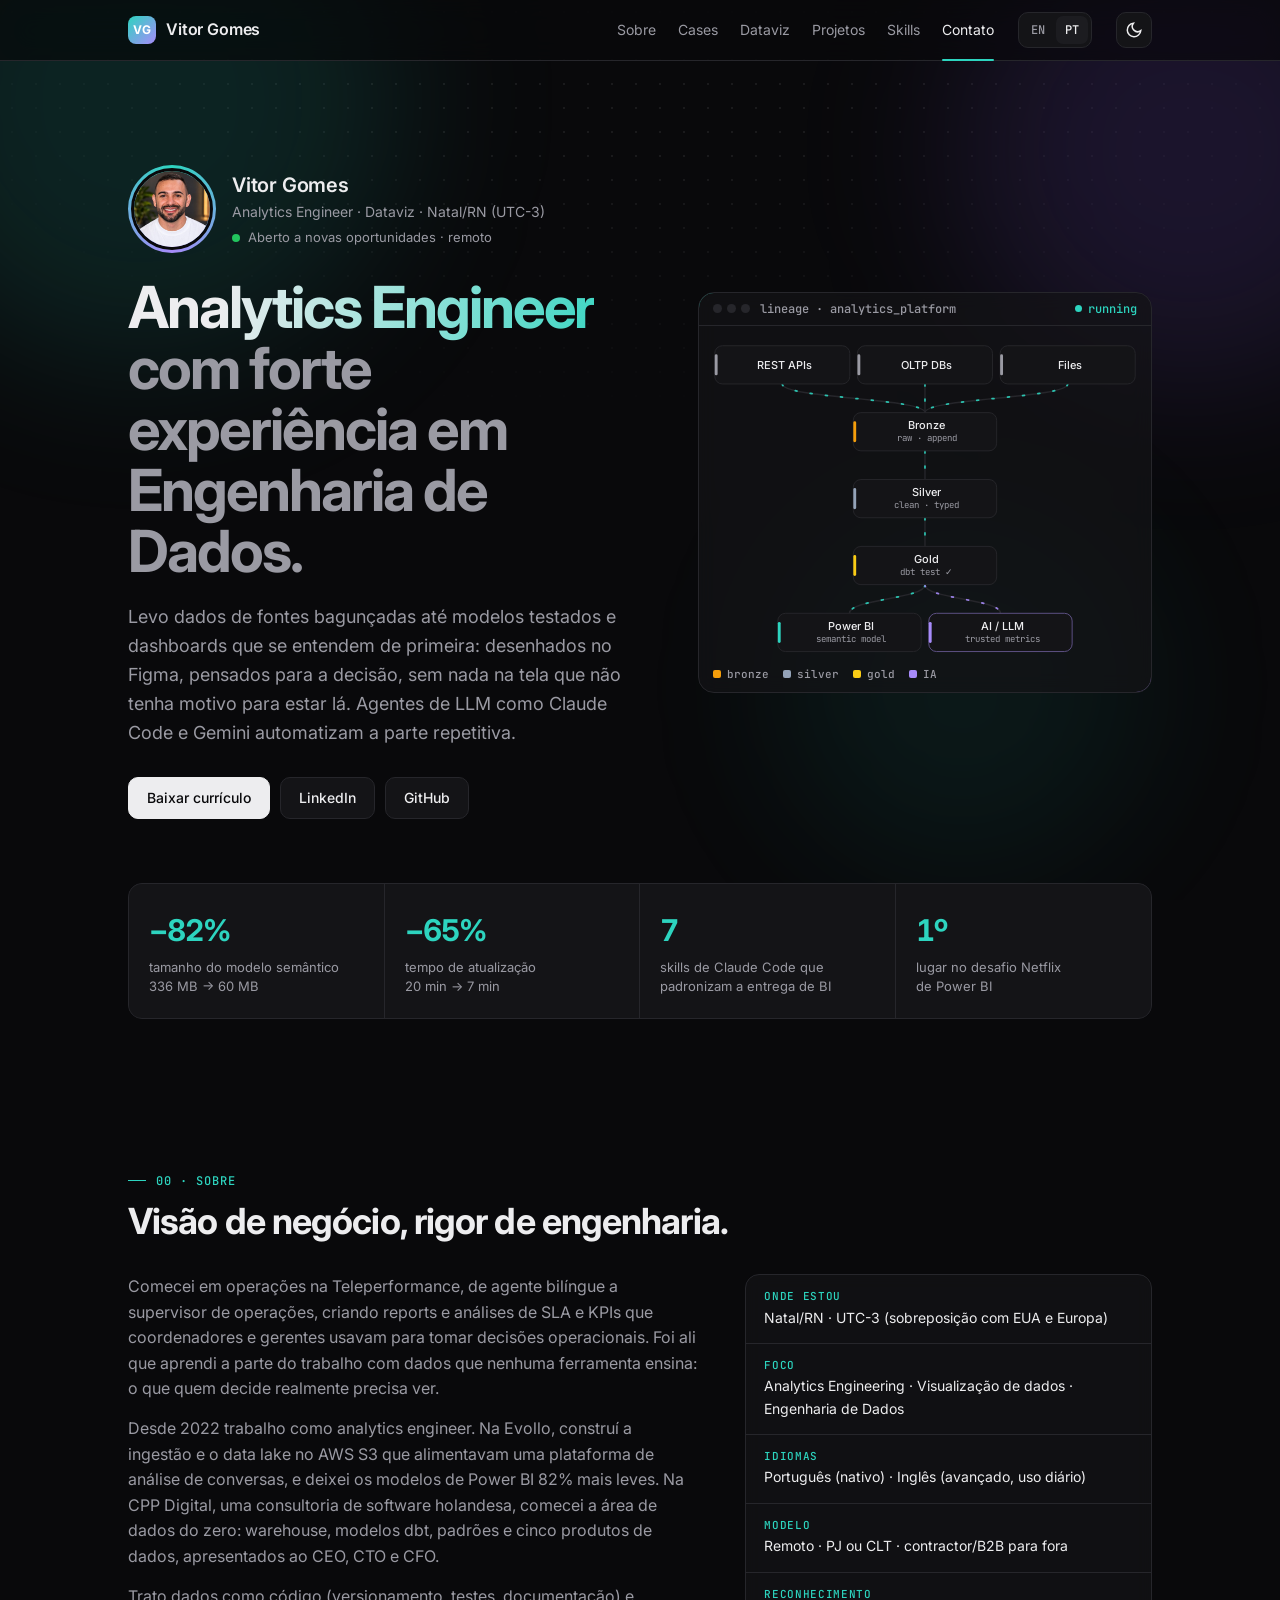
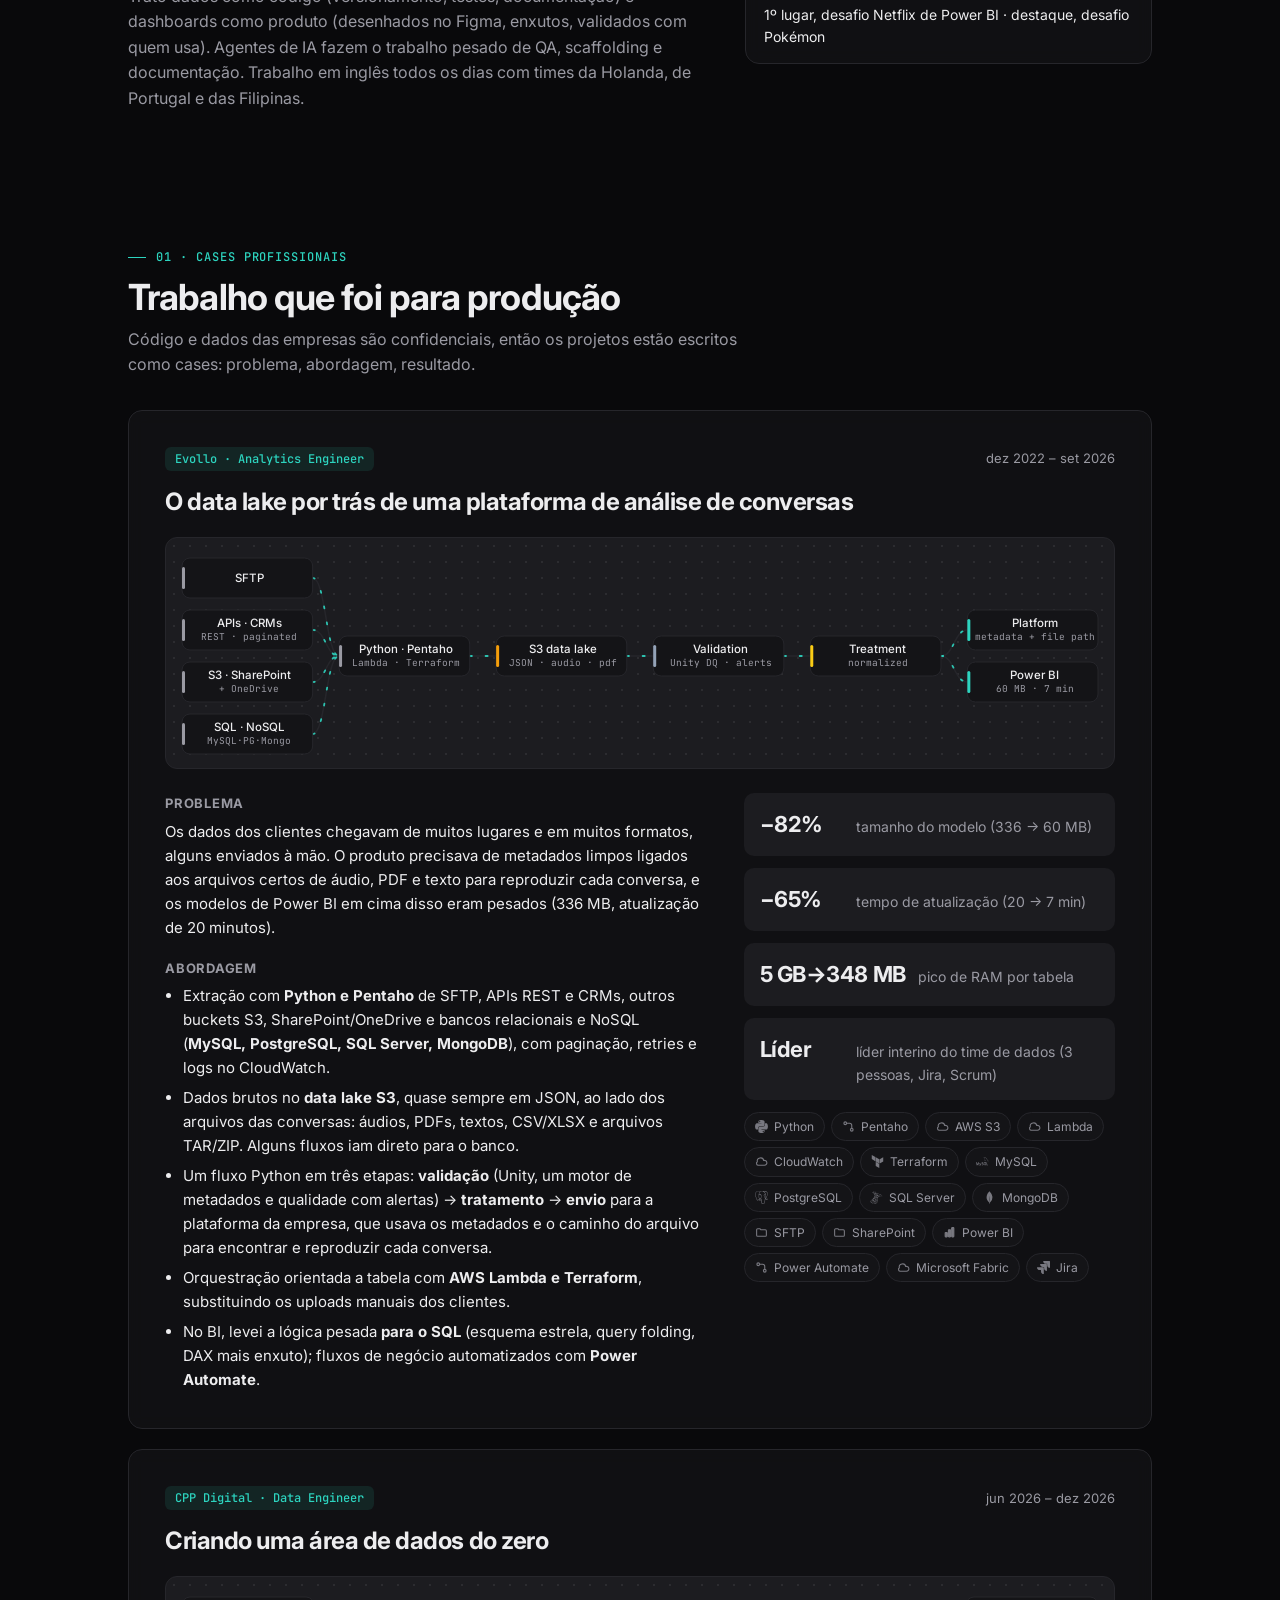
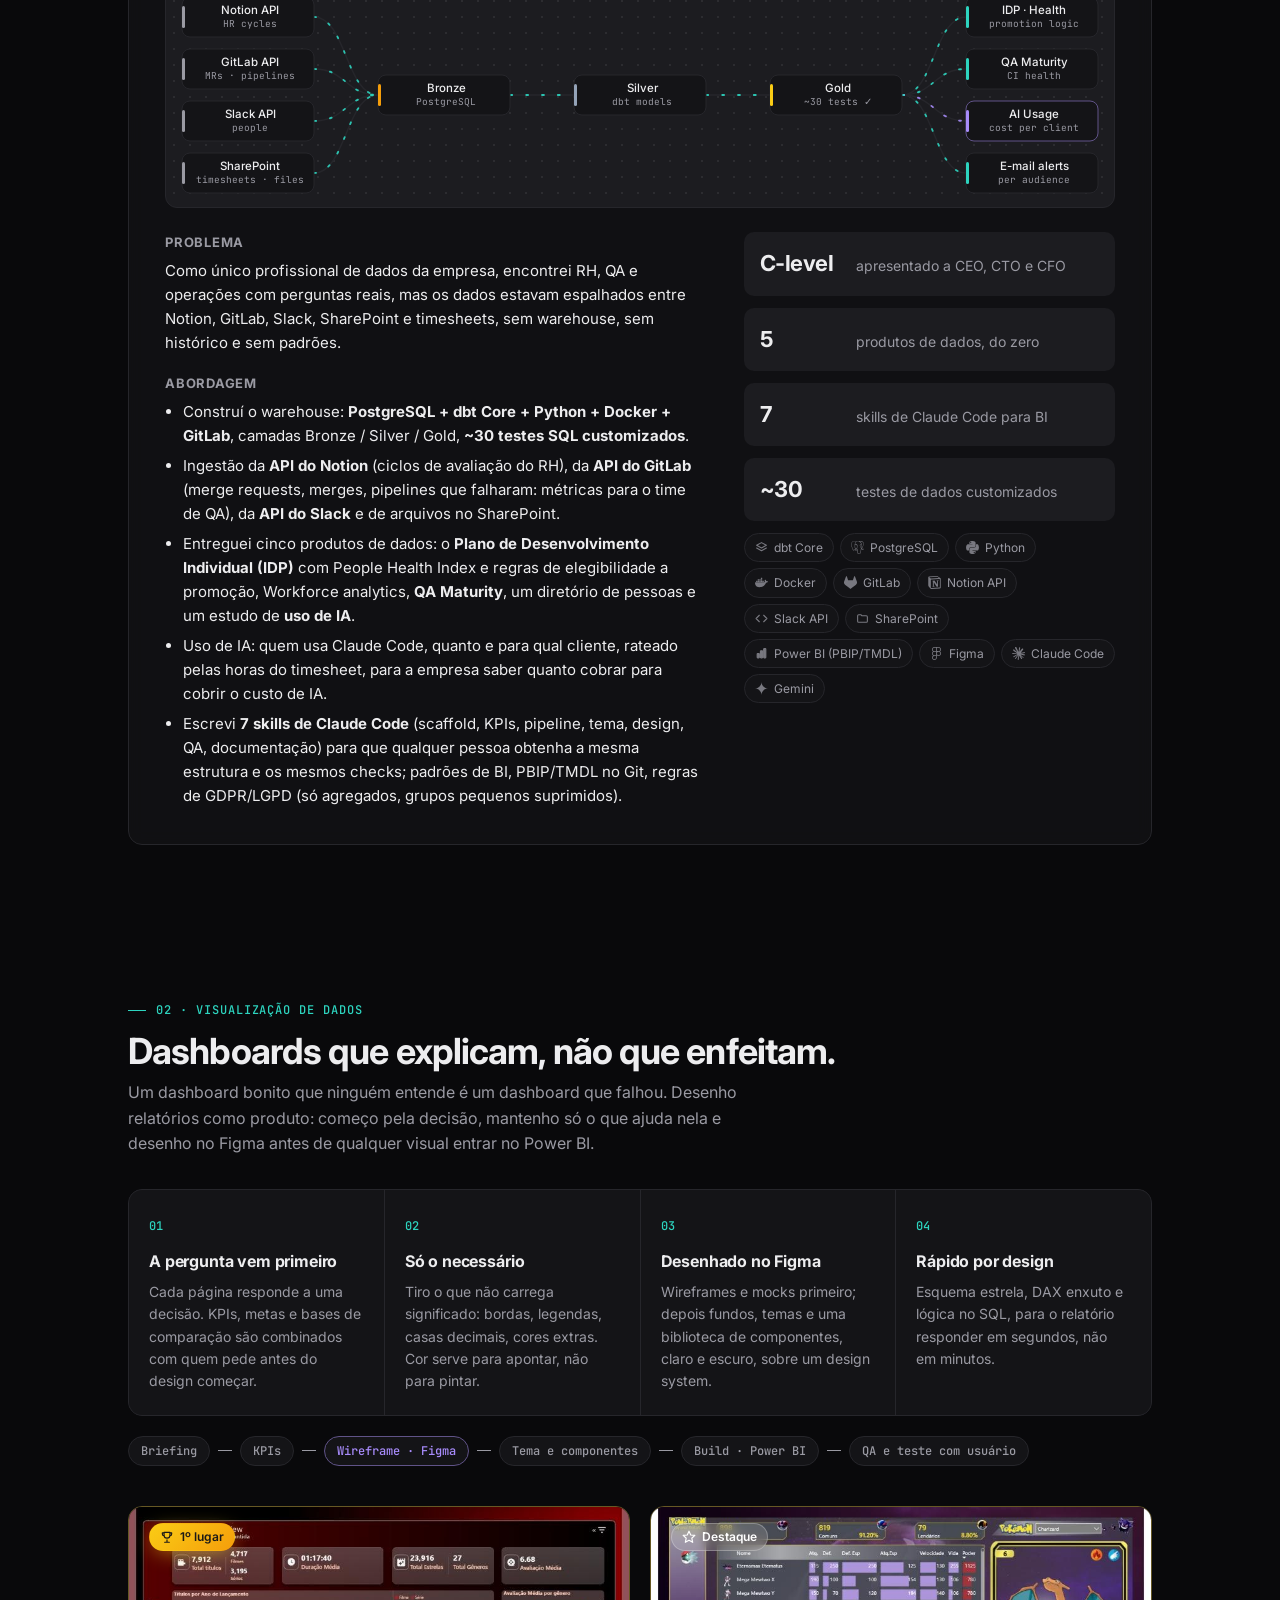
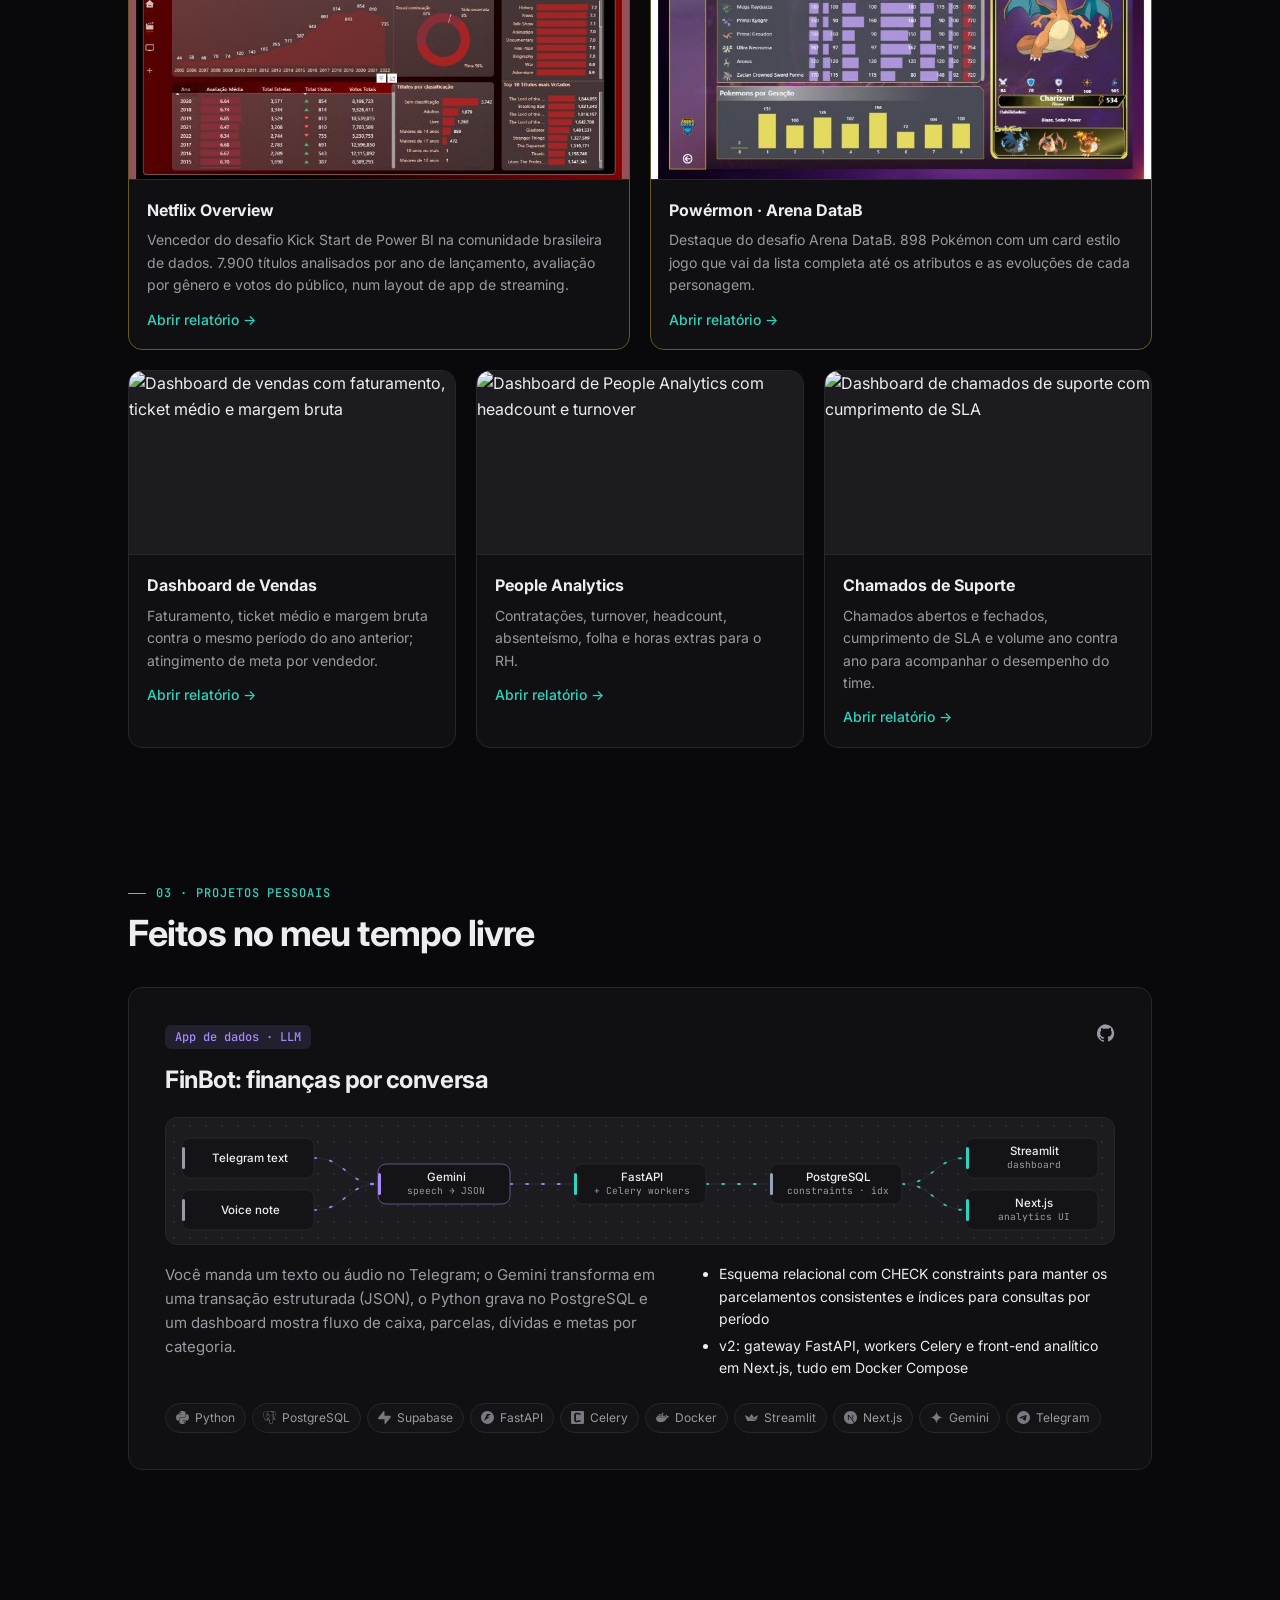
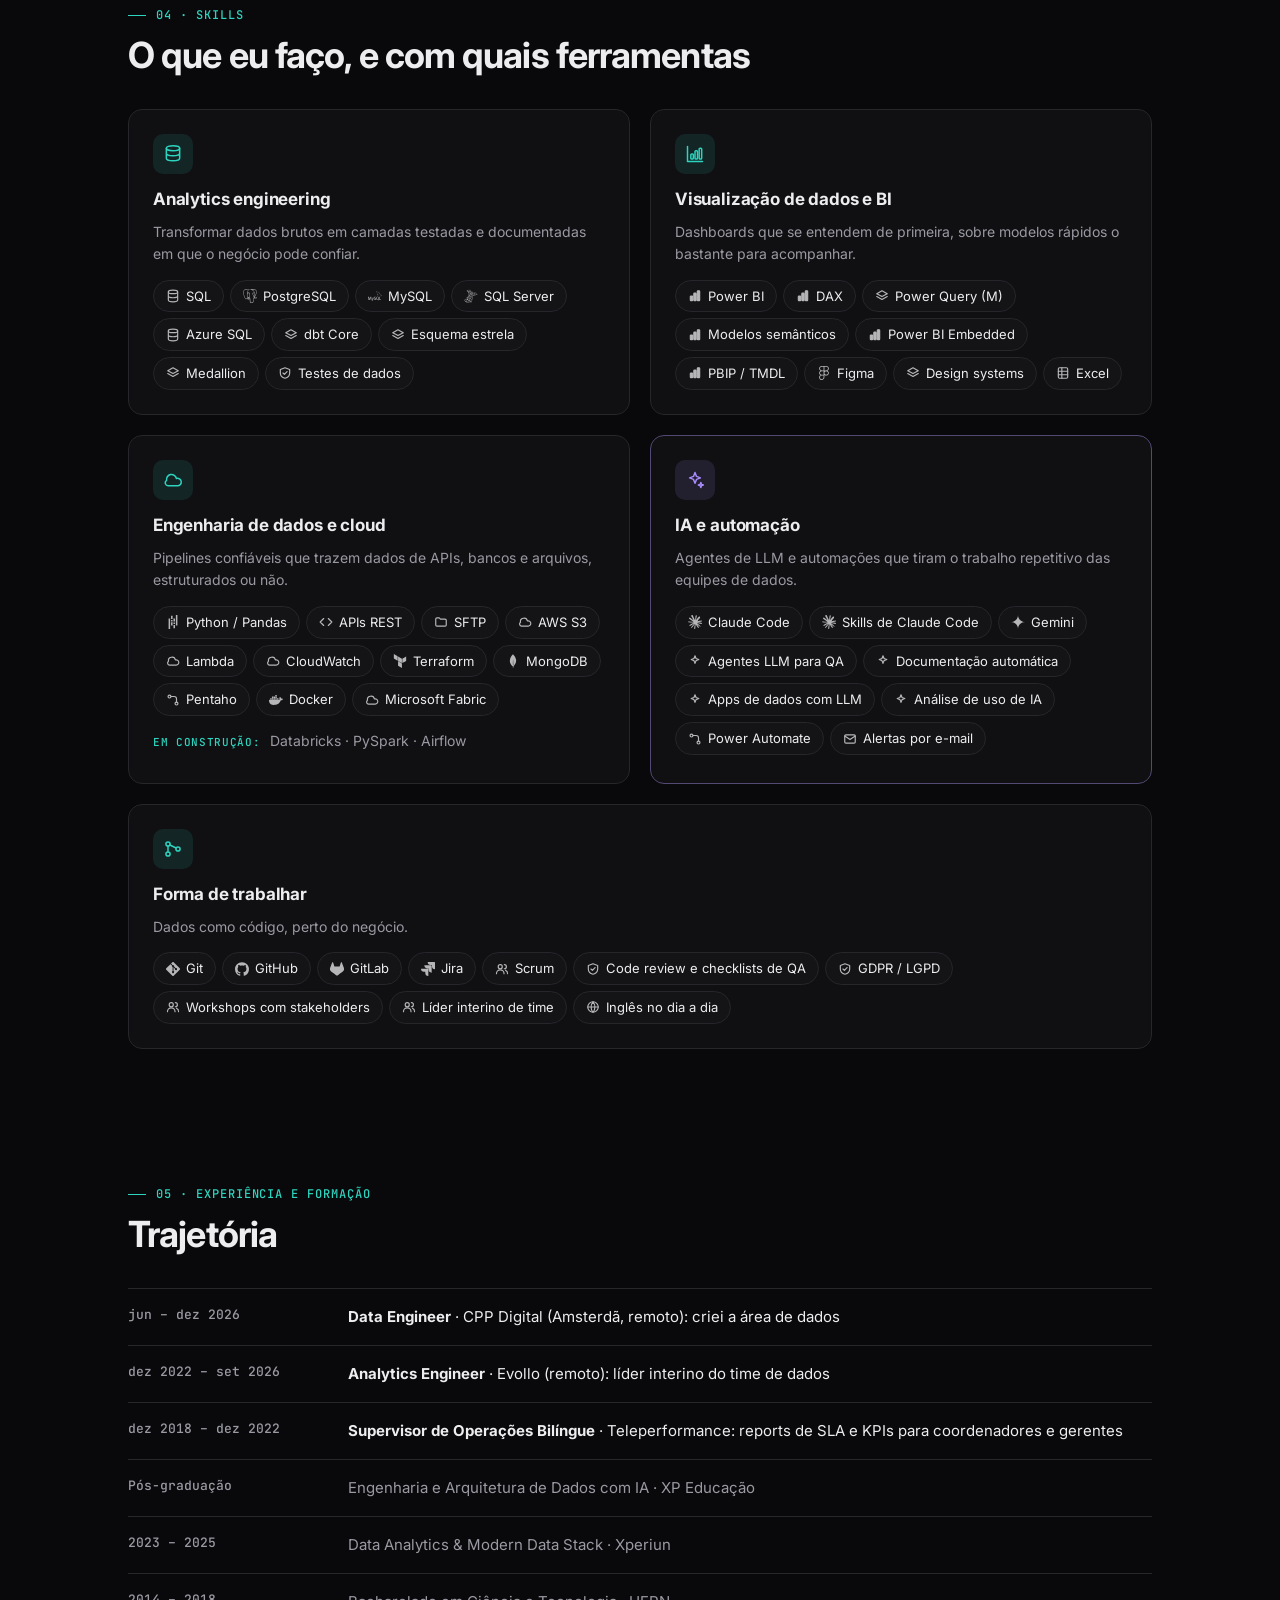
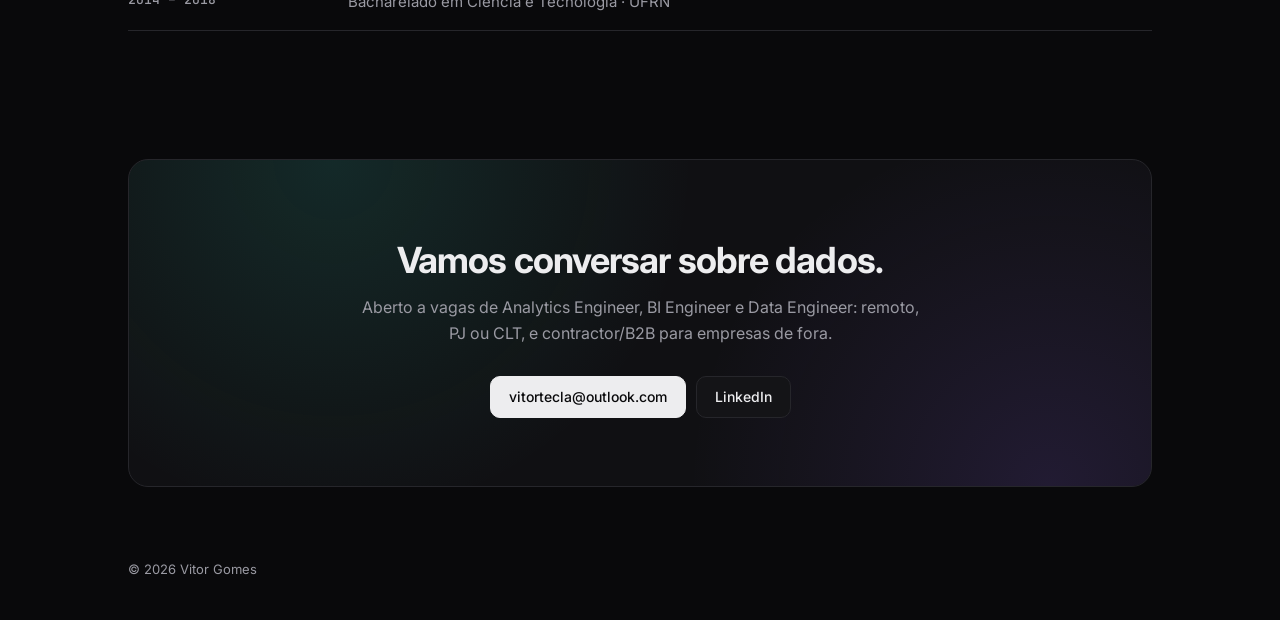
==== pt/index.html @ 8e839772 "Portfolio site: EN + PT-BR Co-Authored-By: Claude Opus 5.5 <noreply@anthropic.com>" ====
<!doctype html>
<html lang="pt-BR" data-theme="dark">
<head>
  <meta charset="utf-8">
  <meta name="viewport" content="width=device-width, initial-scale=1">
  <title>Vitor Gomes · Analytics Engineer</title>
  <meta name="description" content="Vitor Gomes — Analytics Engineer com forte experiência em Engenharia de Dados e especialista em visualização de dados. SQL, dbt, Python, Power BI, Figma e fluxos de dados com IA.">
  <meta property="og:title" content="Vitor Gomes · Analytics Engineer">
  <meta property="og:description" content="Analytics Engineer com forte experiência em Engenharia de Dados. Cases, visualização de dados e automação com IA.">
  <meta property="og:type" content="website">
  <meta property="og:locale" content="pt_BR">
  <meta property="og:image" content="../assets/vitor-gomes.jpg">
  <meta name="theme-color" content="#09090b">
  <link rel="alternate" hreflang="en" href="../">
  <link rel="alternate" hreflang="pt-BR" href="./">
  <link rel="icon" href="data:image/svg+xml,<svg xmlns='http://www.w3.org/2000/svg' viewBox='0 0 32 32'><rect width='32' height='32' rx='8' fill='%230f766e'/><text x='16' y='22' font-family='Arial' font-weight='700' font-size='15' fill='white' text-anchor='middle'>VG</text></svg>">
  <link rel="preconnect" href="https://fonts.googleapis.com">
  <link rel="preconnect" href="https://fonts.gstatic.com" crossorigin>
  <link href="https://fonts.googleapis.com/css2?family=Inter:wght@400;500;600;700&family=JetBrains+Mono:wght@400;500&display=swap" rel="stylesheet">
  <link rel="stylesheet" href="../styles.css">
  <script>
    document.documentElement.classList.add('js');
    try { const t = localStorage.getItem('theme'); if (t) document.documentElement.dataset.theme = t; } catch (e) {}
  </script>
</head>
<body>
  <div class="bg" aria-hidden="true">
    <div class="bg-grid"></div>
    <div class="glow g1"></div>
    <div class="glow g2"></div>
    <div class="glow g3"></div>
  </div>

  <header class="nav">
    <div class="container nav-inner">
      <a href="#top" class="brand"><span class="brand-mark">VG</span> Vitor Gomes</a>
      <nav class="nav-links" aria-label="Principal">
        <a href="#about">Sobre</a>
        <a href="#work">Cases</a>
        <a href="#dataviz">Dataviz</a>
        <a href="#projects">Projetos</a>
        <a href="#skills">Skills</a>
        <a href="#contact">Contato</a>
      </nav>
      <div class="lang" aria-label="Idioma"><a href="../" hreflang="en" lang="en">EN</a><a class="on" aria-current="page">PT</a></div>
      <button class="theme-toggle" id="themeToggle" aria-label="Alternar modo claro/escuro">
        <svg class="i-sun" viewBox="0 0 24 24" width="18" height="18" fill="none" stroke="currentColor" stroke-width="2" stroke-linecap="round"><circle cx="12" cy="12" r="4"/><path d="M12 2v2M12 20v2M4.9 4.9l1.4 1.4M17.7 17.7l1.4 1.4M2 12h2M20 12h2M4.9 19.1l1.4-1.4M17.7 6.3l1.4-1.4"/></svg>
        <svg class="i-moon" viewBox="0 0 24 24" width="18" height="18" fill="none" stroke="currentColor" stroke-width="2" stroke-linecap="round"><path d="M21 12.8A9 9 0 1 1 11.2 3a7 7 0 0 0 9.8 9.8z"/></svg>
      </button>
    </div>
  </header>

  <main id="top">
    <!-- HERO -->
    <section class="hero container">
      <div class="hero-text">
        <div class="profile reveal">
          <span class="avatar"><img src="../assets/vitor-gomes.jpg" alt="Foto de Vitor Gomes" width="88" height="88"></span>
          <div>
            <p class="profile-name">Vitor Gomes</p>
            <p class="profile-role">Analytics Engineer · Dataviz · Natal/RN (UTC-3)</p>
            <p class="profile-status"><span class="dot"></span> Aberto a novas oportunidades · remoto</p>
          </div>
        </div>
        <h1 class="reveal"><span class="grad">Analytics Engineer</span><br><span class="muted">com forte experiência em Engenharia de Dados.</span></h1>
        <p class="lead reveal">Levo dados de fontes bagunçadas até modelos testados e dashboards que se entendem de primeira: desenhados no Figma, pensados para a decisão, sem nada na tela que não tenha motivo para estar lá. Agentes de LLM como Claude Code e Gemini automatizam a parte repetitiva.</p>
        <div class="cta reveal">
          <a class="btn btn-primary" href="../assets/VitorGomes_Dados_PTBR_v2.pdf" target="_blank" rel="noopener">Baixar currículo</a>
          <a class="btn" href="https://www.linkedin.com/in/vitorgomesbusiness" target="_blank" rel="noopener">LinkedIn</a>
          <a class="btn" href="https://github.com/Gomes-data-engineer" target="_blank" rel="noopener">GitHub</a>
        </div>
      </div>

      <div class="hero-panel reveal" aria-label="Ilustração de data lineage: fontes para as camadas bronze, silver e gold, servindo BI e IA">
        <div class="panel-head">
          <span class="lights"><i></i><i></i><i></i></span>
          <span class="panel-title">lineage · analytics_platform</span>
          <span class="live"><span class="pulse"></span>running</span>
        </div>
        <div class="lineage" data-lineage="hero"></div>
        <div class="panel-foot">
          <span><b class="k-b"></b>bronze</span><span><b class="k-s"></b>silver</span><span><b class="k-g"></b>gold</span><span><b class="k-ai"></b>IA</span>
        </div>
      </div>

      <dl class="stats reveal">
        <div><dt data-count="-82" data-suffix="%">−82%</dt><dd>tamanho do modelo semântico<br>336 MB → 60 MB</dd></div>
        <div><dt data-count="-65" data-suffix="%">−65%</dt><dd>tempo de atualização<br>20 min → 7 min</dd></div>
        <div><dt data-count="7">7</dt><dd>skills de Claude Code que<br>padronizam a entrega de BI</dd></div>
        <div><dt>1º</dt><dd>lugar no desafio Netflix<br>de Power BI</dd></div>
      </dl>
    </section>

    <!-- SOBRE -->
    <section id="about" class="section container">
      <div class="section-head reveal">
        <p class="kicker">00 · Sobre</p>
        <h2>Visão de negócio, rigor de engenharia.</h2>
      </div>
      <div class="about">
        <div class="about-text reveal">
          <p>Comecei em operações na Teleperformance, de agente bilíngue a supervisor de operações, criando reports e análises de SLA e KPIs que coordenadores e gerentes usavam para tomar decisões operacionais. Foi ali que aprendi a parte do trabalho com dados que nenhuma ferramenta ensina: o que quem decide realmente precisa ver.</p>
          <p>Desde 2022 trabalho como analytics engineer. Na Evollo, construí a ingestão e o data lake no AWS S3 que alimentavam uma plataforma de análise de conversas, e deixei os modelos de Power BI 82% mais leves. Na CPP Digital, uma consultoria de software holandesa, comecei a área de dados do zero: warehouse, modelos dbt, padrões e cinco produtos de dados, apresentados ao CEO, CTO e CFO.</p>
          <p>Trato dados como código (versionamento, testes, documentação) e dashboards como produto (desenhados no Figma, enxutos, validados com quem usa). Agentes de IA fazem o trabalho pesado de QA, scaffolding e documentação. Trabalho em inglês todos os dias com times da Holanda, de Portugal e das Filipinas.</p>
        </div>
        <dl class="facts reveal">
          <div><dt>Onde estou</dt><dd>Natal/RN · UTC-3 (sobreposição com EUA e Europa)</dd></div>
          <div><dt>Foco</dt><dd>Analytics Engineering · Visualização de dados · Engenharia de Dados</dd></div>
          <div><dt>Idiomas</dt><dd>Português (nativo) · Inglês (avançado, uso diário)</dd></div>
          <div><dt>Modelo</dt><dd>Remoto · PJ ou CLT · contractor/B2B para fora</dd></div>
          <div><dt>Reconhecimento</dt><dd>1º lugar, desafio Netflix de Power BI · destaque, desafio Pokémon</dd></div>
        </dl>
      </div>
    </section>

    <!-- CASES PROFISSIONAIS -->
    <section id="work" class="section container">
      <div class="section-head reveal">
        <p class="kicker">01 · Cases profissionais</p>
        <h2>Trabalho que foi para produção</h2>
        <p class="section-sub">Código e dados das empresas são confidenciais, então os projetos estão escritos como cases: problema, abordagem, resultado.</p>
      </div>

      <article class="case spot reveal">
        <div class="case-meta">
          <span class="tag">Evollo · Analytics Engineer</span>
          <span class="date">dez 2022 – set 2026</span>
        </div>
        <h3>O data lake por trás de uma plataforma de análise de conversas</h3>
        <div class="lineage-box"><div class="lineage" data-lineage="evollo"></div></div>
        <div class="case-grid">
          <div>
            <h4>Problema</h4>
            <p>Os dados dos clientes chegavam de muitos lugares e em muitos formatos, alguns enviados à mão. O produto precisava de metadados limpos ligados aos arquivos certos de áudio, PDF e texto para reproduzir cada conversa, e os modelos de Power BI em cima disso eram pesados (336 MB, atualização de 20 minutos).</p>
            <h4>Abordagem</h4>
            <ul>
              <li>Extração com <strong>Python e Pentaho</strong> de SFTP, APIs REST e CRMs, outros buckets S3, SharePoint/OneDrive e bancos relacionais e NoSQL (<strong>MySQL, PostgreSQL, SQL Server, MongoDB</strong>), com paginação, retries e logs no CloudWatch.</li>
              <li>Dados brutos no <strong>data lake S3</strong>, quase sempre em JSON, ao lado dos arquivos das conversas: áudios, PDFs, textos, CSV/XLSX e arquivos TAR/ZIP. Alguns fluxos iam direto para o banco.</li>
              <li>Um fluxo Python em três etapas: <strong>validação</strong> (Unity, um motor de metadados e qualidade com alertas) → <strong>tratamento</strong> → <strong>envio</strong> para a plataforma da empresa, que usava os metadados e o caminho do arquivo para encontrar e reproduzir cada conversa.</li>
              <li>Orquestração orientada a tabela com <strong>AWS Lambda e Terraform</strong>, substituindo os uploads manuais dos clientes.</li>
              <li>No BI, levei a lógica pesada <strong>para o SQL</strong> (esquema estrela, query folding, DAX mais enxuto); fluxos de negócio automatizados com <strong>Power Automate</strong>.</li>
            </ul>
          </div>
          <div class="case-side">
            <div class="result"><span class="result-num">−82%</span><span>tamanho do modelo (336 → 60 MB)</span></div>
            <div class="result"><span class="result-num">−65%</span><span>tempo de atualização (20 → 7 min)</span></div>
            <div class="result"><span class="result-num">5 GB→348 MB</span><span>pico de RAM por tabela</span></div>
            <div class="result"><span class="result-num">Líder</span><span>líder interino do time de dados (3 pessoas, Jira, Scrum)</span></div>
            <ul class="chips">
              <li>Python</li><li>Pentaho</li><li>AWS S3</li><li>Lambda</li><li>CloudWatch</li><li>Terraform</li><li>MySQL</li><li>PostgreSQL</li><li>SQL Server</li><li>MongoDB</li><li>SFTP</li><li>SharePoint</li><li>Power BI</li><li>Power Automate</li><li>Microsoft Fabric</li><li>Jira</li>
            </ul>
          </div>
        </div>
      </article>

      <article class="case spot reveal">
        <div class="case-meta">
          <span class="tag">CPP Digital · Data Engineer</span>
          <span class="date">jun 2026 – dez 2026</span>
        </div>
        <h3>Criando uma área de dados do zero</h3>
        <div class="lineage-box"><div class="lineage" data-lineage="cpp"></div></div>
        <div class="case-grid">
          <div>
            <h4>Problema</h4>
            <p>Como único profissional de dados da empresa, encontrei RH, QA e operações com perguntas reais, mas os dados estavam espalhados entre Notion, GitLab, Slack, SharePoint e timesheets, sem warehouse, sem histórico e sem padrões.</p>
            <h4>Abordagem</h4>
            <ul>
              <li>Construí o warehouse: <strong>PostgreSQL + dbt Core + Python + Docker + GitLab</strong>, camadas Bronze / Silver / Gold, <strong>~30 testes SQL customizados</strong>.</li>
              <li>Ingestão da <strong>API do Notion</strong> (ciclos de avaliação do RH), da <strong>API do GitLab</strong> (merge requests, merges, pipelines que falharam: métricas para o time de QA), da <strong>API do Slack</strong> e de arquivos no SharePoint.</li>
              <li>Entreguei cinco produtos de dados: o <strong>Plano de Desenvolvimento Individual (IDP)</strong> com People Health Index e regras de elegibilidade a promoção, Workforce analytics, <strong>QA Maturity</strong>, um diretório de pessoas e um estudo de <strong>uso de IA</strong>.</li>
              <li>Uso de IA: quem usa Claude Code, quanto e para qual cliente, rateado pelas horas do timesheet, para a empresa saber quanto cobrar para cobrir o custo de IA.</li>
              <li>Escrevi <strong>7 skills de Claude Code</strong> (scaffold, KPIs, pipeline, tema, design, QA, documentação) para que qualquer pessoa obtenha a mesma estrutura e os mesmos checks; padrões de BI, PBIP/TMDL no Git, regras de GDPR/LGPD (só agregados, grupos pequenos suprimidos).</li>
            </ul>
          </div>
          <div class="case-side">
            <div class="result"><span class="result-num">C-level</span><span>apresentado a CEO, CTO e CFO</span></div>
            <div class="result"><span class="result-num">5</span><span>produtos de dados, do zero</span></div>
            <div class="result"><span class="result-num">7</span><span>skills de Claude Code para BI</span></div>
            <div class="result"><span class="result-num">~30</span><span>testes de dados customizados</span></div>
            <ul class="chips">
              <li>dbt Core</li><li>PostgreSQL</li><li>Python</li><li>Docker</li><li>GitLab</li><li>Notion API</li><li>Slack API</li><li>SharePoint</li><li>Power BI (PBIP/TMDL)</li><li>Figma</li><li>Claude Code</li><li>Gemini</li>
            </ul>
          </div>
        </div>
      </article>
    </section>

    <!-- VISUALIZAÇÃO DE DADOS -->
    <section id="dataviz" class="section container">
      <div class="section-head reveal">
        <p class="kicker">02 · Visualização de dados</p>
        <h2>Dashboards que explicam, não que enfeitam.</h2>
        <p class="section-sub">Um dashboard bonito que ninguém entende é um dashboard que falhou. Desenho relatórios como produto: começo pela decisão, mantenho só o que ajuda nela e desenho no Figma antes de qualquer visual entrar no Power BI.</p>
      </div>

      <div class="principles">
        <div class="principle reveal"><span class="p-num">01</span><h3>A pergunta vem primeiro</h3><p>Cada página responde a uma decisão. KPIs, metas e bases de comparação são combinados com quem pede antes do design começar.</p></div>
        <div class="principle reveal"><span class="p-num">02</span><h3>Só o necessário</h3><p>Tiro o que não carrega significado: bordas, legendas, casas decimais, cores extras. Cor serve para apontar, não para pintar.</p></div>
        <div class="principle reveal"><span class="p-num">03</span><h3>Desenhado no Figma</h3><p>Wireframes e mocks primeiro; depois fundos, temas e uma biblioteca de componentes, claro e escuro, sobre um design system.</p></div>
        <div class="principle reveal"><span class="p-num">04</span><h3>Rápido por design</h3><p>Esquema estrela, DAX enxuto e lógica no SQL, para o relatório responder em segundos, não em minutos.</p></div>
      </div>

      <ol class="process reveal" aria-label="Processo de design">
        <li><span>Briefing</span></li><li><span>KPIs</span></li><li><span>Wireframe · Figma</span></li><li><span>Tema e componentes</span></li><li><span>Build · Power BI</span></li><li><span>QA e teste com usuário</span></li>
      </ol>

      <div class="awards">
        <button class="shot award spot reveal" data-report="https://app.powerbi.com/view?r=eyJrIjoiMDc5MmMzZTItYzlmMS00MmM2LTkwNWItMjZkYTMxMGI1YmRiIiwidCI6IjI3YmEwMzVlLWIyMjEtNDY5Ny1hNGI1LTQ3MzU4N2JkOWQzMiJ9&pageName=ReportSection" data-title="Netflix Overview">
          <span class="shot-img">
            <img src="../assets/netflix.jpg" alt="Dashboard Netflix: títulos por ano de lançamento, avaliação por gênero e títulos mais votados" loading="lazy">
            <span class="badge-award gold-badge">
              <svg viewBox="0 0 24 24" width="14" height="14" fill="none" stroke="currentColor" stroke-width="2" stroke-linecap="round" stroke-linejoin="round"><path d="M8 21h8M12 17v4M7 4h10v5a5 5 0 0 1-10 0V4zM17 5h3v2a3 3 0 0 1-3 3M7 5H4v2a3 3 0 0 0 3 3"/></svg>
              1º lugar
            </span>
          </span>
          <span class="shot-body">
            <strong>Netflix Overview</strong>
            <span>Vencedor do desafio Kick Start de Power BI na comunidade brasileira de dados. 7.900 títulos analisados por ano de lançamento, avaliação por gênero e votos do público, num layout de app de streaming.</span>
            <span class="open">Abrir relatório →</span>
          </span>
        </button>
        <button class="shot award spot reveal" data-report="https://app.powerbi.com/view?r=eyJrIjoiYzE4ZmJhYWMtZDk4Mi00MzBlLTgzZWMtYTJjYzU4ODM1OTI3IiwidCI6IjI3YmEwMzVlLWIyMjEtNDY5Ny1hNGI1LTQ3MzU4N2JkOWQzMiJ9&pageName=ReportSection30f516bbb79043109ad1" data-title="Powérmon · Arena DataB">
          <span class="shot-img">
            <img src="../assets/pokemon.jpg" alt="Dashboard Pokémon com tabela de atributos, contagem por geração e card de personagem" loading="lazy">
            <span class="badge-award">
              <svg viewBox="0 0 24 24" width="14" height="14" fill="none" stroke="currentColor" stroke-width="2" stroke-linecap="round" stroke-linejoin="round"><path d="M12 2l3 6.5 7 .8-5.2 4.8 1.5 7-6.3-3.6-6.3 3.6 1.5-7L2 9.3l7-.8z"/></svg>
              Destaque
            </span>
          </span>
          <span class="shot-body">
            <strong>Powérmon · Arena DataB</strong>
            <span>Destaque do desafio Arena DataB. 898 Pokémon com um card estilo jogo que vai da lista completa até os atributos e as evoluções de cada personagem.</span>
            <span class="open">Abrir relatório →</span>
          </span>
        </button>
      </div>

      <div class="gallery">
        <button class="shot spot reveal" data-report="https://app.powerbi.com/view?r=eyJrIjoiZjU3MDc1MjgtM2YxZS00OWRmLWFhNmQtZDkwZTRlM2NhYzQ0IiwidCI6IjI3YmEwMzVlLWIyMjEtNDY5Ny1hNGI1LTQ3MzU4N2JkOWQzMiJ9&pageName=ReportSection" data-title="Dashboard de Vendas">
          <span class="shot-img"><img src="https://db.xperiun.com/storage/v1/object/public/portfolio/bubble/f1742167600778x26133342336862685-pag1.webp" alt="Dashboard de vendas com faturamento, ticket médio e margem bruta" loading="lazy"></span>
          <span class="shot-body">
            <strong>Dashboard de Vendas</strong>
            <span>Faturamento, ticket médio e margem bruta contra o mesmo período do ano anterior; atingimento de meta por vendedor.</span>
            <span class="open">Abrir relatório →</span>
          </span>
        </button>
        <button class="shot spot reveal" data-report="https://app.powerbi.com/view?r=eyJrIjoiYjk1ZWFkODUtN2QxMS00YWVlLWIyNjItMzkxNjg2YTE5Y2I5IiwidCI6IjI3YmEwMzVlLWIyMjEtNDY5Ny1hNGI1LTQ3MzU4N2JkOWQzMiJ9&pageName=ReportSection" data-title="People Analytics">
          <span class="shot-img"><img src="https://db.xperiun.com/storage/v1/object/public/portfolio/bubble/f1742167877831x24809626382164330-pag1.webp" alt="Dashboard de People Analytics com headcount e turnover" loading="lazy"></span>
          <span class="shot-body">
            <strong>People Analytics</strong>
            <span>Contratações, turnover, headcount, absenteísmo, folha e horas extras para o RH.</span>
            <span class="open">Abrir relatório →</span>
          </span>
        </button>
        <button class="shot spot reveal" data-report="https://app.powerbi.com/view?r=eyJrIjoiN2Q0MTI0YTEtN2ZlMi00YWFjLWJjNWUtNGI4YjA3NGM1ZWRlIiwidCI6IjI3YmEwMzVlLWIyMjEtNDY5Ny1hNGI1LTQ3MzU4N2JkOWQzMiJ9" data-title="Chamados de Suporte">
          <span class="shot-img"><img src="https://db.xperiun.com/storage/v1/object/public/portfolio/bubble/f1742168258469x90864378135395030-pag1.webp" alt="Dashboard de chamados de suporte com cumprimento de SLA" loading="lazy"></span>
          <span class="shot-body">
            <strong>Chamados de Suporte</strong>
            <span>Chamados abertos e fechados, cumprimento de SLA e volume ano contra ano para acompanhar o desempenho do time.</span>
            <span class="open">Abrir relatório →</span>
          </span>
        </button>
      </div>
    </section>

    <!-- PROJETOS PESSOAIS -->
    <section id="projects" class="section container">
      <div class="section-head reveal">
        <p class="kicker">03 · Projetos pessoais</p>
        <h2>Feitos no meu tempo livre</h2>
      </div>

      <div class="cards">
        <article class="card spot reveal">
          <div class="card-top">
            <span class="tag tag-ai">App de dados · LLM</span>
            <a class="card-link" href="https://github.com/Gomes-data-engineer/Finacial-Project" target="_blank" rel="noopener" aria-label="FinBot no GitHub">
              <svg viewBox="0 0 24 24" width="18" height="18" fill="currentColor"><path d="M12 .5a12 12 0 0 0-3.8 23.4c.6.1.8-.3.8-.6v-2.1c-3.3.7-4-1.6-4-1.6-.6-1.4-1.4-1.8-1.4-1.8-1.1-.7.1-.7.1-.7 1.2.1 1.8 1.2 1.8 1.2 1.1 1.8 2.8 1.3 3.5 1 .1-.8.4-1.3.8-1.6-2.7-.3-5.5-1.3-5.5-6 0-1.3.5-2.4 1.2-3.2-.1-.3-.5-1.5.1-3.2 0 0 1-.3 3.3 1.2a11.5 11.5 0 0 1 6 0C17.3 4.6 18.3 5 18.3 5c.7 1.7.3 2.9.1 3.2.8.8 1.2 1.9 1.2 3.2 0 4.6-2.8 5.6-5.5 5.9.4.4.8 1.1.8 2.2v3.3c0 .3.2.7.8.6A12 12 0 0 0 12 .5z"/></svg>
            </a>
          </div>
          <h3>FinBot: finanças por conversa</h3>
          <div class="lineage-box"><div class="lineage" data-lineage="finbot"></div></div>
          <div class="card-grid">
            <p>Você manda um texto ou áudio no Telegram; o Gemini transforma em uma transação estruturada (JSON), o Python grava no PostgreSQL e um dashboard mostra fluxo de caixa, parcelas, dívidas e metas por categoria.</p>
            <ul class="points">
              <li>Esquema relacional com CHECK constraints para manter os parcelamentos consistentes e índices para consultas por período</li>
              <li>v2: gateway FastAPI, workers Celery e front-end analítico em Next.js, tudo em Docker Compose</li>
            </ul>
          </div>
          <ul class="chips">
            <li>Python</li><li>PostgreSQL</li><li>Supabase</li><li>FastAPI</li><li>Celery</li><li>Docker</li><li>Streamlit</li><li>Next.js</li><li>Gemini</li><li>Telegram</li>
          </ul>
        </article>
      </div>
    </section>

    <!-- SKILLS -->
    <section id="skills" class="section container">
      <div class="section-head reveal">
        <p class="kicker">04 · Skills</p>
        <h2>O que eu faço, e com quais ferramentas</h2>
      </div>
      <div class="domains">
        <div class="domain spot reveal">
          <span class="d-icon"><svg viewBox="0 0 24 24" fill="none" stroke="currentColor" stroke-width="1.8" stroke-linecap="round" stroke-linejoin="round"><ellipse cx="12" cy="5" rx="8" ry="3"/><path d="M4 5v6c0 1.7 3.6 3 8 3s8-1.3 8-3V5M4 11v6c0 1.7 3.6 3 8 3s8-1.3 8-3v-6"/></svg></span>
          <h3>Analytics engineering</h3>
          <p>Transformar dados brutos em camadas testadas e documentadas em que o negócio pode confiar.</p>
          <ul class="chips"><li>SQL</li><li>PostgreSQL</li><li>MySQL</li><li>SQL Server</li><li>Azure SQL</li><li>dbt Core</li><li>Esquema estrela</li><li>Medallion</li><li>Testes de dados</li></ul>
        </div>
        <div class="domain spot reveal">
          <span class="d-icon"><svg viewBox="0 0 24 24" fill="none" stroke="currentColor" stroke-width="1.8" stroke-linecap="round" stroke-linejoin="round"><path d="M3 3v18h18"/><rect x="7" y="12" width="3" height="6" rx="1"/><rect x="12" y="8" width="3" height="10" rx="1"/><rect x="17" y="5" width="3" height="13" rx="1"/></svg></span>
          <h3>Visualização de dados e BI</h3>
          <p>Dashboards que se entendem de primeira, sobre modelos rápidos o bastante para acompanhar.</p>
          <ul class="chips"><li>Power BI</li><li>DAX</li><li>Power Query (M)</li><li>Modelos semânticos</li><li>Power BI Embedded</li><li>PBIP / TMDL</li><li>Figma</li><li>Design systems</li><li>Excel</li></ul>
        </div>
        <div class="domain spot reveal">
          <span class="d-icon"><svg viewBox="0 0 24 24" fill="none" stroke="currentColor" stroke-width="1.8" stroke-linecap="round" stroke-linejoin="round"><path d="M17.5 19a4.5 4.5 0 1 0-1.4-8.8A6 6 0 0 0 4.3 12.6 3.5 3.5 0 0 0 6.5 19h11z"/></svg></span>
          <h3>Engenharia de dados e cloud</h3>
          <p>Pipelines confiáveis que trazem dados de APIs, bancos e arquivos, estruturados ou não.</p>
          <ul class="chips"><li>Python / Pandas</li><li>APIs REST</li><li>SFTP</li><li>AWS S3</li><li>Lambda</li><li>CloudWatch</li><li>Terraform</li><li>MongoDB</li><li>Pentaho</li><li>Docker</li><li>Microsoft Fabric</li></ul>
          <p class="next"><span>Em construção:</span> Databricks · PySpark · Airflow</p>
        </div>
        <div class="domain domain-ai spot reveal">
          <span class="d-icon"><svg viewBox="0 0 24 24" fill="none" stroke="currentColor" stroke-width="1.8" stroke-linecap="round" stroke-linejoin="round"><path d="M12 3l1.8 4.7L18.5 9.5l-4.7 1.8L12 16l-1.8-4.7L5.5 9.5l4.7-1.8z"/><path d="M19 15l.8 2.2L22 18l-2.2.8L19 21l-.8-2.2L16 18l2.2-.8z"/></svg></span>
          <h3>IA e automação</h3>
          <p>Agentes de LLM e automações que tiram o trabalho repetitivo das equipes de dados.</p>
          <ul class="chips"><li>Claude Code</li><li>Skills de Claude Code</li><li>Gemini</li><li>Agentes LLM para QA</li><li>Documentação automática</li><li>Apps de dados com LLM</li><li>Análise de uso de IA</li><li>Power Automate</li><li>Alertas por e-mail</li></ul>
        </div>
        <div class="domain domain-wide spot reveal">
          <span class="d-icon"><svg viewBox="0 0 24 24" fill="none" stroke="currentColor" stroke-width="1.8" stroke-linecap="round" stroke-linejoin="round"><circle cx="6" cy="6" r="2.5"/><circle cx="6" cy="18" r="2.5"/><circle cx="18" cy="12" r="2.5"/><path d="M6 8.5v7M8.3 7.2l7.4 3.6"/></svg></span>
          <h3>Forma de trabalhar</h3>
          <p>Dados como código, perto do negócio.</p>
          <ul class="chips"><li>Git</li><li>GitHub</li><li>GitLab</li><li>Jira</li><li>Scrum</li><li>Code review e checklists de QA</li><li>GDPR / LGPD</li><li>Workshops com stakeholders</li><li>Líder interino de time</li><li>Inglês no dia a dia</li></ul>
        </div>
      </div>
    </section>

    <!-- EXPERIÊNCIA -->
    <section class="section container">
      <div class="section-head reveal">
        <p class="kicker">05 · Experiência e formação</p>
        <h2>Trajetória</h2>
      </div>
      <div class="timeline reveal">
        <div class="tl-item"><span class="tl-date">jun – dez 2026</span><div><strong>Data Engineer</strong> · CPP Digital (Amsterdã, remoto): criei a área de dados</div></div>
        <div class="tl-item"><span class="tl-date">dez 2022 – set 2026</span><div><strong>Analytics Engineer</strong> · Evollo (remoto): líder interino do time de dados</div></div>
        <div class="tl-item"><span class="tl-date">dez 2018 – dez 2022</span><div><strong>Supervisor de Operações Bilíngue</strong> · Teleperformance: reports de SLA e KPIs para coordenadores e gerentes</div></div>
        <div class="tl-item edu"><span class="tl-date">Pós-graduação</span><div>Engenharia e Arquitetura de Dados com IA · XP Educação</div></div>
        <div class="tl-item edu"><span class="tl-date">2023 – 2025</span><div>Data Analytics &amp; Modern Data Stack · Xperiun</div></div>
        <div class="tl-item edu"><span class="tl-date">2014 – 2018</span><div>Bacharelado em Ciência e Tecnologia · UFRN</div></div>
      </div>
    </section>

    <!-- CONTATO -->
    <section id="contact" class="section container">
      <div class="contact reveal">
        <h2>Vamos conversar sobre dados.</h2>
        <p>Aberto a vagas de Analytics Engineer, BI Engineer e Data Engineer: remoto, PJ ou CLT, e contractor/B2B para empresas de fora.</p>
        <div class="cta">
          <a class="btn btn-primary" href="mailto:vitortecla@outlook.com">vitortecla@outlook.com</a>
          <a class="btn" href="https://www.linkedin.com/in/vitorgomesbusiness" target="_blank" rel="noopener">LinkedIn</a>
        </div>
      </div>
    </section>
  </main>

  <footer class="footer container">
    <span>© 2026 Vitor Gomes</span>
  </footer>

  <dialog id="reportDialog" class="report-dialog">
    <div class="dialog-head">
      <strong id="reportTitle">Relatório</strong>
      <div>
        <a id="reportNewTab" href="#" target="_blank" rel="noopener" class="btn btn-sm">Nova aba ↗</a>
        <button class="btn btn-sm" id="reportClose" aria-label="Fechar">✕</button>
      </div>
    </div>
    <iframe id="reportFrame" title="Relatório do Power BI" allowfullscreen></iframe>
  </dialog>

  <script src="../script.js"></script>
</body>
</html>
---- styles.css ----
:root {
  --bg: #fafaf9;
  --surface: rgba(255,255,255,.82);
  --surface-solid: #ffffff;
  --surface-2: #f4f4f2;
  --text: #18181b;
  --muted: #6b6b73;
  --border: #e7e5e4;
  --accent: #0f766e;
  --accent-2: #6d28d9;
  --accent-soft: #e6f4f1;
  --ai-soft: #f1ebfd;
  --bronze: #b45309;
  --silver: #64748b;
  --gold: #a16207;
  --grid: rgba(24,24,27,.09);
  --glow-a: rgba(20,184,166,.22);
  --glow-b: rgba(139,92,246,.16);
  --shadow: 0 1px 2px rgba(0,0,0,.04), 0 8px 24px rgba(0,0,0,.04);
  --radius: 14px;
  color-scheme: light;
}
@media (prefers-color-scheme: dark) {
  :root:not([data-theme="light"]) {
    --bg: #09090b; --surface: rgba(20,20,23,.72); --surface-solid: #141417; --surface-2: #1c1c20;
    --text: #ededef; --muted: #9a9aa3; --border: #26262b; --accent: #2dd4bf; --accent-2: #a78bfa;
    --accent-soft: rgba(45,212,191,.1); --ai-soft: rgba(167,139,250,.12);
    --bronze: #f59e0b; --silver: #94a3b8; --gold: #facc15; --grid: rgba(255,255,255,.07);
    --glow-a: rgba(45,212,191,.13); --glow-b: rgba(139,92,246,.14); --shadow: none; color-scheme: dark;
  }
}
:root[data-theme="dark"] {
  --bg: #09090b; --surface: rgba(20,20,23,.72); --surface-solid: #141417; --surface-2: #1c1c20;
  --text: #ededef; --muted: #9a9aa3; --border: #26262b; --accent: #2dd4bf; --accent-2: #a78bfa;
  --accent-soft: rgba(45,212,191,.1); --ai-soft: rgba(167,139,250,.12);
  --bronze: #f59e0b; --silver: #94a3b8; --gold: #facc15; --grid: rgba(255,255,255,.07);
  --glow-a: rgba(45,212,191,.13); --glow-b: rgba(139,92,246,.14); --shadow: none; color-scheme: dark;
}

* { box-sizing: border-box; margin: 0; padding: 0; }
html { scroll-behavior: smooth; scroll-padding-top: 72px; }
body {
  background: var(--bg); color: var(--text);
  font: 16px/1.6 Inter, system-ui, -apple-system, Segoe UI, sans-serif;
  -webkit-font-smoothing: antialiased; overflow-x: hidden;
}
a { color: inherit; text-decoration: none; }
img { max-width: 100%; display: block; }
.container { width: 100%; max-width: 1080px; margin: 0 auto; padding: 0 16px; position: relative; }
@media (min-width: 640px) { .container { padding: 0 28px; } }
.muted { color: var(--muted); }

/* BACKGROUND: dot grid + slow drifting glows */
.bg { position: fixed; inset: 0; z-index: -1; overflow: hidden; pointer-events: none; }
.bg-grid {
  position: absolute; inset: 0;
  background-image: radial-gradient(var(--grid) 1px, transparent 1.2px);
  background-size: 24px 24px;
  -webkit-mask-image: radial-gradient(ellipse 80% 60% at 50% 0%, #000 30%, transparent 80%);
          mask-image: radial-gradient(ellipse 80% 60% at 50% 0%, #000 30%, transparent 80%);
}
.glow { position: absolute; border-radius: 50%; filter: blur(80px); will-change: transform; }
.g1 { width: 520px; height: 520px; background: var(--glow-a); top: -160px; left: -120px; animation: drift 22s ease-in-out infinite alternate; }
.g2 { width: 460px; height: 460px; background: var(--glow-b); top: -80px; right: -140px; animation: drift 26s ease-in-out infinite alternate-reverse; }
.g3 { width: 380px; height: 380px; background: var(--glow-a); top: 55%; right: 10%; opacity: .6; animation: drift 30s ease-in-out infinite alternate; }
@keyframes drift { from { transform: translate(0,0) scale(1); } to { transform: translate(60px,40px) scale(1.12); } }

/* NAV */
.nav {
  position: sticky; top: 0; z-index: 10;
  background: color-mix(in srgb, var(--bg) 72%, transparent);
  backdrop-filter: saturate(160%) blur(14px); -webkit-backdrop-filter: saturate(160%) blur(14px);
  border-bottom: 1px solid var(--border);
}
.nav-inner { display: flex; align-items: center; gap: 24px; height: 60px; }
.brand { display: flex; align-items: center; gap: 10px; font-weight: 600; letter-spacing: -.01em; }
.brand-mark {
  display: grid; place-items: center; width: 28px; height: 28px; border-radius: 8px;
  background: linear-gradient(135deg, var(--accent), var(--accent-2)); color: #fff; font-size: 12px; font-weight: 700;
}
.nav-links { display: none; gap: 22px; margin-left: auto; font-size: 14px; color: var(--muted); }
.nav-links a { position: relative; transition: color .15s; }
.nav-links a:hover { color: var(--text); }
.nav-links a.active { color: var(--text); }
.nav-links a.active::after { content: ""; position: absolute; left: 0; right: 0; bottom: -20px; height: 2px; background: var(--accent); border-radius: 2px; }
@media (min-width: 760px) { .nav-links { display: flex; } }
.lang {
  margin-left: auto; display: flex; padding: 3px; gap: 2px; border-radius: 10px;
  border: 1px solid var(--border); background: var(--surface-solid);
  font: 500 12px/1 "JetBrains Mono", monospace;
}
.lang a { padding: 8px 9px; border-radius: 7px; color: var(--muted); transition: color .15s, background .15s; }
.lang a:hover { color: var(--text); }
.lang a.on { background: var(--surface-2); color: var(--text); }
@media (min-width: 760px) { .lang { margin-left: 0; } }
.theme-toggle {
  margin-left: 0; width: 36px; height: 36px; border-radius: 10px; display: grid; place-items: center;
  border: 1px solid var(--border); background: var(--surface-solid); color: var(--text); cursor: pointer;
}
.theme-toggle .i-moon { display: none; }
:root[data-theme="dark"] .theme-toggle .i-sun { display: none; }
:root[data-theme="dark"] .theme-toggle .i-moon { display: block; }

/* HERO */
.hero { display: grid; gap: 40px; padding-top: 72px; padding-bottom: 40px; }
@media (min-width: 960px) {
  .hero { grid-template-columns: 1.15fr 1fr; align-items: center; gap: 48px; padding-top: 104px; }
  .hero .stats { grid-column: 1 / -1; }
}
.eyebrow {
  display: inline-flex; align-items: center; gap: 8px; font-size: 13px; color: var(--muted);
  border: 1px solid var(--border); background: var(--surface); padding: 6px 12px; border-radius: 999px;
}
.dot { width: 8px; height: 8px; border-radius: 50%; background: #22c55e; animation: ping 2.4s ease-out infinite; }
@keyframes ping { 0% { box-shadow: 0 0 0 0 rgba(34,197,94,.55); } 80%,100% { box-shadow: 0 0 0 8px rgba(34,197,94,0); } }
h1 { margin-top: 24px; font-size: clamp(36px, 5.6vw, 58px); line-height: 1.05; letter-spacing: -.035em; font-weight: 700; }
.grad {
  background: linear-gradient(100deg, var(--text) 10%, var(--accent) 55%, var(--accent-2) 95%);
  background-size: 200% 100%; -webkit-background-clip: text; background-clip: text; color: transparent;
  animation: sheen 9s ease-in-out infinite alternate;
}
@keyframes sheen { from { background-position: 0% 0; } to { background-position: 100% 0; } }
.lead { margin-top: 22px; max-width: 600px; font-size: clamp(16px, 1.8vw, 18px); color: var(--muted); }
.cta { display: flex; flex-wrap: wrap; gap: 10px; margin-top: 30px; }
.btn {
  display: inline-flex; align-items: center; gap: 8px; height: 42px; padding: 0 18px; border-radius: 10px;
  border: 1px solid var(--border); background: var(--surface-solid); font-size: 14px; font-weight: 500;
  color: var(--text); cursor: pointer; transition: border-color .15s, transform .15s, box-shadow .15s;
}
.btn:hover { border-color: var(--muted); transform: translateY(-1px); }
.btn-primary { background: var(--text); color: var(--bg); border-color: var(--text); }
.btn-primary:hover { box-shadow: 0 6px 24px -6px var(--accent); }
.btn-sm { height: 32px; padding: 0 12px; font-size: 13px; }

/* HERO PANEL (lineage "window") */
.hero-panel {
  position: relative; border-radius: 16px; border: 1px solid var(--border); background: var(--surface);
  backdrop-filter: blur(10px); -webkit-backdrop-filter: blur(10px); box-shadow: var(--shadow); overflow: hidden;
}
.hero-panel::before {
  content: ""; position: absolute; inset: -1px; border-radius: inherit; padding: 1px; pointer-events: none;
  background: linear-gradient(140deg, var(--accent), transparent 40%, transparent 60%, var(--accent-2));
  -webkit-mask: linear-gradient(#000 0 0) content-box, linear-gradient(#000 0 0);
  -webkit-mask-composite: xor; mask-composite: exclude; opacity: .7;
}
.panel-head {
  display: flex; align-items: center; gap: 10px; padding: 10px 14px; border-bottom: 1px solid var(--border);
  font: 500 12px/1 "JetBrains Mono", monospace; color: var(--muted);
}
.lights { display: flex; gap: 5px; }
.lights i { width: 9px; height: 9px; border-radius: 50%; background: var(--border); }
.panel-title { flex: 1; white-space: nowrap; overflow: hidden; text-overflow: ellipsis; }
.live { display: inline-flex; align-items: center; gap: 6px; color: var(--accent); }
.pulse { width: 7px; height: 7px; border-radius: 50%; background: var(--accent); animation: blink 1.6s ease-in-out infinite; }
@keyframes blink { 50% { opacity: .25; } }
.hero-panel .lineage { padding: 14px 10px 4px; }
.panel-foot { display: flex; flex-wrap: wrap; gap: 14px; padding: 8px 14px 12px; font: 500 11px/1 "JetBrains Mono", monospace; color: var(--muted); }
.panel-foot span { display: inline-flex; align-items: center; gap: 6px; }
.panel-foot b { width: 8px; height: 8px; border-radius: 2px; }
.k-b { background: var(--bronze); } .k-s { background: var(--silver); } .k-g { background: var(--gold); } .k-ai { background: var(--accent-2); }

/* STATS */
.stats {
  display: grid; grid-template-columns: repeat(2, 1fr); gap: 1px; margin-top: 16px;
  background: var(--border); border: 1px solid var(--border); border-radius: var(--radius); overflow: hidden;
}
@media (min-width: 760px) { .stats { grid-template-columns: repeat(4, 1fr); } }
.stats div { background: var(--surface-solid); padding: 22px 20px; }
.stats dt { font-size: 30px; font-weight: 700; letter-spacing: -.03em; color: var(--accent); font-variant-numeric: tabular-nums; }
.stats dd { margin-top: 4px; font-size: 13px; color: var(--muted); line-height: 1.45; }

/* SECTIONS */
.section { padding-top: 72px; padding-bottom: 24px; }
@media (min-width: 640px) { .section { padding-top: 104px; } }
.section-head { margin-bottom: 32px; }
.kicker { display: inline-flex; align-items: center; gap: 10px; font: 500 12px/1 "JetBrains Mono", monospace; text-transform: uppercase; letter-spacing: .08em; color: var(--accent); }
.kicker::before { content: ""; width: 18px; height: 1px; background: currentColor; }
h2 { margin-top: 12px; font-size: clamp(26px, 4vw, 36px); letter-spacing: -.025em; line-height: 1.15; }
.section-sub { margin-top: 8px; color: var(--muted); max-width: 620px; }

.tag {
  display: inline-block; font: 500 12px/1 "JetBrains Mono", monospace; padding: 6px 10px; border-radius: 6px;
  background: var(--accent-soft); color: var(--accent);
}
.tag-ai { background: var(--ai-soft); color: var(--accent-2); }
.date { font-size: 13px; color: var(--muted); }

/* SPOTLIGHT hover (follows the pointer) */
.spot { position: relative; isolation: isolate; }
.spot::after {
  content: ""; position: absolute; inset: 0; border-radius: inherit; pointer-events: none; z-index: -1;
  background: radial-gradient(420px circle at var(--mx, 50%) var(--my, 50%), var(--glow-a), transparent 45%);
  opacity: 0; transition: opacity .3s;
}
.spot:hover::after { opacity: 1; }

/* CASE STUDIES */
.case {
  background: var(--surface); backdrop-filter: blur(8px); -webkit-backdrop-filter: blur(8px);
  border: 1px solid var(--border); border-radius: var(--radius); padding: 24px; box-shadow: var(--shadow); margin-bottom: 20px;
}
@media (min-width: 640px) { .case { padding: 36px; } }
.case-meta { display: flex; flex-wrap: wrap; align-items: center; justify-content: space-between; gap: 8px; }
.case h3 { margin-top: 16px; font-size: clamp(20px, 2.6vw, 24px); letter-spacing: -.02em; line-height: 1.25; }
.case-grid { display: grid; gap: 28px; margin-top: 8px; }
@media (min-width: 860px) { .case-grid { grid-template-columns: 1.45fr 1fr; gap: 40px; } }
.case h4 { font-size: 13px; text-transform: uppercase; letter-spacing: .06em; color: var(--muted); margin: 18px 0 6px; }
.case h4:first-child { margin-top: 0; }
.case p, .case li { font-size: 15px; }
.case ul:not(.chips) { padding-left: 18px; display: grid; gap: 6px; }
.case-side { display: flex; flex-direction: column; gap: 12px; }
.result {
  display: flex; align-items: baseline; gap: 12px; padding: 14px 16px; border-radius: 10px;
  background: var(--surface-2); font-size: 14px; color: var(--muted);
}
.result-num { font-size: 22px; font-weight: 700; color: var(--text); letter-spacing: -.02em; min-width: 84px; white-space: nowrap; }

/* LINEAGE DIAGRAMS (rendered by script.js) */
.lineage-box {
  margin: 20px 0 24px; padding: 14px 10px 8px; border-radius: 12px; border: 1px solid var(--border);
  background-color: var(--surface-2);
  background-image: radial-gradient(var(--grid) 1px, transparent 1.2px); background-size: 16px 16px;
}
.lineage { width: 100%; min-height: 60px; }
.lineage svg { display: block; width: 100%; height: auto; overflow: visible; }
.ln-edge { fill: none; stroke: var(--border); stroke-width: 1.5; }
.ln-flow { fill: none; stroke: var(--accent); stroke-width: 1.8; stroke-linecap: round; stroke-dasharray: 2 14; animation: flow 1.6s linear infinite; opacity: .9; }
.ln-flow.ai { stroke: var(--accent-2); }
@keyframes flow { to { stroke-dashoffset: -32; } }
.ln-node rect { fill: var(--surface-solid); stroke: var(--border); stroke-width: 1; }
.ln-node .bar { stroke: none; }
.ln-node text { font: 500 11.5px Inter, system-ui, sans-serif; fill: var(--text); }
.ln-node text.sub { font: 400 9.5px "JetBrains Mono", monospace; fill: var(--muted); }
.ln-node.source .bar { fill: var(--muted); }
.ln-node.bronze .bar { fill: var(--bronze); }
.ln-node.silver .bar { fill: var(--silver); }
.ln-node.gold .bar { fill: var(--gold); }
.ln-node.serve .bar { fill: var(--accent); }
.ln-node.ai .bar { fill: var(--accent-2); }
.ln-node.ai rect:not(.bar) { stroke: color-mix(in srgb, var(--accent-2) 45%, var(--border)); }
.ln-node { transition: transform .2s; }
.lineage svg .ln-node:hover rect:not(.bar) { stroke: var(--accent); }

.chips { display: flex; flex-wrap: wrap; gap: 6px; list-style: none; padding: 0; }
.chips li {
  font-size: 12px; padding: 4px 10px; border-radius: 999px; border: 1px solid var(--border);
  color: var(--muted); background: var(--surface-solid);
}
.chips.lg li { font-size: 14px; padding: 6px 14px; color: var(--text); }
.chips.outline li { border-style: dashed; color: var(--muted); }

/* PROJECT CARDS */
.cards { display: grid; gap: 20px; grid-template-columns: repeat(auto-fit, minmax(min(100%, 440px), 1fr)); }
.card {
  background: var(--surface); backdrop-filter: blur(8px); -webkit-backdrop-filter: blur(8px);
  border: 1px solid var(--border); border-radius: var(--radius); padding: 26px;
  box-shadow: var(--shadow); display: flex; flex-direction: column; gap: 10px;
}
@media (min-width: 640px) { .card { padding: 36px; } }
.card-top { display: flex; justify-content: space-between; align-items: center; }
.card-link { color: var(--muted); } .card-link:hover { color: var(--text); }
.card h3 { font-size: clamp(20px, 2.6vw, 24px); letter-spacing: -.02em; margin-top: 6px; line-height: 1.25; }
.card .lineage-box { margin: 12px 0 8px; }
.card-grid { display: grid; gap: 12px 40px; }
@media (min-width: 860px) { .card-grid { grid-template-columns: 1.2fr 1fr; } }
.card p { color: var(--muted); font-size: 15px; }
.points { padding-left: 18px; font-size: 14px; display: grid; gap: 4px; margin-bottom: 8px; }
.card .chips { margin-top: auto; padding-top: 6px; }

/* GALLERY */
.gallery { display: grid; gap: 20px; }
@media (min-width: 760px) { .gallery { grid-template-columns: repeat(3, 1fr); } }
.shot {
  text-align: left; font: inherit; color: inherit; cursor: pointer; padding: 0; overflow: hidden;
  background: var(--surface); border: 1px solid var(--border); border-radius: var(--radius); box-shadow: var(--shadow);
  display: flex; flex-direction: column; transition: transform .25s, border-color .25s;
}
.shot:hover { transform: translateY(-4px); border-color: color-mix(in srgb, var(--accent) 50%, var(--border)); }
.shot-img { display: block; overflow: hidden; border-bottom: 1px solid var(--border); background: var(--surface-2); }
.shot img { aspect-ratio: 16 / 9; object-fit: cover; width: 100%; transition: transform .5s; }
.shot:hover img { transform: scale(1.04); }
.shot-body { display: flex; flex-direction: column; gap: 6px; padding: 18px; font-size: 14px; color: var(--muted); }
.shot-body strong { color: var(--text); font-size: 16px; }
.open { margin-top: 6px; color: var(--accent); font-weight: 500; }

/* PROFILE (hero) */
.profile { display: flex; align-items: center; gap: 16px; }
.avatar {
  position: relative; flex: none; width: 88px; height: 88px; border-radius: 50%; padding: 3px;
  background: conic-gradient(from 0deg, var(--accent), var(--accent-2), var(--accent));
  animation: spin 8s linear infinite;
}
.avatar img { width: 100%; height: 100%; border-radius: 50%; object-fit: cover; border: 3px solid var(--bg); animation: spin 8s linear infinite reverse; }
@keyframes spin { to { transform: rotate(360deg); } }
.profile-name { font-size: 20px; font-weight: 600; letter-spacing: -.01em; }
.profile-role { font-size: 14px; color: var(--muted); }
.profile-status { display: inline-flex; align-items: center; gap: 8px; margin-top: 4px; font-size: 13px; color: var(--muted); }

/* ABOUT */
.about { display: grid; gap: 28px; }
@media (min-width: 900px) { .about { grid-template-columns: 1.4fr 1fr; gap: 48px; align-items: start; } }
.about-text p { color: var(--muted); font-size: 16px; }
.about-text p + p { margin-top: 14px; }
.facts {
  border: 1px solid var(--border); border-radius: var(--radius); background: var(--surface);
  backdrop-filter: blur(8px); -webkit-backdrop-filter: blur(8px); overflow: hidden;
}
.facts div { display: grid; gap: 2px; padding: 14px 18px; border-bottom: 1px solid var(--border); }
.facts div:last-child { border-bottom: 0; }
.facts dt { font: 500 11px/1.4 "JetBrains Mono", monospace; text-transform: uppercase; letter-spacing: .06em; color: var(--accent); }
.facts dd { font-size: 14px; }

/* AWARDS */
.awards { display: grid; gap: 20px; margin-bottom: 20px; }
@media (min-width: 760px) { .awards { grid-template-columns: 1fr 1fr; } }
.award {
  overflow: hidden; border-radius: var(--radius); border: 1px solid var(--border); background: var(--surface);
  box-shadow: var(--shadow); display: flex; flex-direction: column;
}
.award-cover {
  position: relative; height: 150px; display: flex; align-items: flex-end; padding: 18px 20px; overflow: hidden;
  border-bottom: 1px solid var(--border);
}
.award-cover::before {
  content: ""; position: absolute; inset: 0;
  background-image: radial-gradient(rgba(255,255,255,.14) 1px, transparent 1.2px); background-size: 14px 14px;
  -webkit-mask-image: linear-gradient(90deg, transparent, #000); mask-image: linear-gradient(90deg, transparent, #000);
}
.cover-red { background: radial-gradient(120% 140% at 100% 0%, #b91c1c 0%, #450a0a 45%, #0c0a0a 100%); }
.cover-yellow { background: radial-gradient(120% 140% at 100% 0%, #ca8a04 0%, #1e3a8a 55%, #0b1020 100%); }
.cover-title { position: relative; font-size: 40px; font-weight: 700; letter-spacing: -.03em; color: #fff; }
.badge-award {
  position: absolute; top: 16px; left: 20px; display: inline-flex; align-items: center; gap: 6px;
  padding: 6px 10px; border-radius: 999px; font: 600 12px/1 Inter, sans-serif;
  background: rgba(255,255,255,.14); color: #fff; border: 1px solid rgba(255,255,255,.25);
  backdrop-filter: blur(6px); -webkit-backdrop-filter: blur(6px);
}
.gold-badge { background: linear-gradient(135deg, #facc15, #f59e0b); color: #1c1917; border-color: transparent; box-shadow: 0 4px 20px -4px rgba(250,204,21,.6); }
.shot-img { position: relative; }
.award .shot-img img { aspect-ratio: 16 / 8.7; object-position: top; }
.award { border-color: color-mix(in srgb, var(--gold) 30%, var(--border)); }

/* DATAVIZ PRINCIPLES & PROCESS */
.principles { display: grid; gap: 1px; background: var(--border); border: 1px solid var(--border); border-radius: var(--radius); overflow: hidden; }
@media (min-width: 640px) { .principles { grid-template-columns: 1fr 1fr; } }
@media (min-width: 1000px) { .principles { grid-template-columns: repeat(4, 1fr); } }
.principle { background: var(--surface-solid); padding: 22px 20px; }
.p-num { font: 500 12px/1 "JetBrains Mono", monospace; color: var(--accent); }
.principle h3 { margin-top: 12px; font-size: 16px; letter-spacing: -.01em; }
.principle p { margin-top: 6px; font-size: 14px; color: var(--muted); }
.process {
  list-style: none; display: flex; flex-wrap: wrap; align-items: center; gap: 8px; margin: 20px 0 40px; padding: 0;
  font: 500 12px/1 "JetBrains Mono", monospace; color: var(--muted);
}
.process li { display: flex; align-items: center; gap: 8px; }
.process li span { padding: 8px 12px; border-radius: 999px; border: 1px solid var(--border); background: var(--surface-solid); }
.process li:nth-child(3) span { color: var(--accent-2); border-color: color-mix(in srgb, var(--accent-2) 45%, var(--border)); }
.process li + li::before { content: ""; width: 14px; height: 1px; background: var(--muted); }

/* TECH ICONS in chips (monochrome, added by script.js) */
.chips li.has-ic { display: inline-flex; align-items: center; gap: 6px; }
.chips li .ic {
  width: 13px; height: 13px; flex: none; background: currentColor; opacity: .75;
  -webkit-mask: var(--ic) center / contain no-repeat; mask: var(--ic) center / contain no-repeat;
  transition: opacity .15s, background-color .15s;
}
.chips li:hover .ic { opacity: 1; background: var(--accent); }
.chips.lg li .ic, .domain .chips li .ic { width: 14px; height: 14px; }

/* SKILL DOMAINS */
.domains { display: grid; gap: 16px; }
@media (min-width: 760px) { .domains { grid-template-columns: 1fr 1fr; gap: 20px; } .domain-wide { grid-column: 1 / -1; } }
.domain {
  padding: 24px; border-radius: var(--radius); border: 1px solid var(--border);
  background: var(--surface); backdrop-filter: blur(8px); -webkit-backdrop-filter: blur(8px);
  display: flex; flex-direction: column; gap: 8px;
}
.domain h3 { font-size: 17px; letter-spacing: -.01em; }
.domain > p { font-size: 14px; color: var(--muted); margin-bottom: 6px; }
.d-icon {
  display: grid; place-items: center; width: 40px; height: 40px; border-radius: 10px; margin-bottom: 4px;
  background: var(--accent-soft); color: var(--accent);
}
.d-icon svg { width: 20px; height: 20px; }
.domain-ai .d-icon { background: var(--ai-soft); color: var(--accent-2); }
.domain-ai { border-color: color-mix(in srgb, var(--accent-2) 35%, var(--border)); }
.domain .chips li { font-size: 13px; padding: 5px 12px; color: var(--text); }
.next { margin-top: 6px; font-size: 13px; color: var(--muted); }
.next span { font: 500 11px/1 "JetBrains Mono", monospace; text-transform: uppercase; letter-spacing: .06em; color: var(--accent); margin-right: 6px; }

/* TIMELINE */
.timeline { border-top: 1px solid var(--border); }
.tl-item { display: grid; gap: 4px; padding: 16px 0; border-bottom: 1px solid var(--border); font-size: 15px; }
@media (min-width: 640px) { .tl-item { grid-template-columns: 200px 1fr; gap: 20px; } }
.tl-date { font: 500 13px/1.6 "JetBrains Mono", monospace; color: var(--muted); }
.tl-item.edu div { color: var(--muted); }

/* CONTACT */
.contact {
  position: relative; overflow: hidden; border-radius: 20px; padding: 44px 24px; text-align: center;
  background: var(--surface); border: 1px solid var(--border); box-shadow: var(--shadow);
}
.contact::before {
  content: ""; position: absolute; inset: 0; z-index: -1;
  background: radial-gradient(600px circle at 20% 0%, var(--glow-a), transparent 60%), radial-gradient(600px circle at 90% 100%, var(--glow-b), transparent 60%);
}
@media (min-width: 640px) { .contact { padding: 68px 48px; } }
.contact { isolation: isolate; }
.contact p { max-width: 560px; margin: 14px auto 0; color: var(--muted); }
.contact .cta { justify-content: center; }
.contact .btn-primary { word-break: break-all; }

.footer {
  display: flex; flex-wrap: wrap; justify-content: space-between; gap: 8px;
  padding-top: 48px; padding-bottom: 40px; font-size: 13px; color: var(--muted);
}

/* SCROLL REVEAL (only hides when JS is running) */
.js .reveal { opacity: 0; transform: translateY(14px); transition: opacity .7s ease, transform .7s ease; }
.js .reveal.in { opacity: 1; transform: none; }

/* REPORT DIALOG */
.report-dialog {
  width: min(1200px, 96vw); height: min(780px, 90vh); margin: auto; padding: 0;
  border: 1px solid var(--border); border-radius: var(--radius); background: var(--surface-solid); color: var(--text);
}
.report-dialog[open] { display: flex; flex-direction: column; }
.report-dialog::backdrop { background: rgba(0,0,0,.55); backdrop-filter: blur(4px); }
.dialog-head { display: flex; justify-content: space-between; align-items: center; gap: 8px; padding: 10px 14px; border-bottom: 1px solid var(--border); }
.dialog-head div { display: flex; gap: 6px; }
.report-dialog iframe { flex: 1; width: 100%; border: 0; background: #fff; }

@media (prefers-reduced-motion: reduce) {
  html { scroll-behavior: auto; }
  *, *::before, *::after { animation: none !important; transition: none !important; }
  .js .reveal { opacity: 1; transform: none; }
}
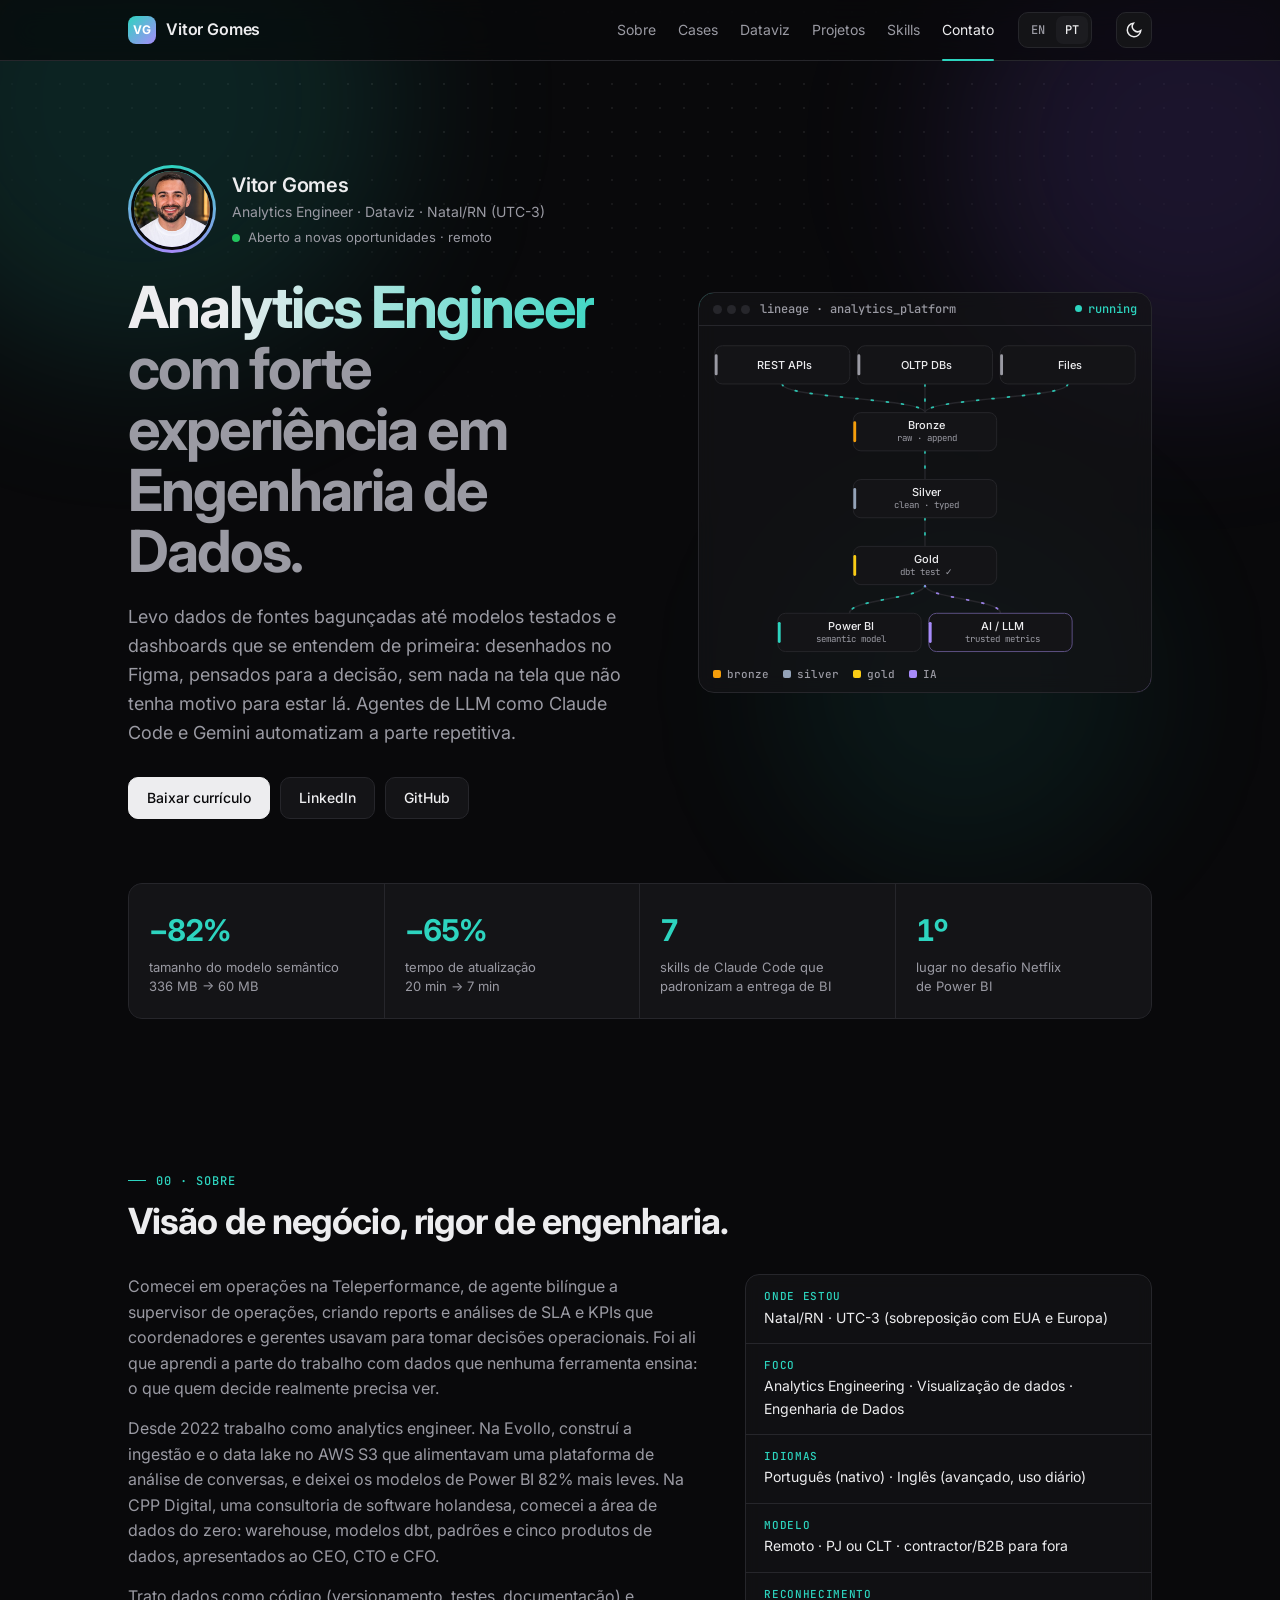
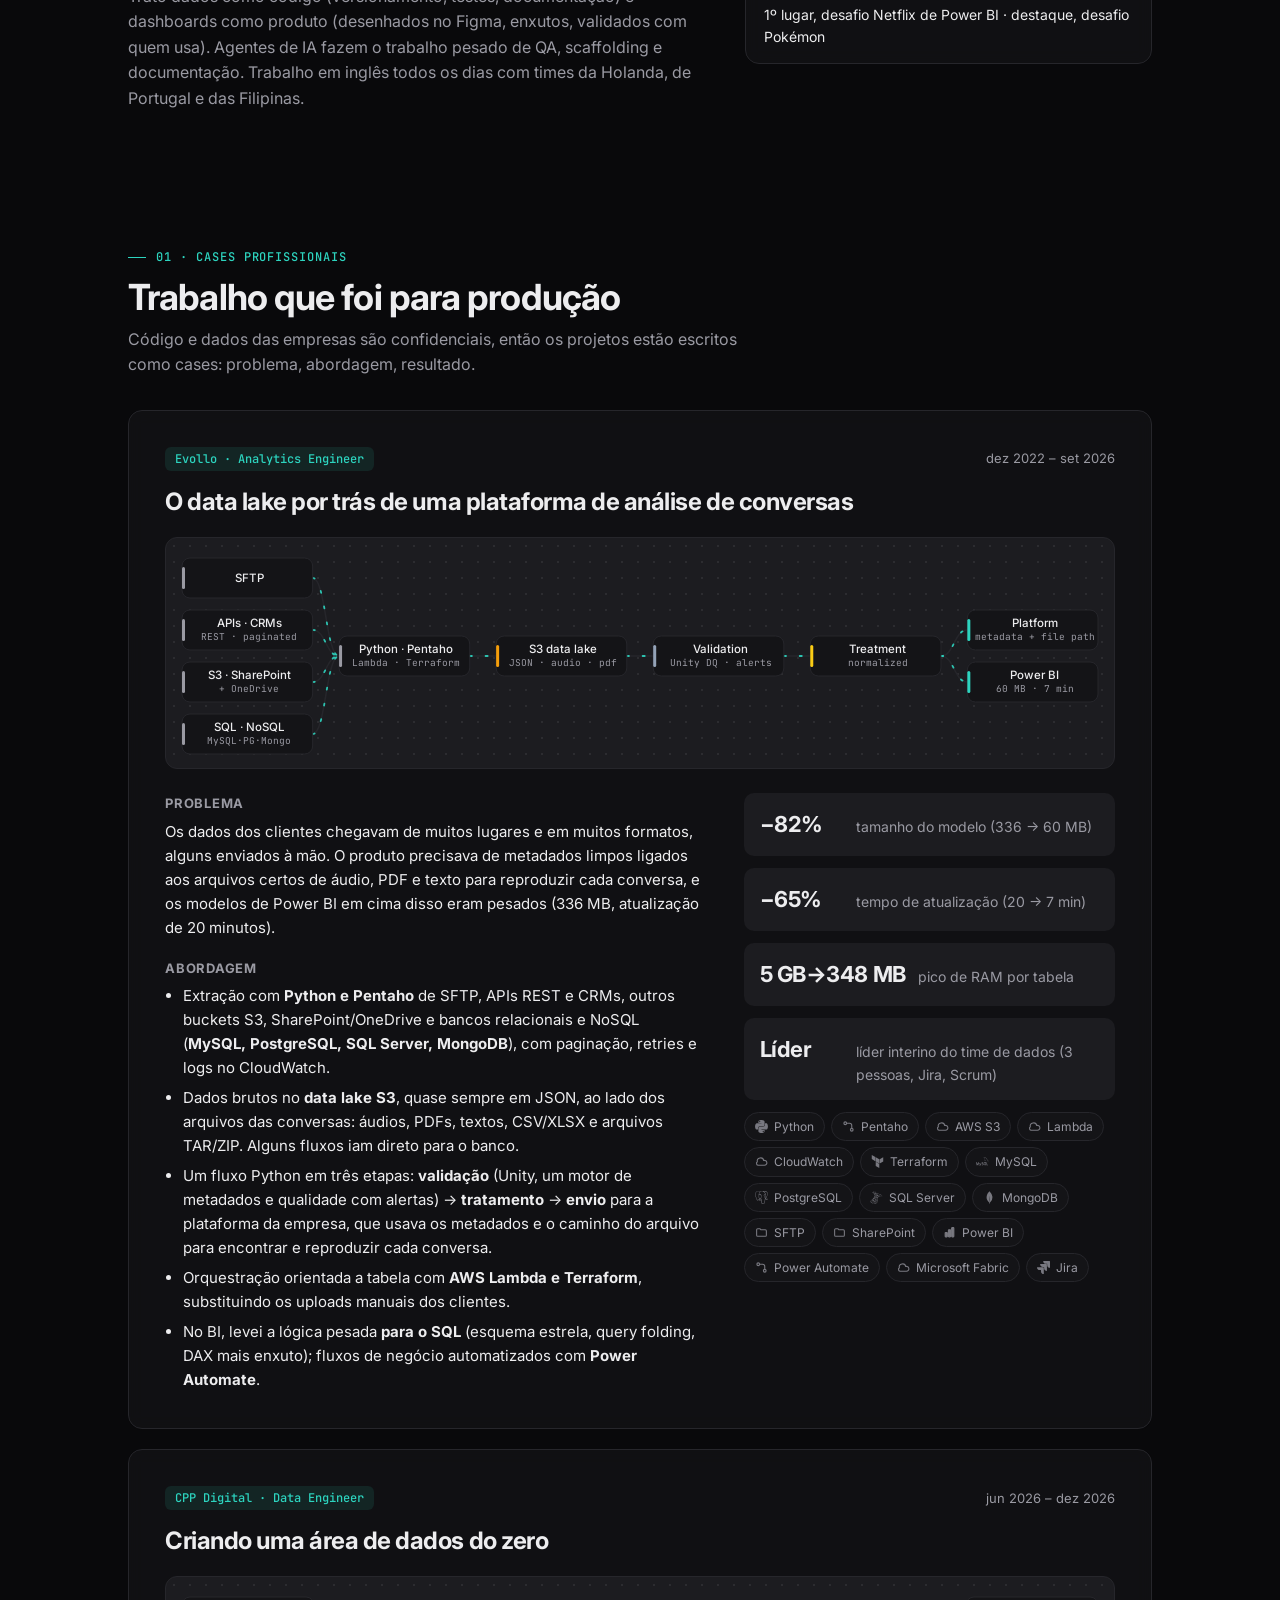
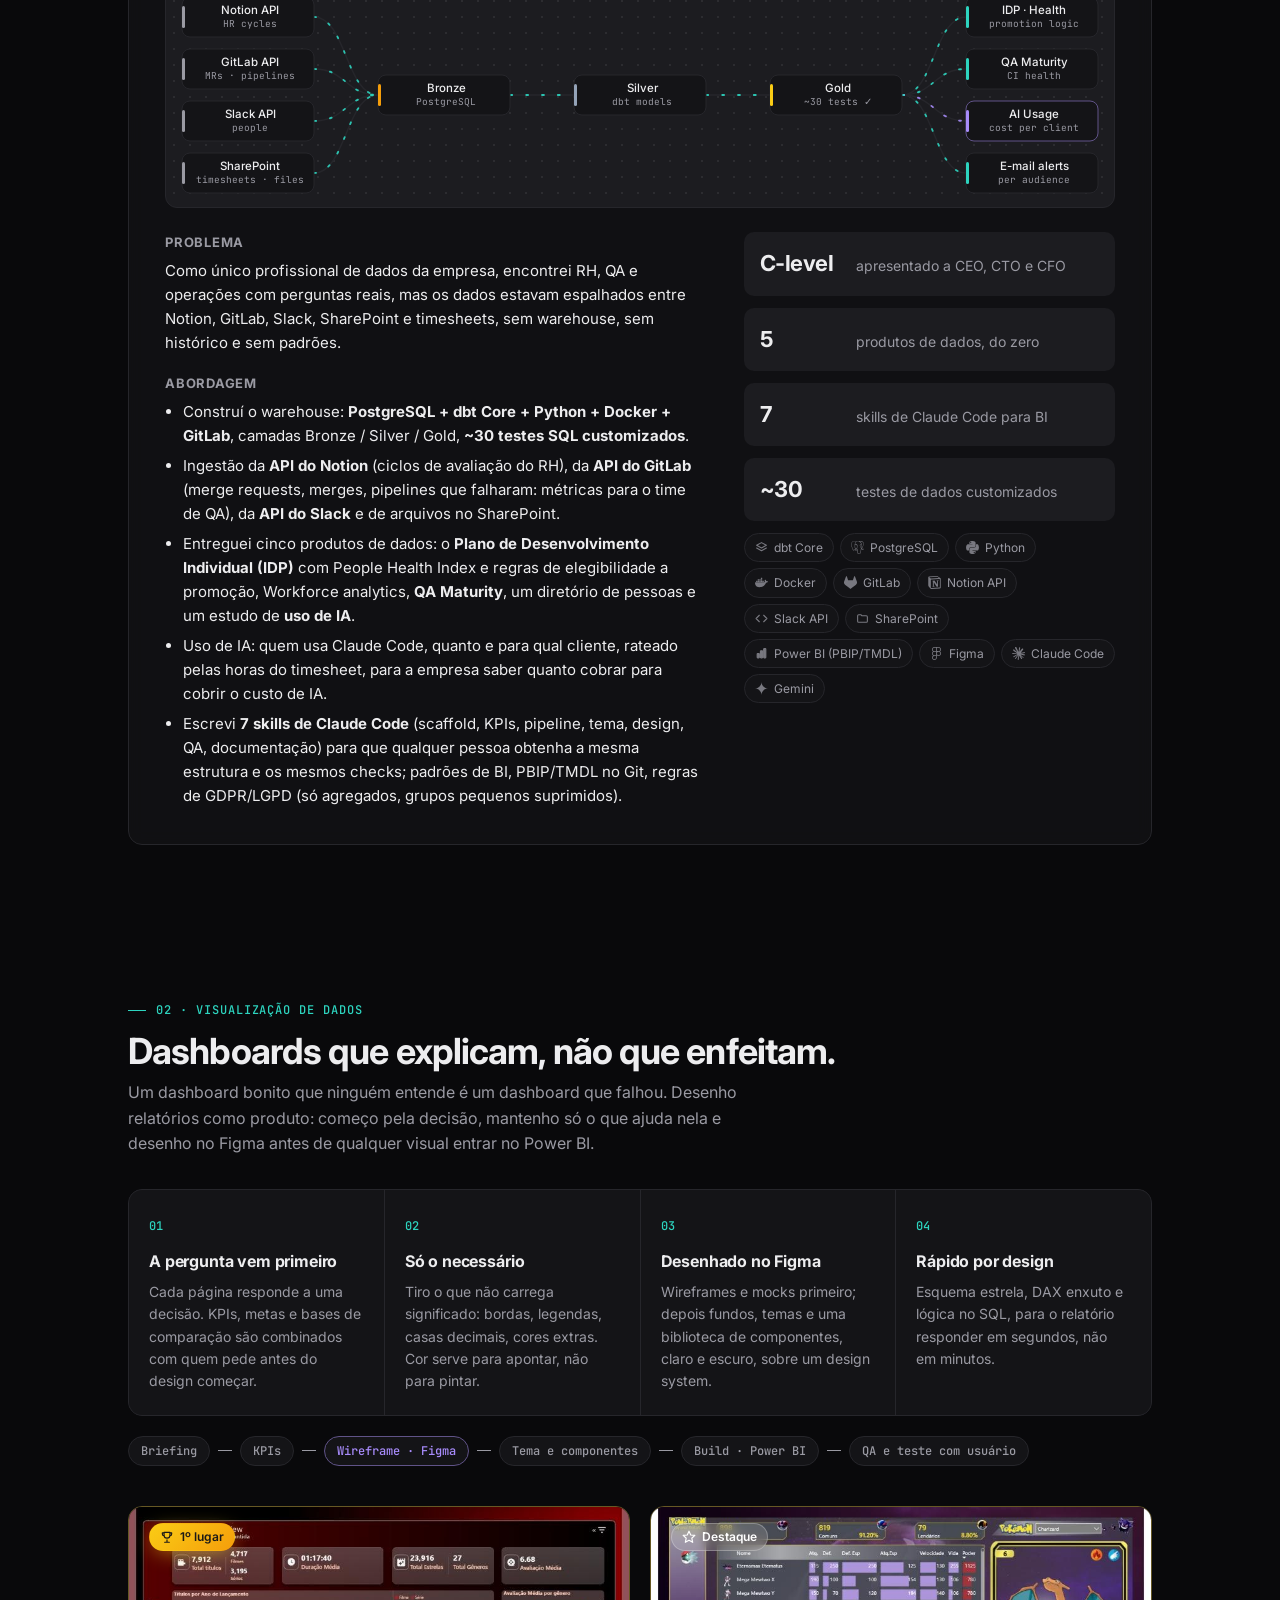
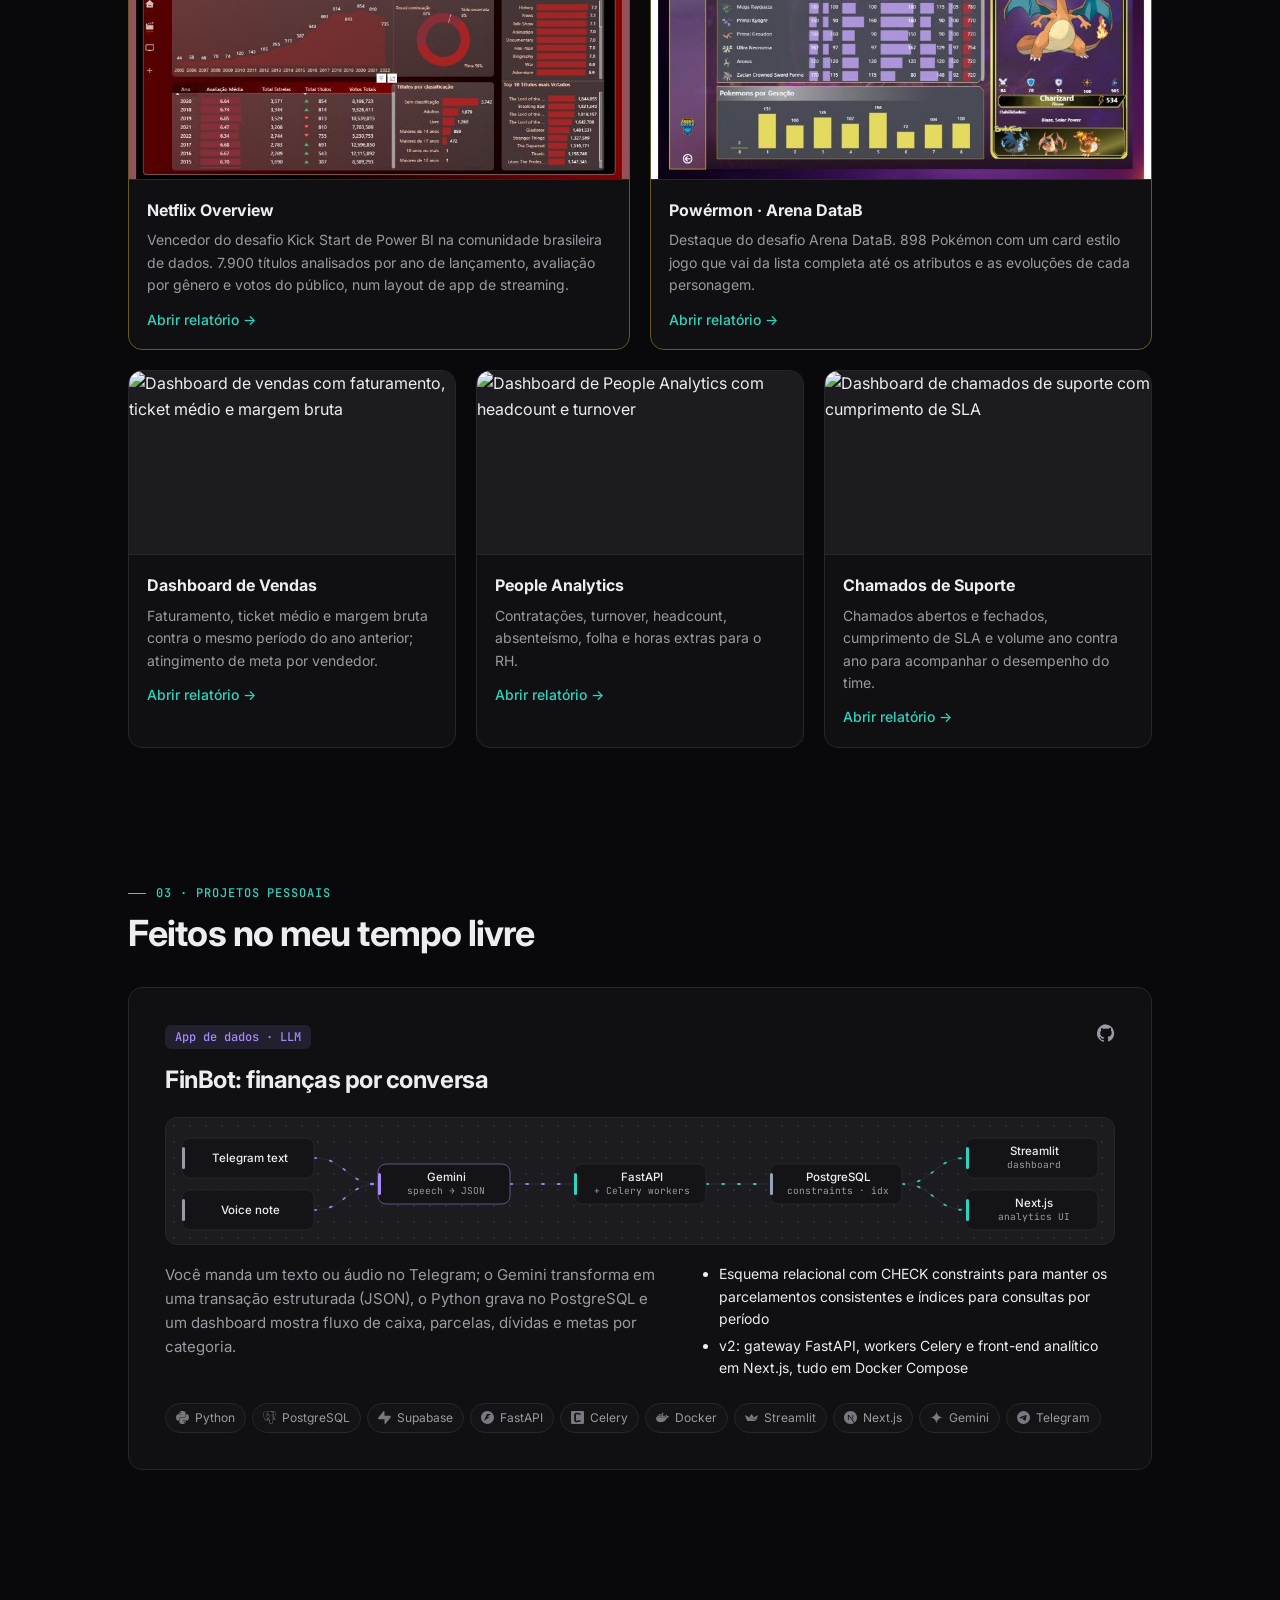
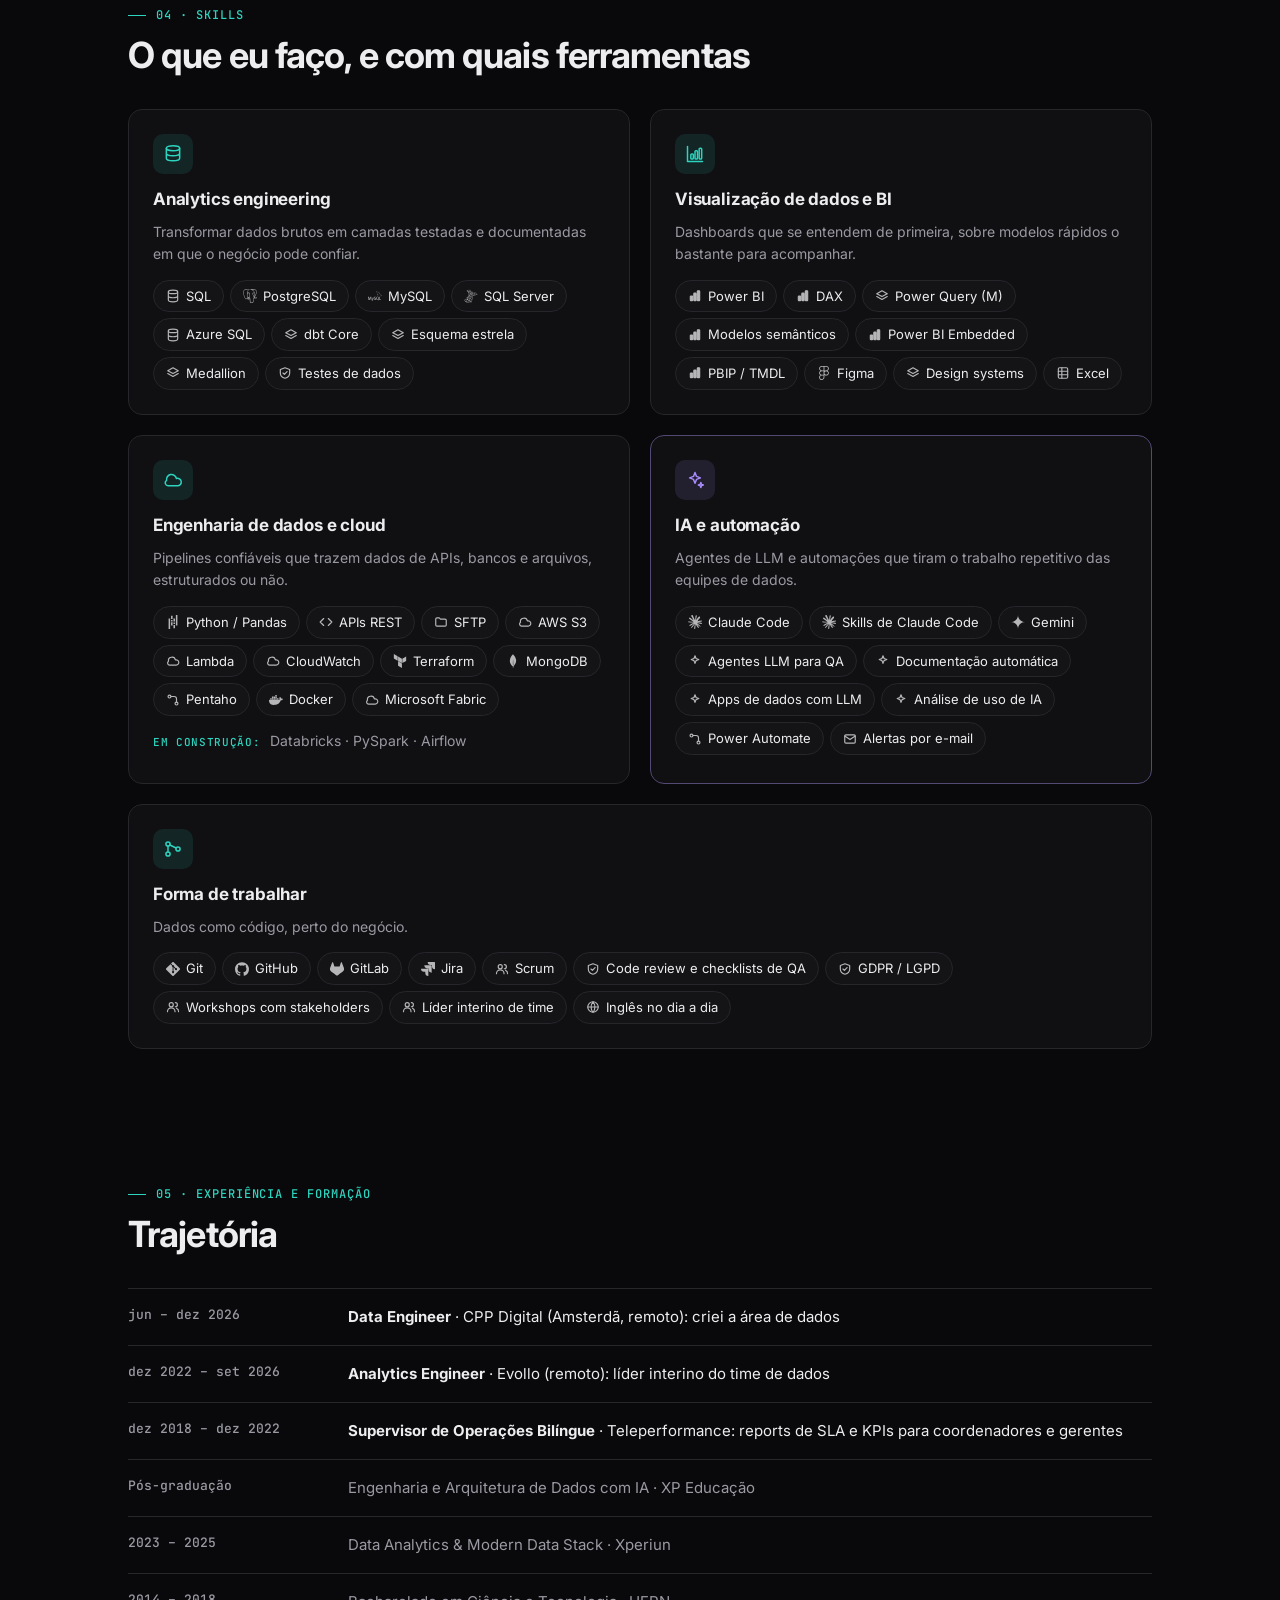
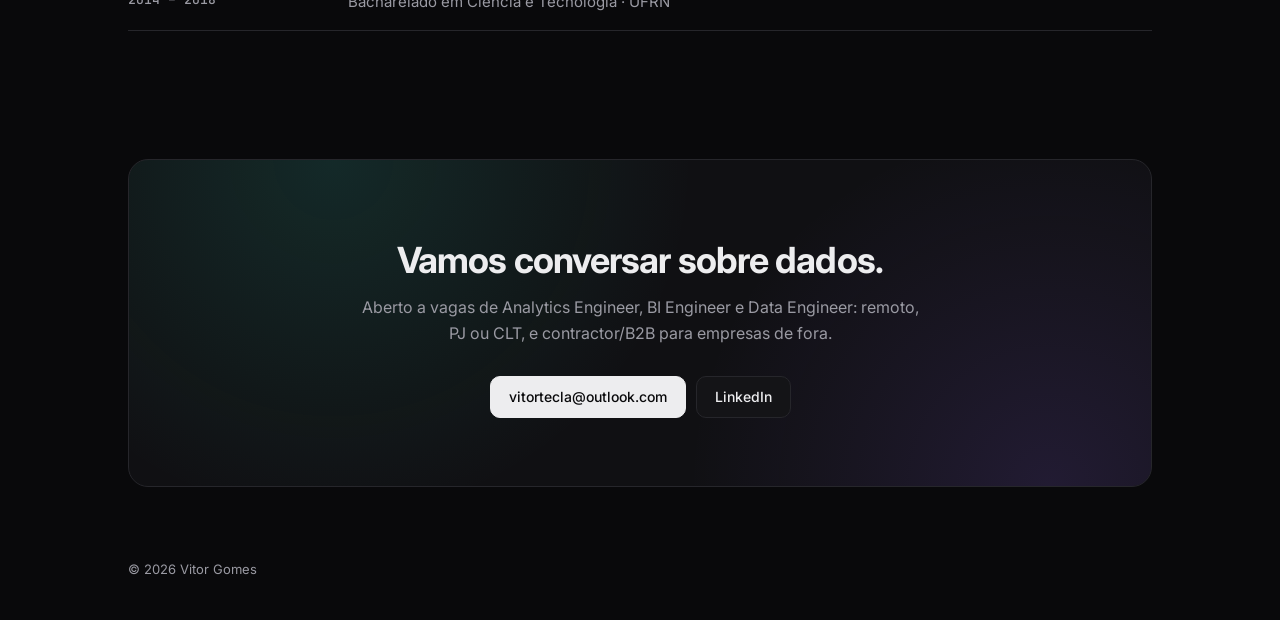
==== commit afb00925: "Fix avatar jitter; link FinBot to its public repo Co-Authored-By: Claude Opus 5.5 <noreply@anthropic" ====
--- a/pt/index.html
+++ b/pt/index.html
@@ -275,7 +275,7 @@
         <article class="card spot reveal">
           <div class="card-top">
             <span class="tag tag-ai">App de dados · LLM</span>
-            <a class="card-link" href="https://github.com/Gomes-data-engineer/Finacial-Project" target="_blank" rel="noopener" aria-label="FinBot no GitHub">
+            <a class="card-link" href="https://github.com/Gomes-data-engineer/finbot" target="_blank" rel="noopener" aria-label="FinBot no GitHub">
               <svg viewBox="0 0 24 24" width="18" height="18" fill="currentColor"><path d="M12 .5a12 12 0 0 0-3.8 23.4c.6.1.8-.3.8-.6v-2.1c-3.3.7-4-1.6-4-1.6-.6-1.4-1.4-1.8-1.4-1.8-1.1-.7.1-.7.1-.7 1.2.1 1.8 1.2 1.8 1.2 1.1 1.8 2.8 1.3 3.5 1 .1-.8.4-1.3.8-1.6-2.7-.3-5.5-1.3-5.5-6 0-1.3.5-2.4 1.2-3.2-.1-.3-.5-1.5.1-3.2 0 0 1-.3 3.3 1.2a11.5 11.5 0 0 1 6 0C17.3 4.6 18.3 5 18.3 5c.7 1.7.3 2.9.1 3.2.8.8 1.2 1.9 1.2 3.2 0 4.6-2.8 5.6-5.5 5.9.4.4.8 1.1.8 2.2v3.3c0 .3.2.7.8.6A12 12 0 0 0 12 .5z"/></svg>
             </a>
           </div>
--- a/styles.css
+++ b/styles.css
@@ -286,11 +286,15 @@
 /* PROFILE (hero) */
 .profile { display: flex; align-items: center; gap: 16px; }
 .avatar {
-  position: relative; flex: none; width: 88px; height: 88px; border-radius: 50%; padding: 3px;
+  position: relative; flex: none; width: 88px; height: 88px; border-radius: 50%; padding: 3px; isolation: isolate;
+}
+/* Only the ring rotates; the photo stays still (rotating both made it jitter) */
+.avatar::before {
+  content: ""; position: absolute; inset: 0; border-radius: 50%; z-index: -1;
   background: conic-gradient(from 0deg, var(--accent), var(--accent-2), var(--accent));
-  animation: spin 8s linear infinite;
-}
-.avatar img { width: 100%; height: 100%; border-radius: 50%; object-fit: cover; border: 3px solid var(--bg); animation: spin 8s linear infinite reverse; }
+  animation: spin 8s linear infinite; will-change: transform;
+}
+.avatar img { position: relative; width: 100%; height: 100%; border-radius: 50%; object-fit: cover; border: 3px solid var(--bg); }
 @keyframes spin { to { transform: rotate(360deg); } }
 .profile-name { font-size: 20px; font-weight: 600; letter-spacing: -.01em; }
 .profile-role { font-size: 14px; color: var(--muted); }
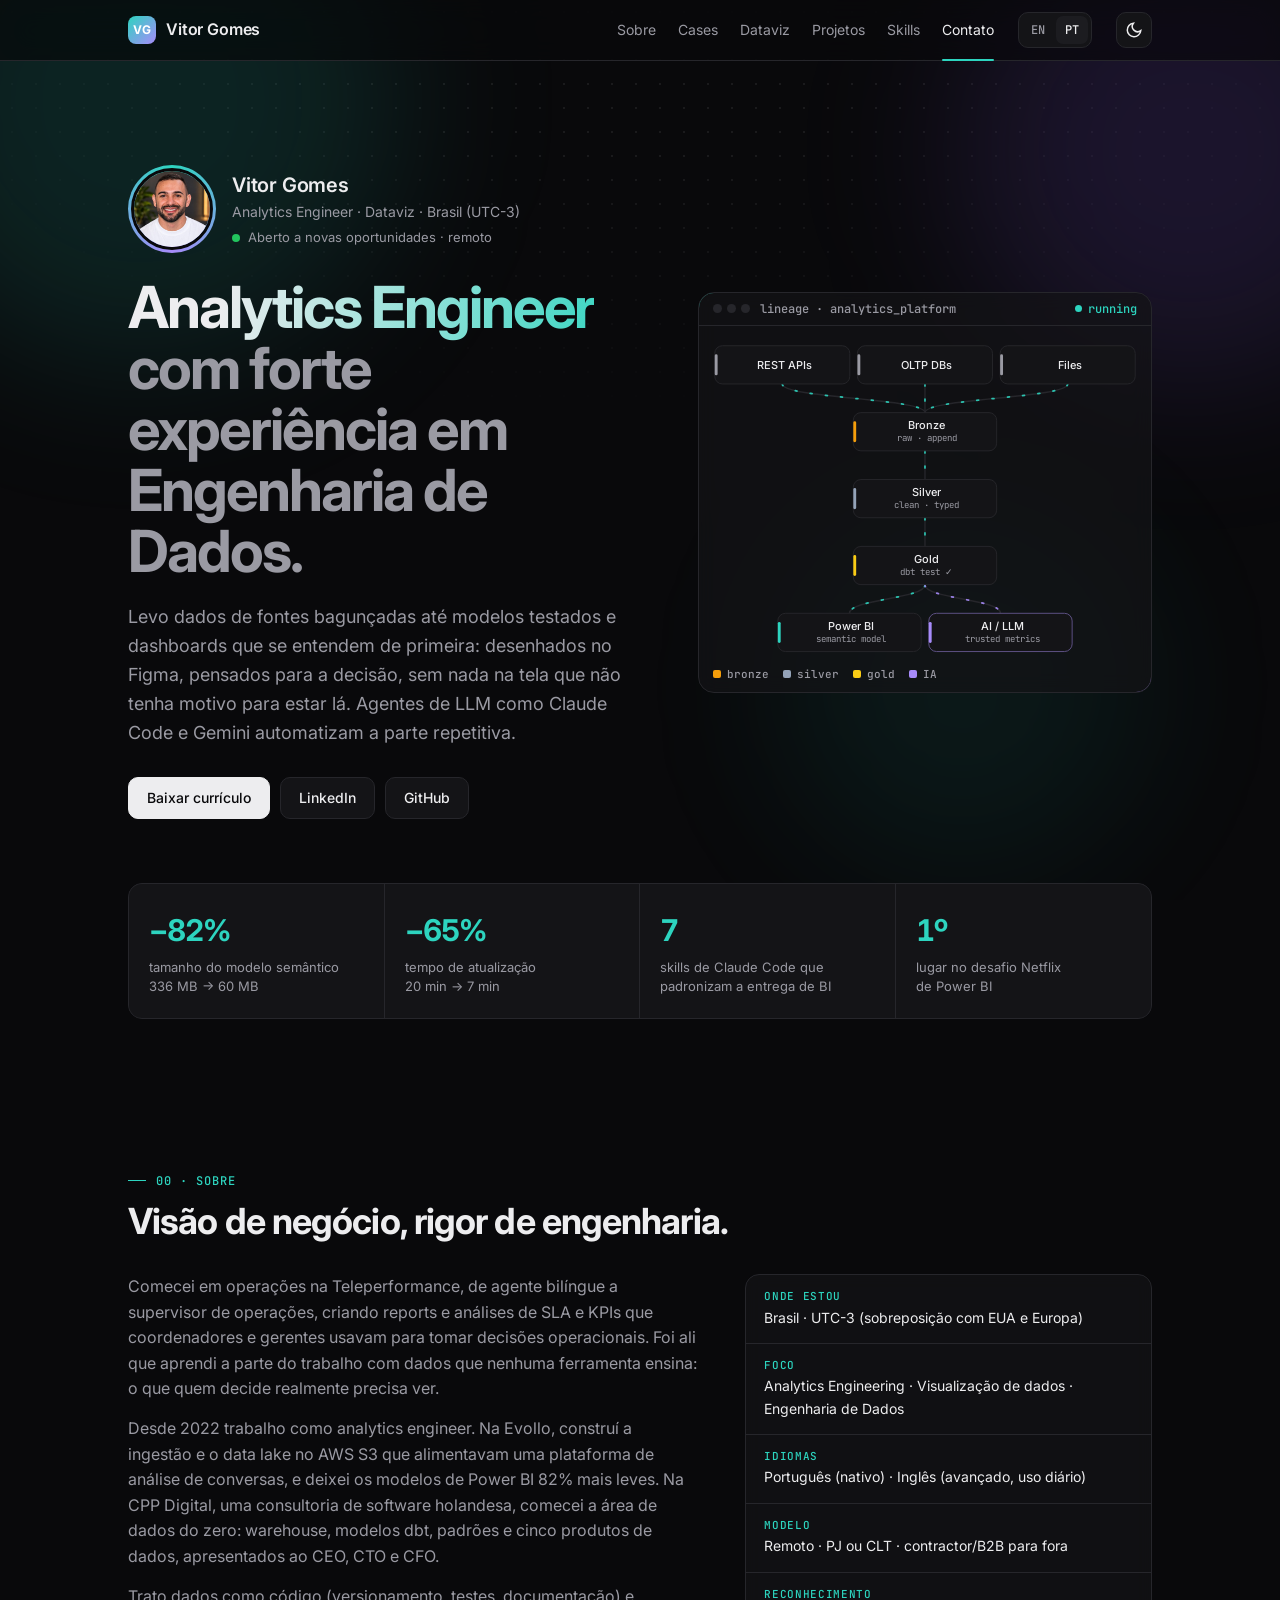
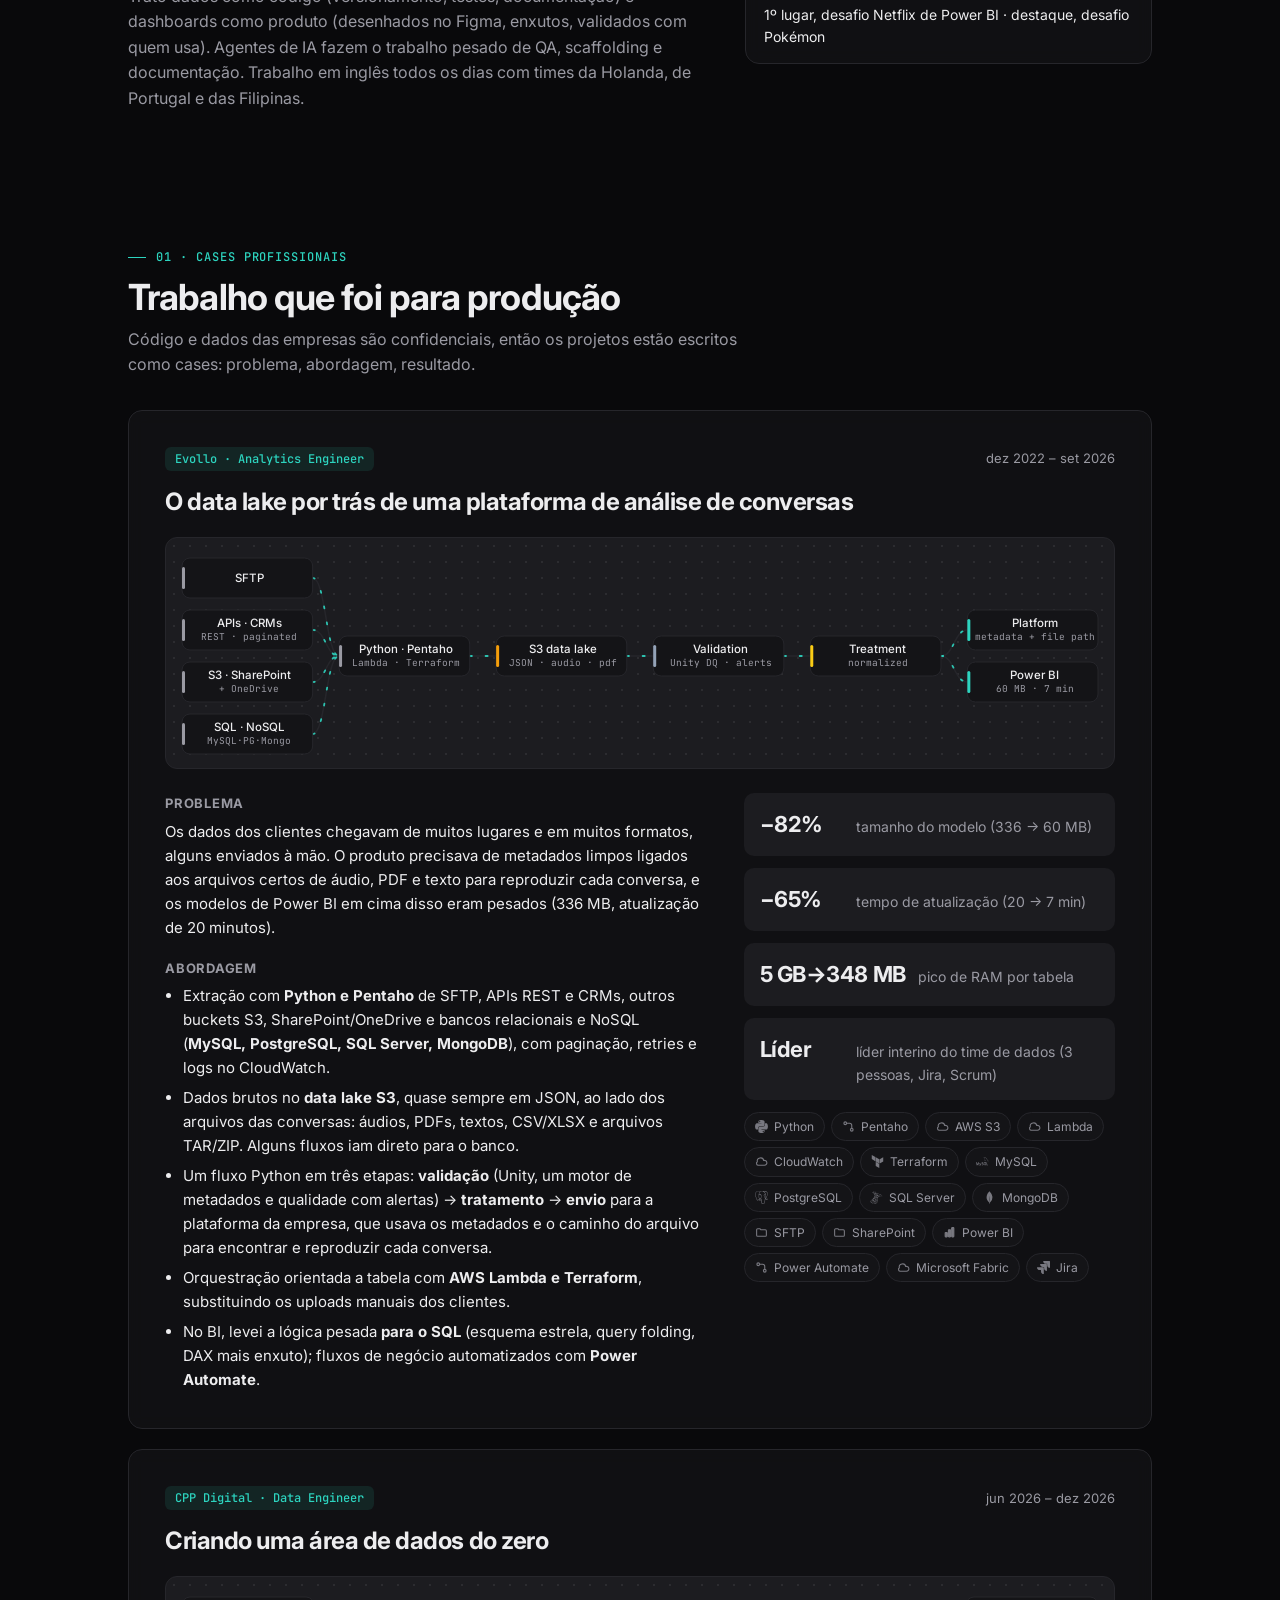
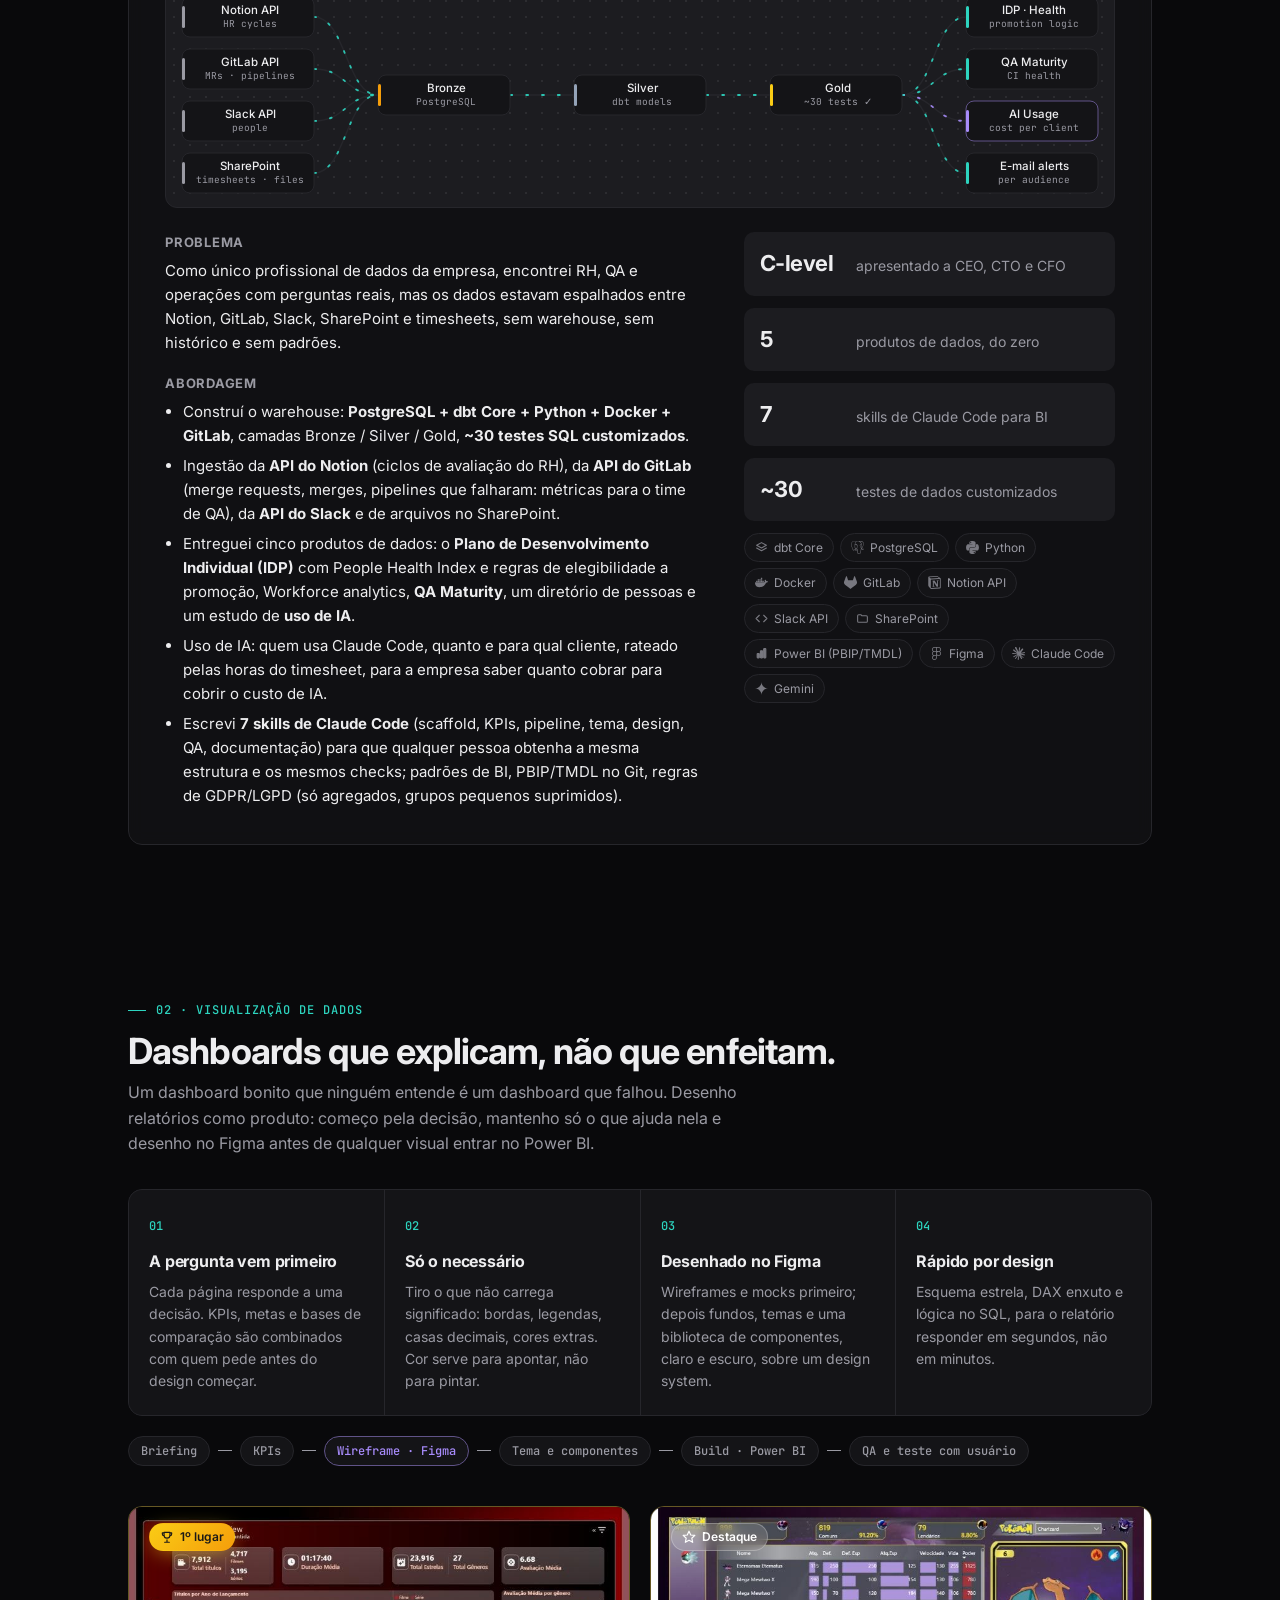
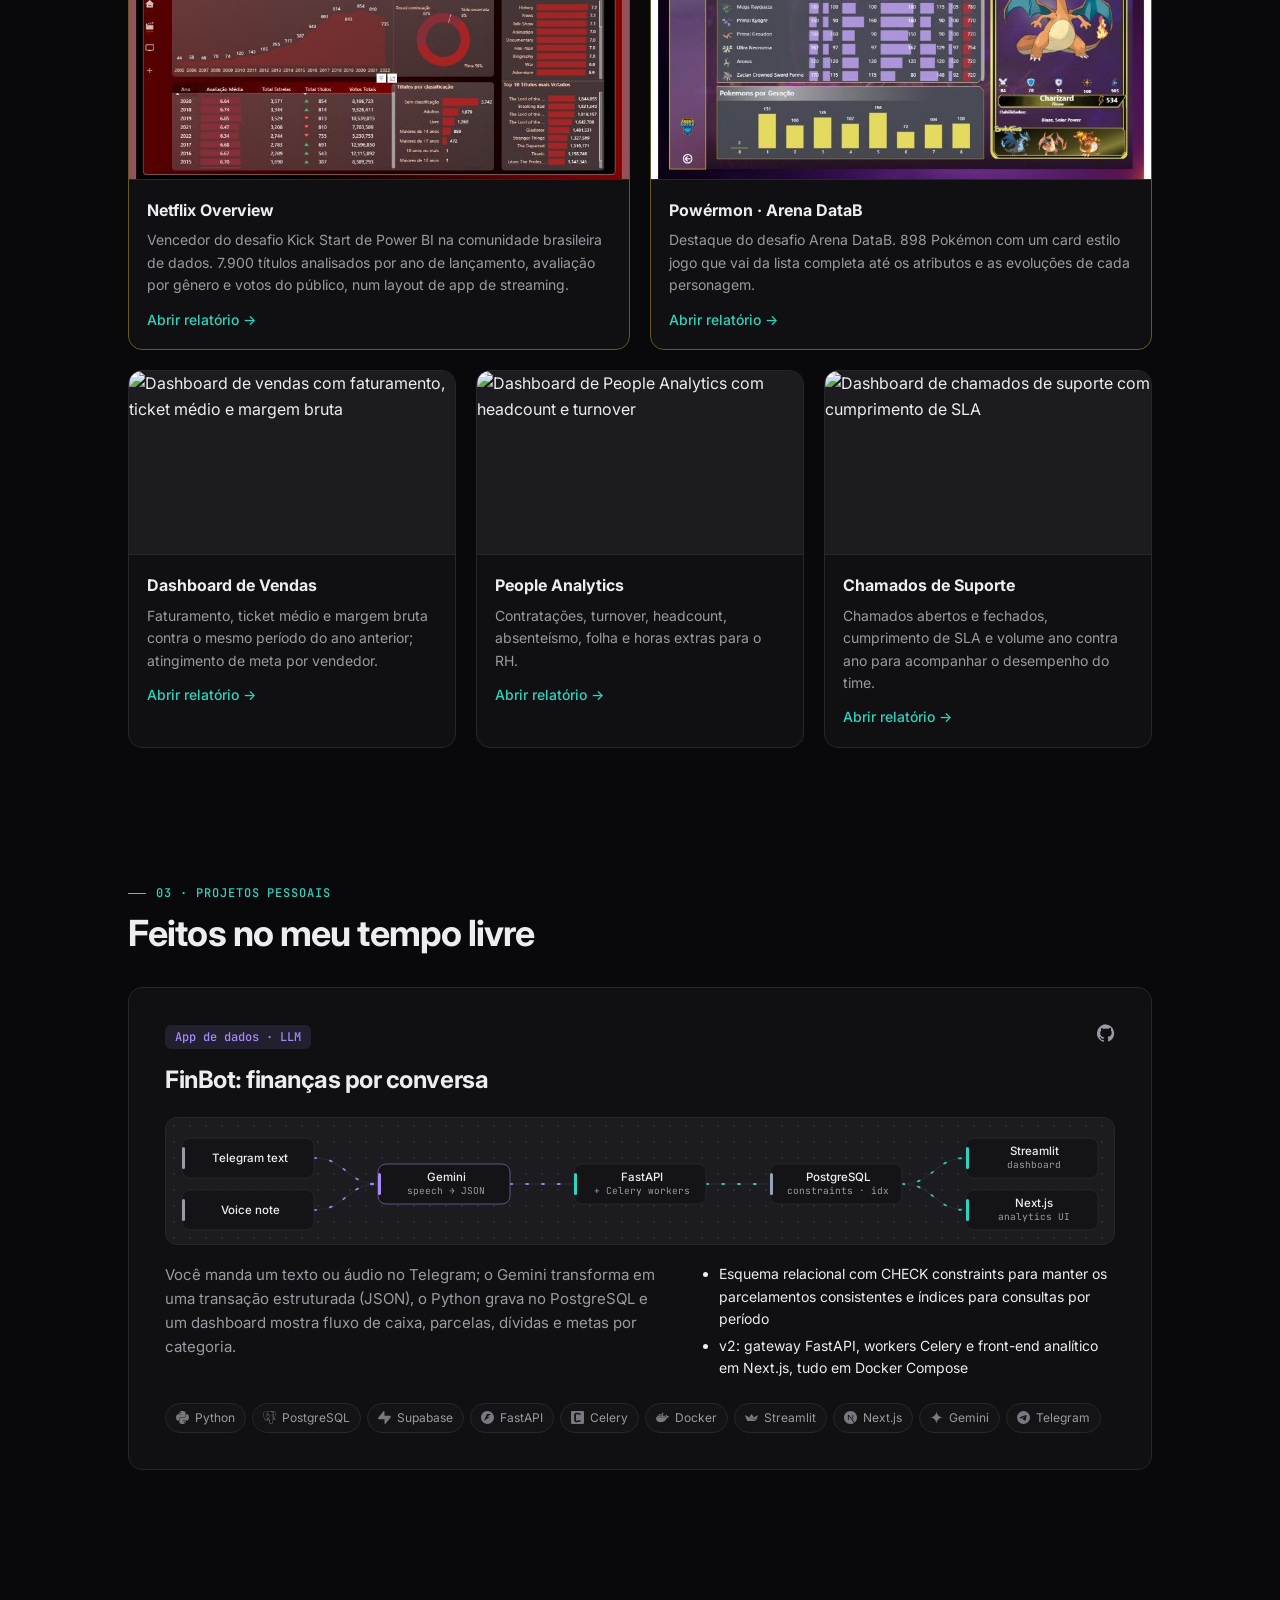
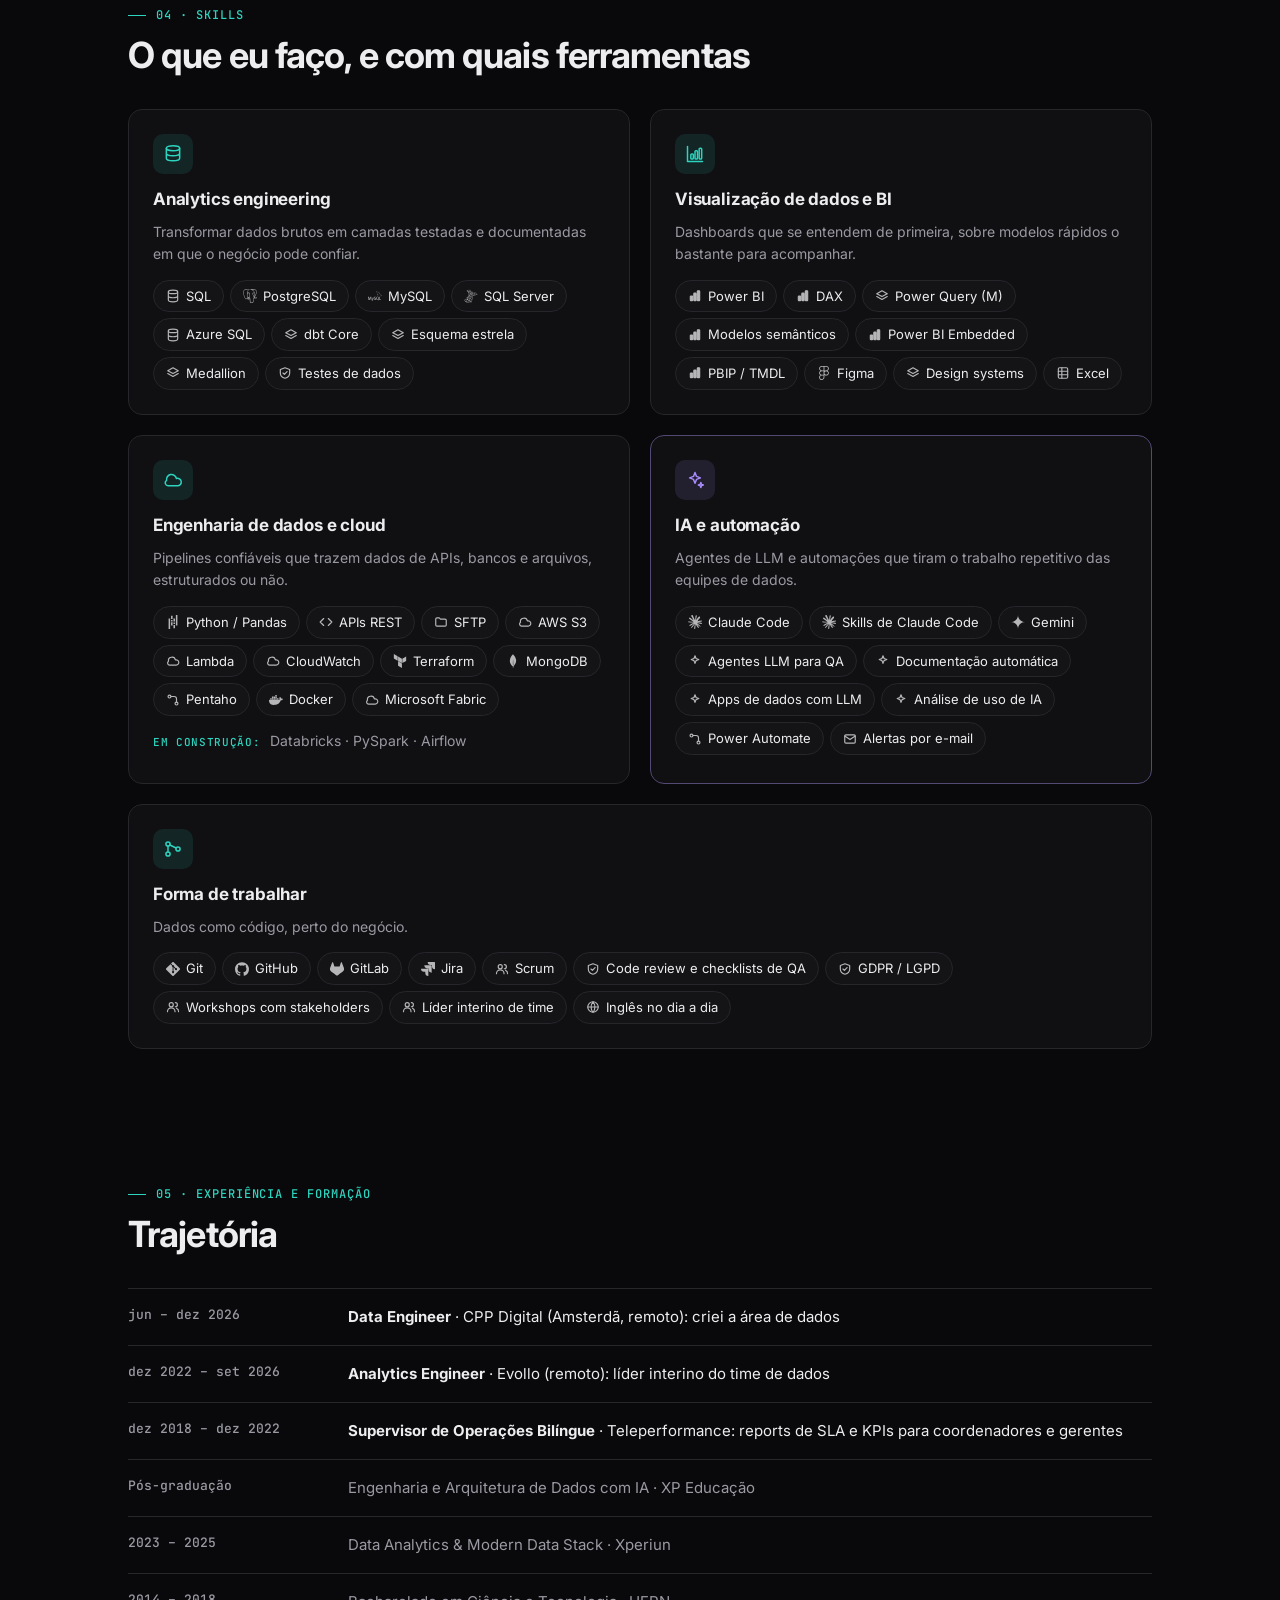
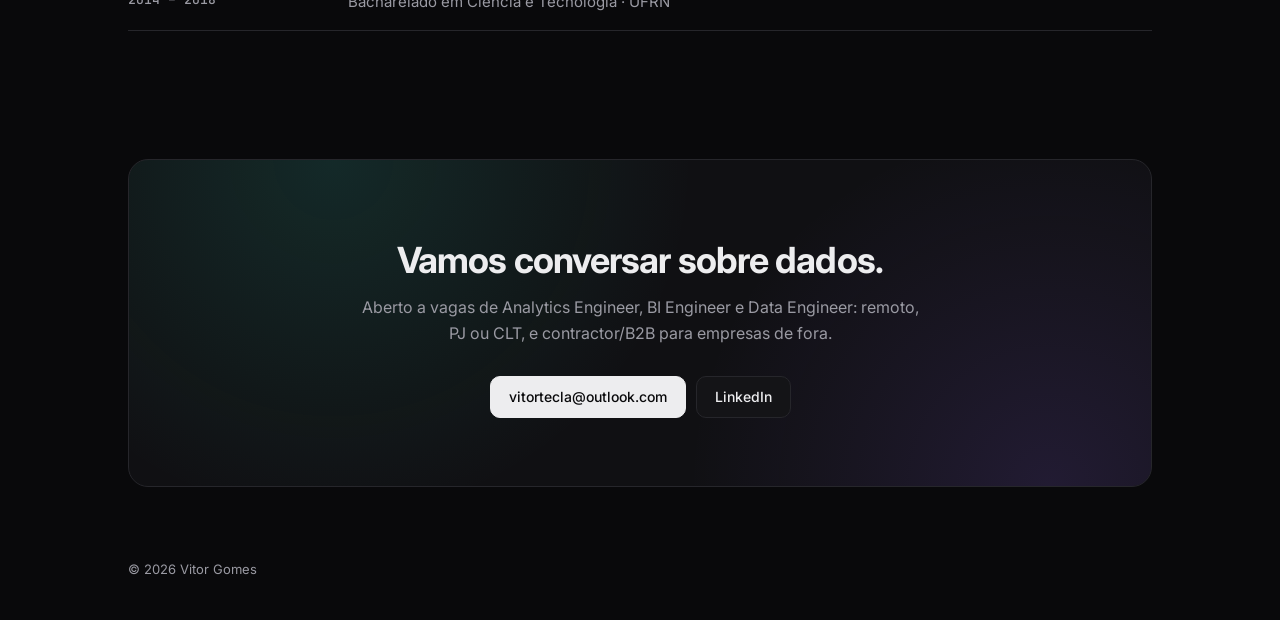
==== commit 7bf0f476: "Show location as Brazil only Co-Authored-By: Claude Opus 5.5 <noreply@anthropic.com>" ====
--- a/pt/index.html
+++ b/pt/index.html
@@ -17,7 +17,7 @@
   <link rel="preconnect" href="https://fonts.googleapis.com">
   <link rel="preconnect" href="https://fonts.gstatic.com" crossorigin>
   <link href="https://fonts.googleapis.com/css2?family=Inter:wght@400;500;600;700&family=JetBrains+Mono:wght@400;500&display=swap" rel="stylesheet">
-  <link rel="stylesheet" href="../styles.css">
+  <link rel="stylesheet" href="../styles.css?v=3">
   <script>
     document.documentElement.classList.add('js');
     try { const t = localStorage.getItem('theme'); if (t) document.documentElement.dataset.theme = t; } catch (e) {}
@@ -58,7 +58,7 @@
           <span class="avatar"><img src="../assets/vitor-gomes.jpg" alt="Foto de Vitor Gomes" width="88" height="88"></span>
           <div>
             <p class="profile-name">Vitor Gomes</p>
-            <p class="profile-role">Analytics Engineer · Dataviz · Natal/RN (UTC-3)</p>
+            <p class="profile-role">Analytics Engineer · Dataviz · Brasil (UTC-3)</p>
             <p class="profile-status"><span class="dot"></span> Aberto a novas oportunidades · remoto</p>
           </div>
         </div>
@@ -104,7 +104,7 @@
           <p>Trato dados como código (versionamento, testes, documentação) e dashboards como produto (desenhados no Figma, enxutos, validados com quem usa). Agentes de IA fazem o trabalho pesado de QA, scaffolding e documentação. Trabalho em inglês todos os dias com times da Holanda, de Portugal e das Filipinas.</p>
         </div>
         <dl class="facts reveal">
-          <div><dt>Onde estou</dt><dd>Natal/RN · UTC-3 (sobreposição com EUA e Europa)</dd></div>
+          <div><dt>Onde estou</dt><dd>Brasil · UTC-3 (sobreposição com EUA e Europa)</dd></div>
           <div><dt>Foco</dt><dd>Analytics Engineering · Visualização de dados · Engenharia de Dados</dd></div>
           <div><dt>Idiomas</dt><dd>Português (nativo) · Inglês (avançado, uso diário)</dd></div>
           <div><dt>Modelo</dt><dd>Remoto · PJ ou CLT · contractor/B2B para fora</dd></div>
@@ -380,6 +380,6 @@
     <iframe id="reportFrame" title="Relatório do Power BI" allowfullscreen></iframe>
   </dialog>
 
-  <script src="../script.js"></script>
+  <script src="../script.js?v=3"></script>
 </body>
 </html>
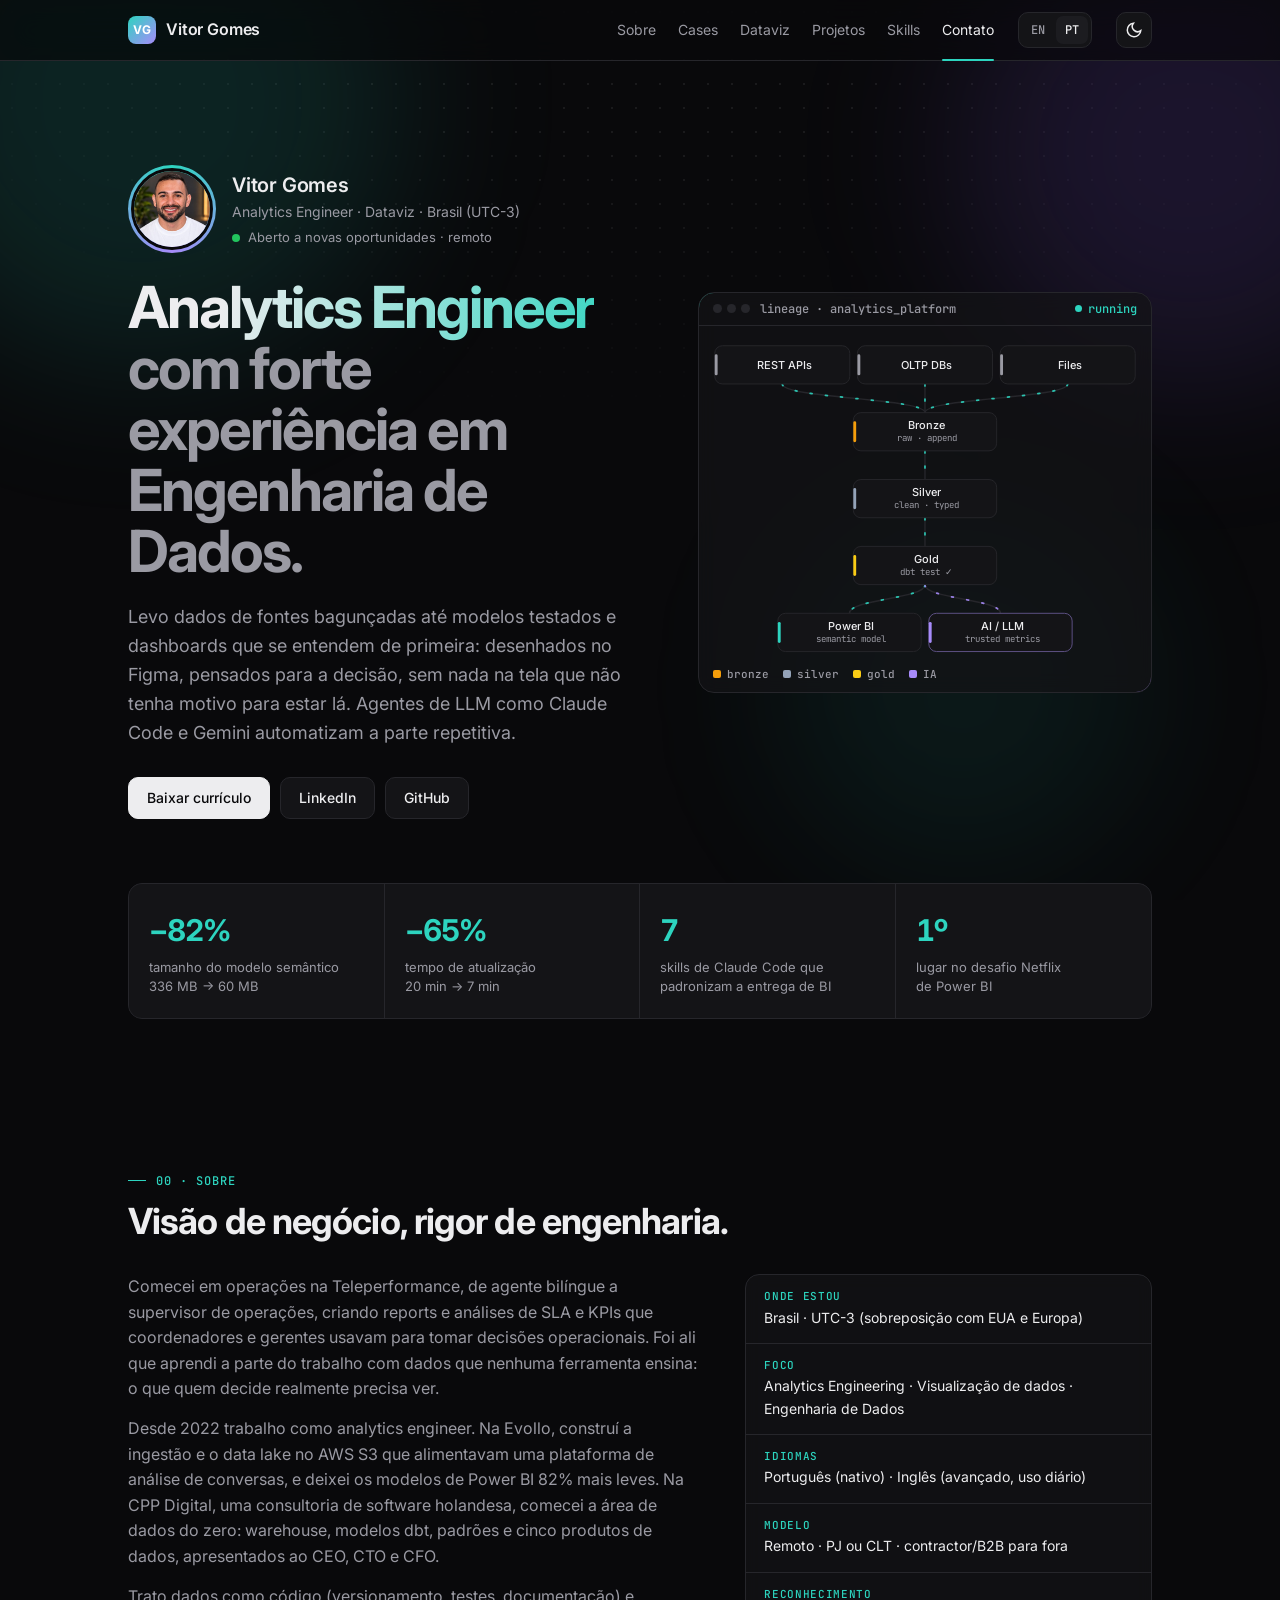
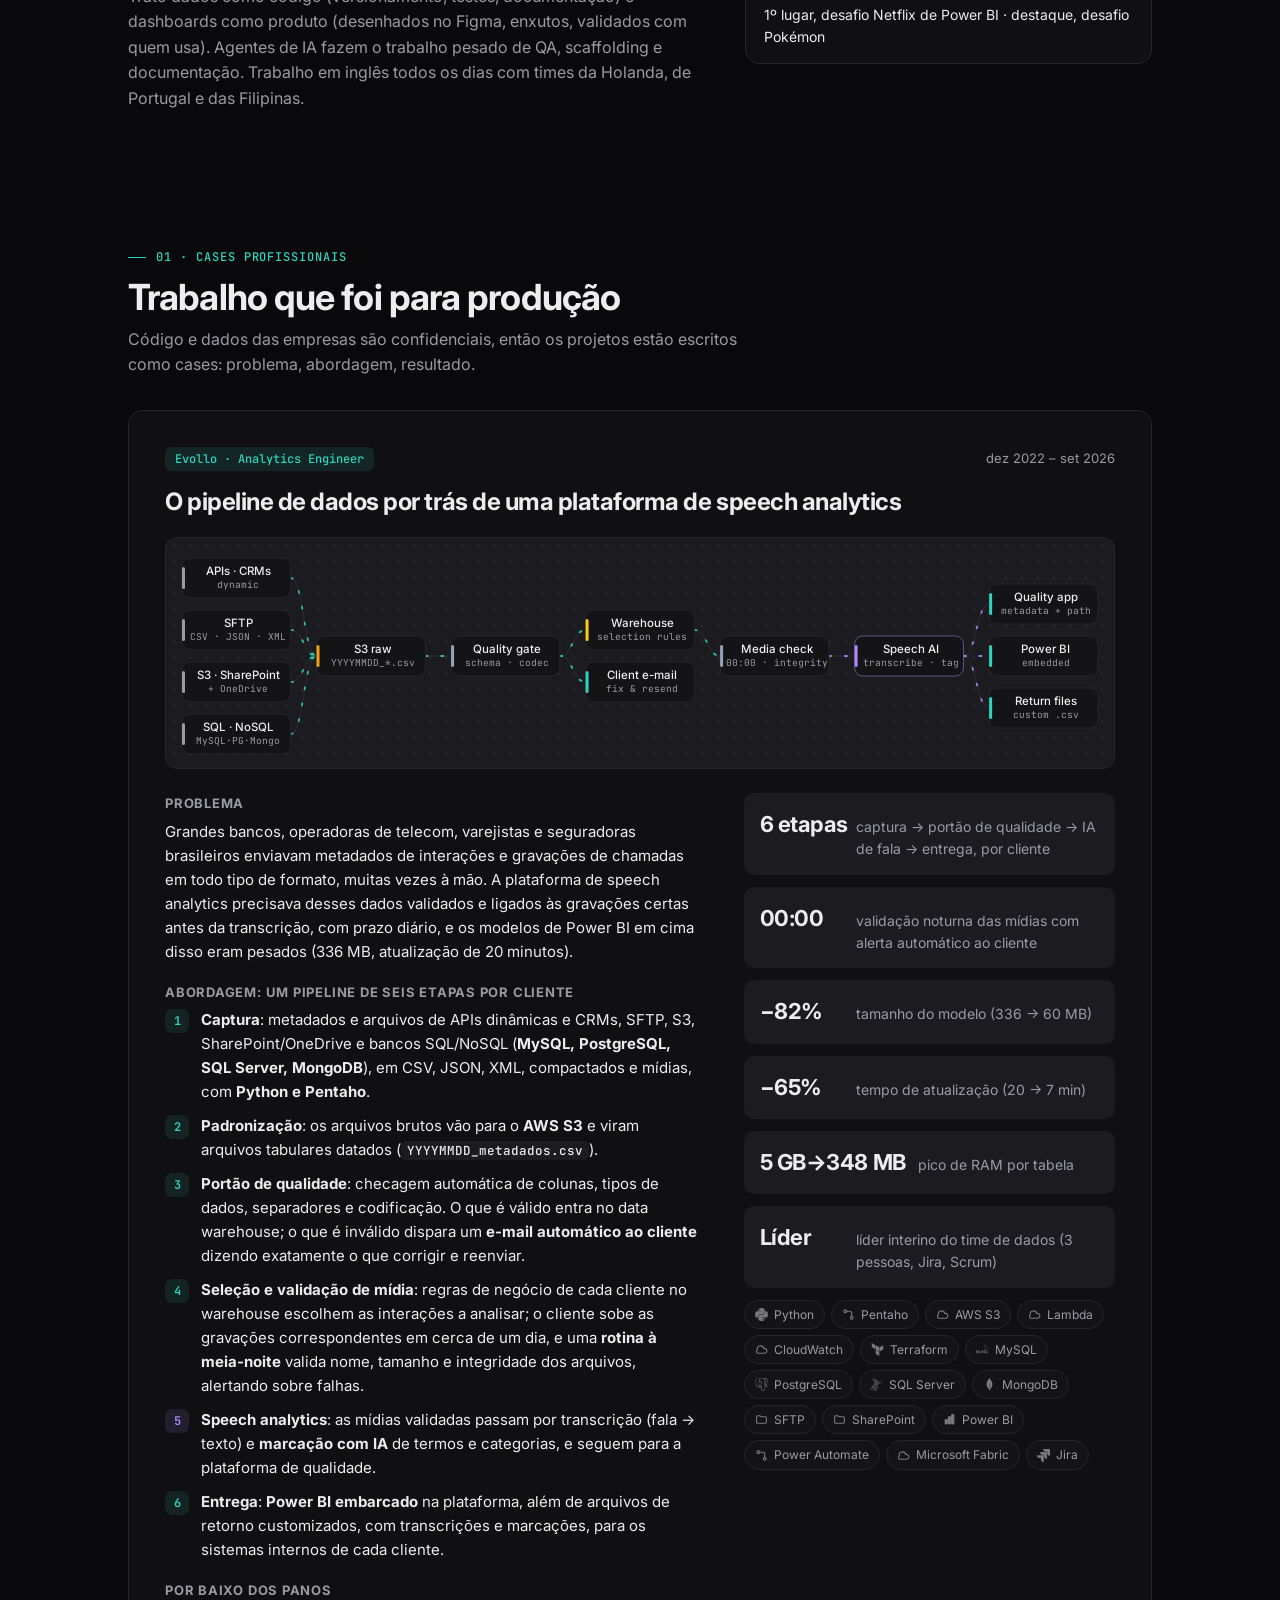
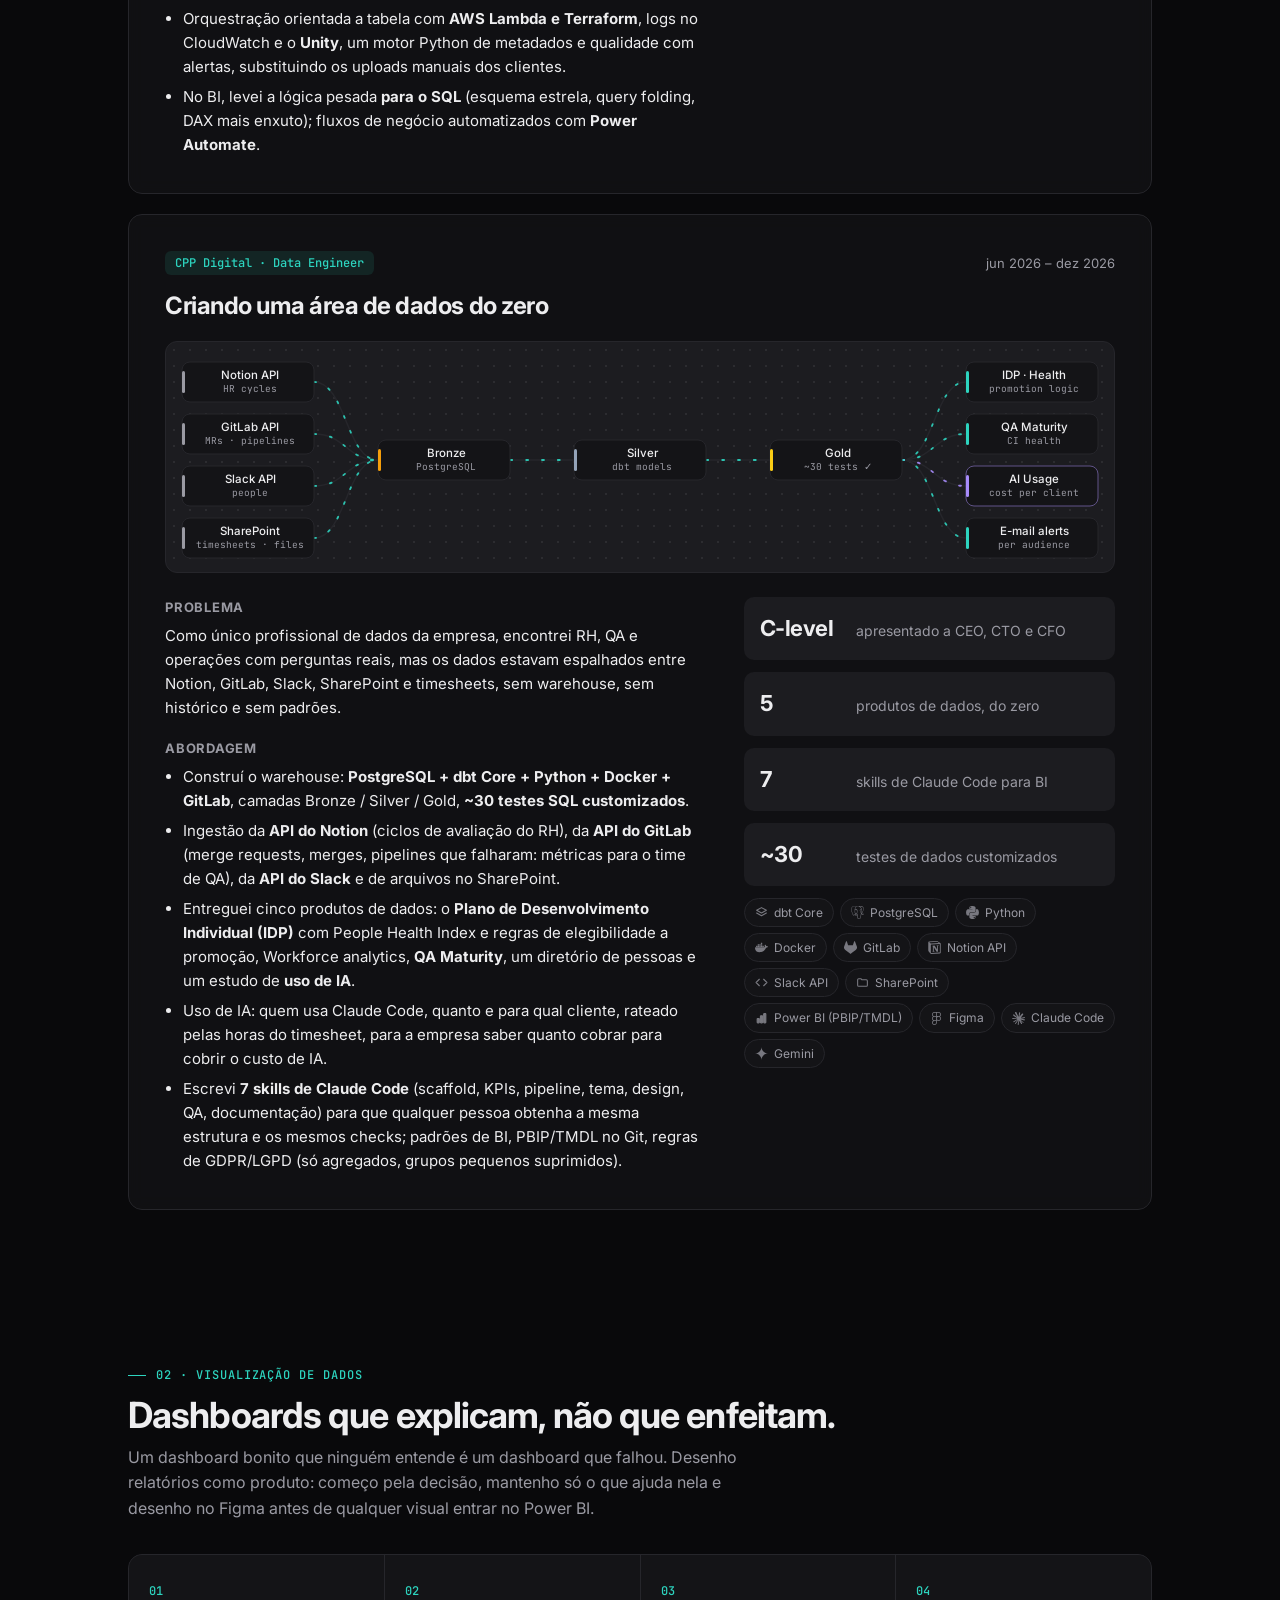
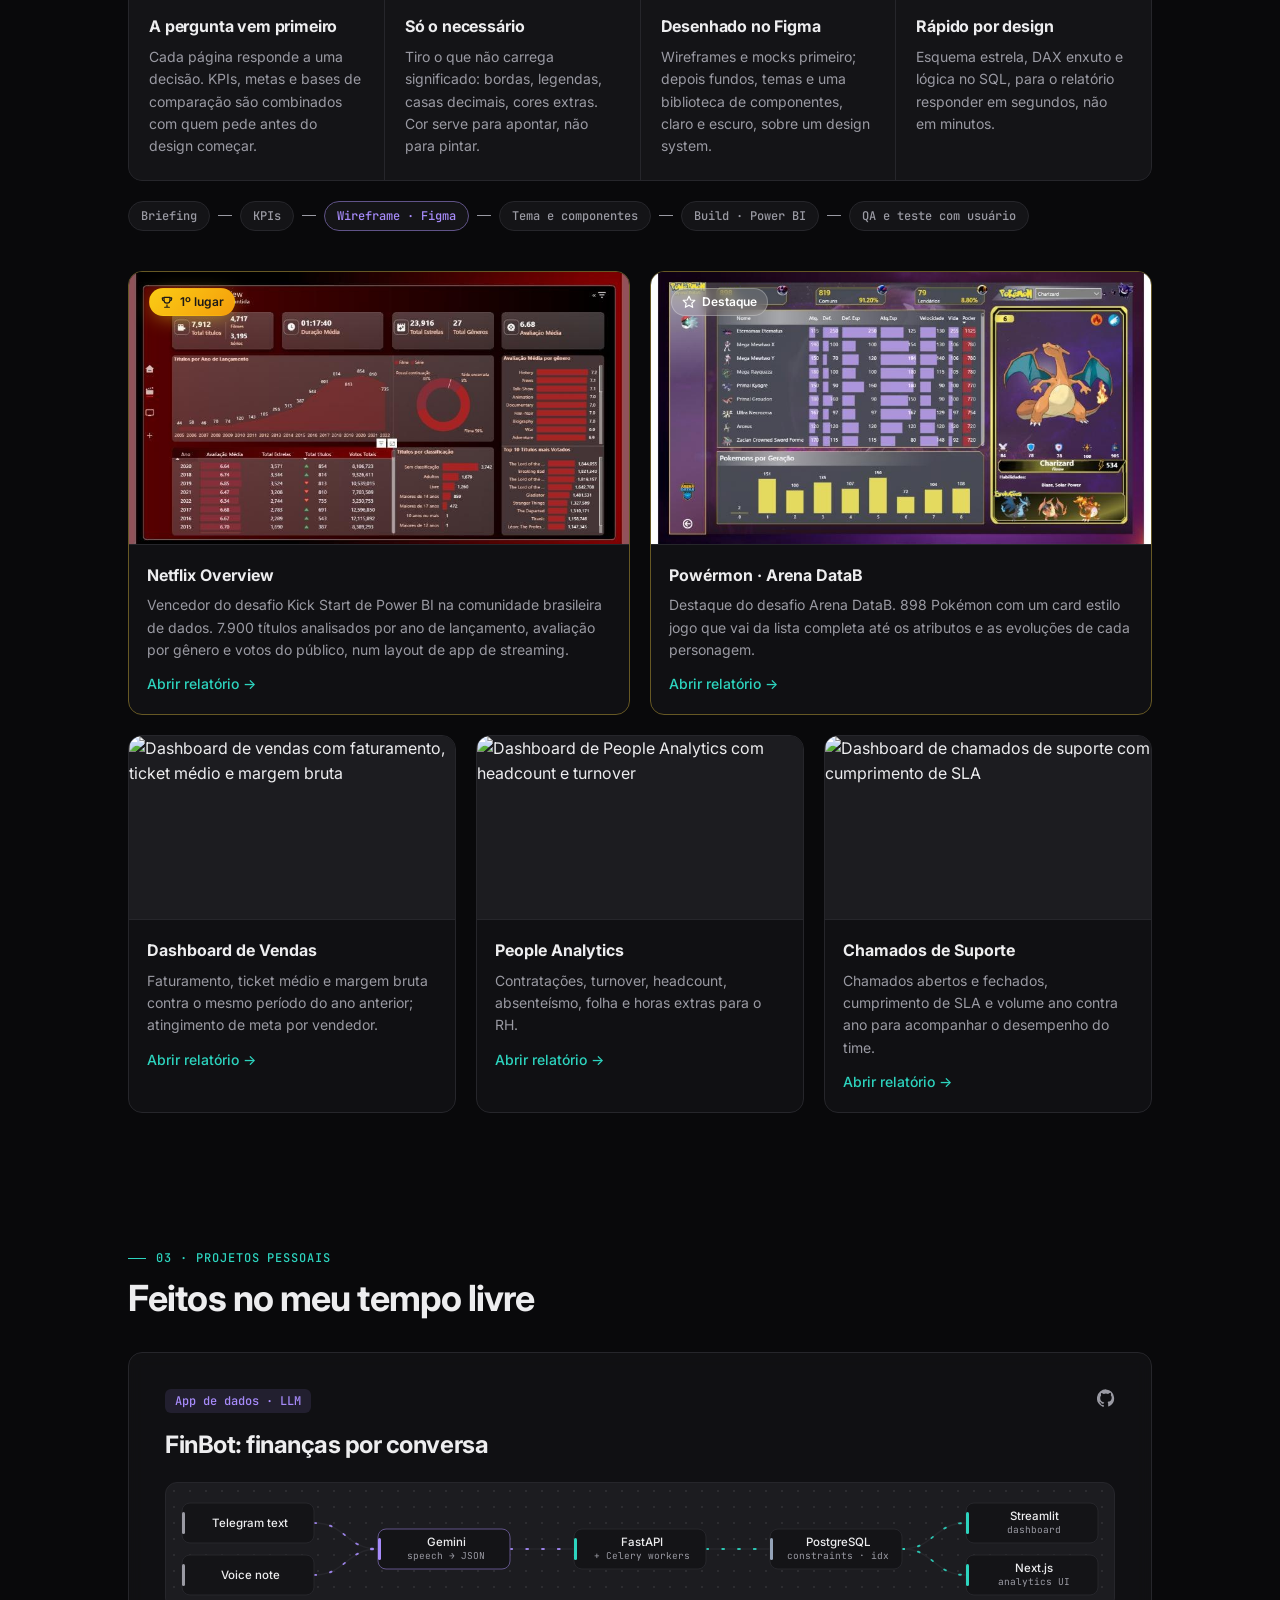
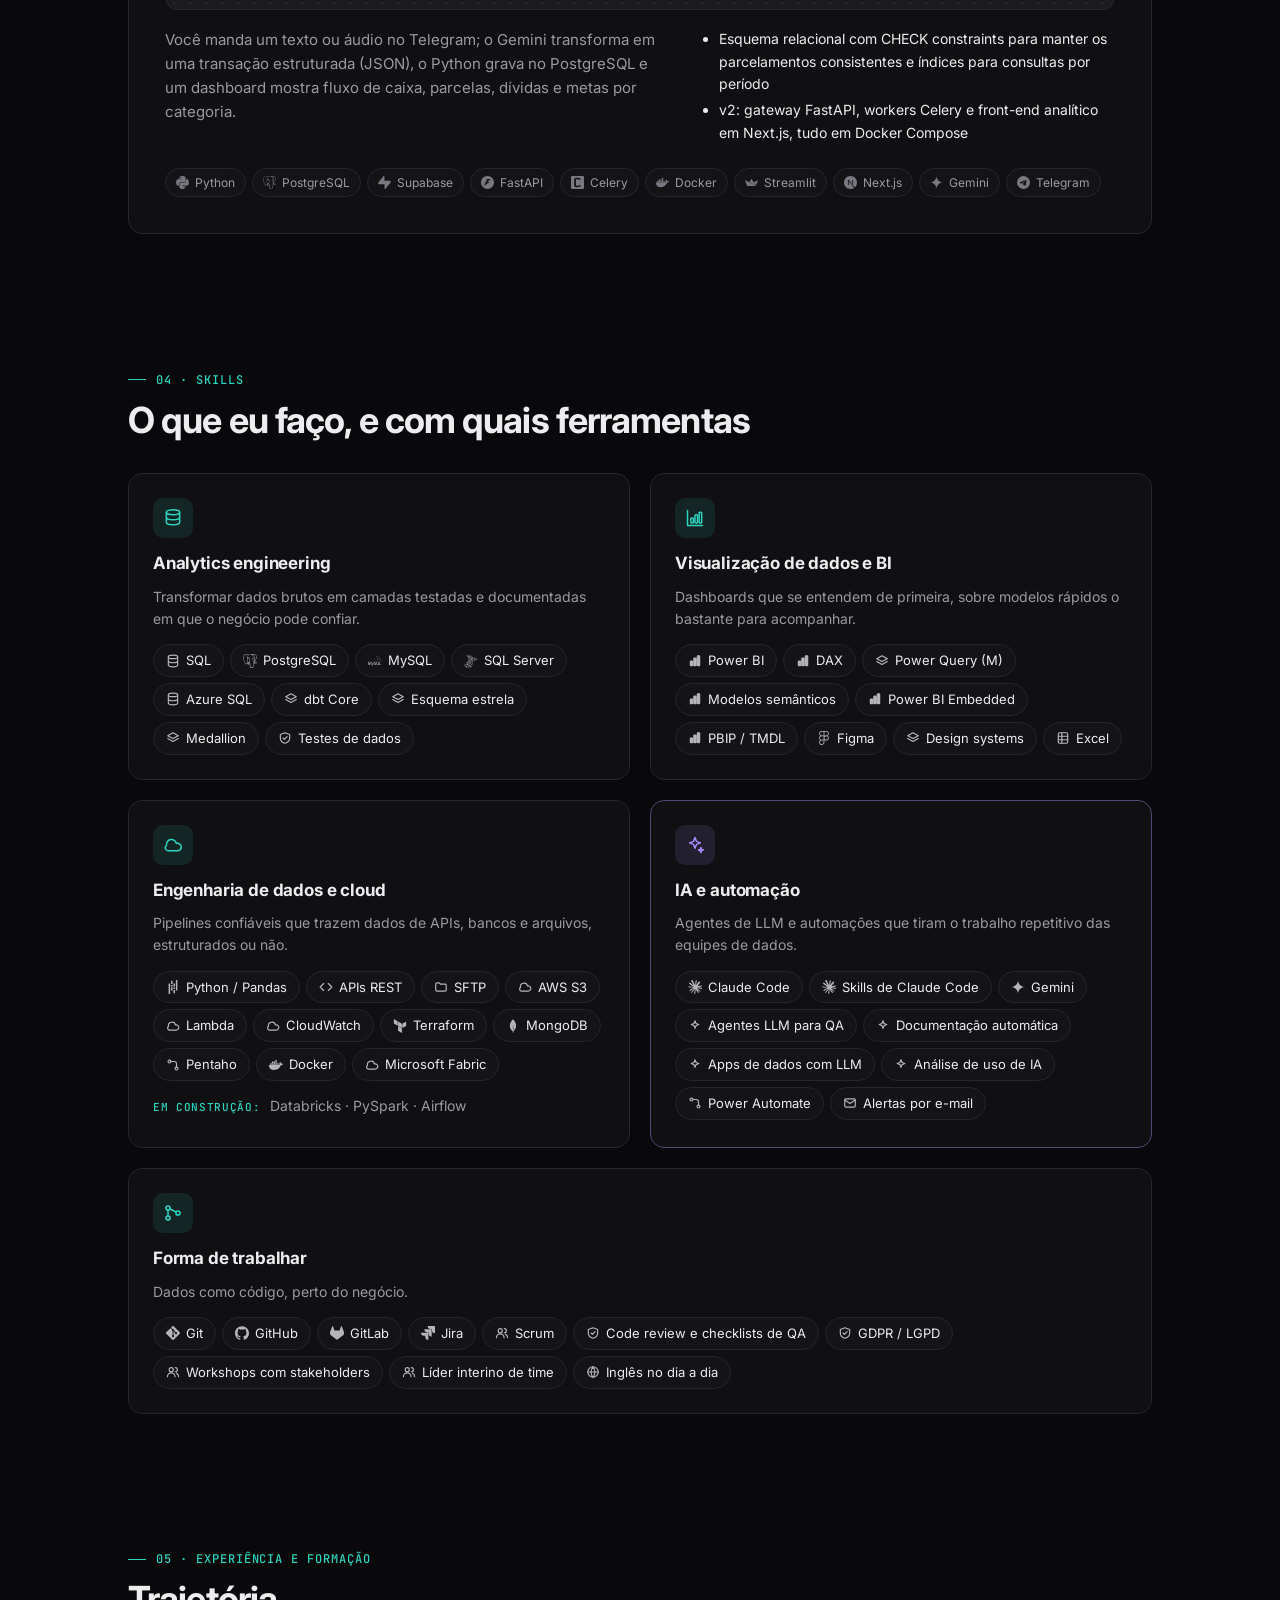
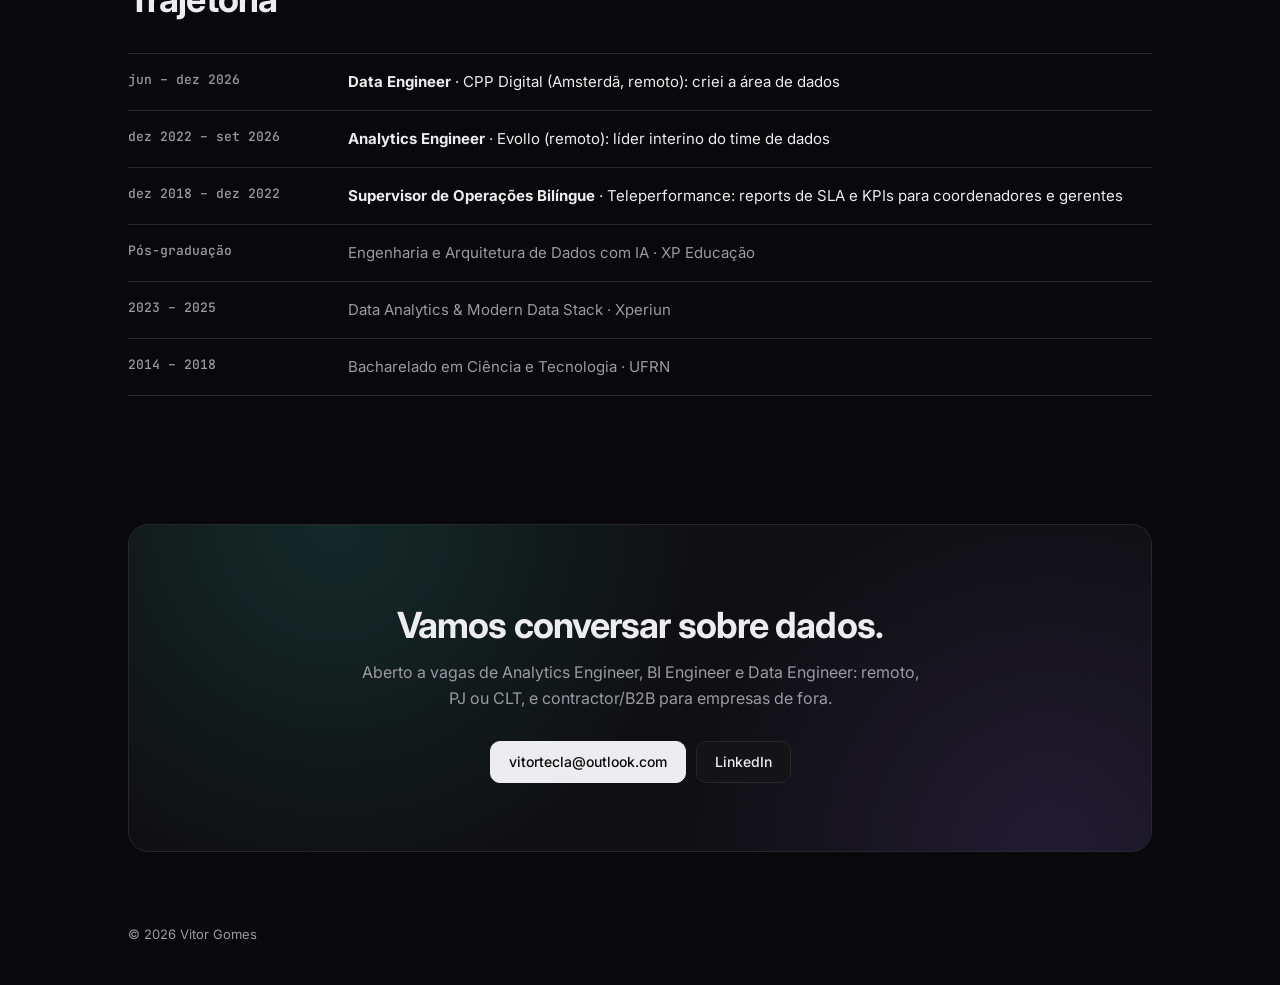
==== commit 42b2cfde: "Evollo case: six-step speech-analytics pipeline; render lineage on load Co-Authored-By: Claude Opus " ====
--- a/pt/index.html
+++ b/pt/index.html
@@ -17,7 +17,7 @@
   <link rel="preconnect" href="https://fonts.googleapis.com">
   <link rel="preconnect" href="https://fonts.gstatic.com" crossorigin>
   <link href="https://fonts.googleapis.com/css2?family=Inter:wght@400;500;600;700&family=JetBrains+Mono:wght@400;500&display=swap" rel="stylesheet">
-  <link rel="stylesheet" href="../styles.css?v=3">
+  <link rel="stylesheet" href="../styles.css?v=4">
   <script>
     document.documentElement.classList.add('js');
     try { const t = localStorage.getItem('theme'); if (t) document.documentElement.dataset.theme = t; } catch (e) {}
@@ -126,22 +126,30 @@
           <span class="tag">Evollo · Analytics Engineer</span>
           <span class="date">dez 2022 – set 2026</span>
         </div>
-        <h3>O data lake por trás de uma plataforma de análise de conversas</h3>
+        <h3>O pipeline de dados por trás de uma plataforma de speech analytics</h3>
         <div class="lineage-box"><div class="lineage" data-lineage="evollo"></div></div>
         <div class="case-grid">
           <div>
             <h4>Problema</h4>
-            <p>Os dados dos clientes chegavam de muitos lugares e em muitos formatos, alguns enviados à mão. O produto precisava de metadados limpos ligados aos arquivos certos de áudio, PDF e texto para reproduzir cada conversa, e os modelos de Power BI em cima disso eram pesados (336 MB, atualização de 20 minutos).</p>
-            <h4>Abordagem</h4>
+            <p>Grandes bancos, operadoras de telecom, varejistas e seguradoras brasileiros enviavam metadados de interações e gravações de chamadas em todo tipo de formato, muitas vezes à mão. A plataforma de speech analytics precisava desses dados validados e ligados às gravações certas antes da transcrição, com prazo diário, e os modelos de Power BI em cima disso eram pesados (336 MB, atualização de 20 minutos).</p>
+            <h4>Abordagem: um pipeline de seis etapas por cliente</h4>
+            <ol class="steps">
+              <li><strong>Captura</strong>: metadados e arquivos de APIs dinâmicas e CRMs, SFTP, S3, SharePoint/OneDrive e bancos SQL/NoSQL (<strong>MySQL, PostgreSQL, SQL Server, MongoDB</strong>), em CSV, JSON, XML, compactados e mídias, com <strong>Python e Pentaho</strong>.</li>
+              <li><strong>Padronização</strong>: os arquivos brutos vão para o <strong>AWS S3</strong> e viram arquivos tabulares datados (<code>YYYYMMDD_metadados.csv</code>).</li>
+              <li><strong>Portão de qualidade</strong>: checagem automática de colunas, tipos de dados, separadores e codificação. O que é válido entra no data warehouse; o que é inválido dispara um <strong>e-mail automático ao cliente</strong> dizendo exatamente o que corrigir e reenviar.</li>
+              <li><strong>Seleção e validação de mídia</strong>: regras de negócio de cada cliente no warehouse escolhem as interações a analisar; o cliente sobe as gravações correspondentes em cerca de um dia, e uma <strong>rotina à meia-noite</strong> valida nome, tamanho e integridade dos arquivos, alertando sobre falhas.</li>
+              <li><strong>Speech analytics</strong>: as mídias validadas passam por transcrição (fala → texto) e <strong>marcação com IA</strong> de termos e categorias, e seguem para a plataforma de qualidade.</li>
+              <li><strong>Entrega</strong>: <strong>Power BI embarcado</strong> na plataforma, além de arquivos de retorno customizados, com transcrições e marcações, para os sistemas internos de cada cliente.</li>
+            </ol>
+            <h4>Por baixo dos panos</h4>
             <ul>
-              <li>Extração com <strong>Python e Pentaho</strong> de SFTP, APIs REST e CRMs, outros buckets S3, SharePoint/OneDrive e bancos relacionais e NoSQL (<strong>MySQL, PostgreSQL, SQL Server, MongoDB</strong>), com paginação, retries e logs no CloudWatch.</li>
-              <li>Dados brutos no <strong>data lake S3</strong>, quase sempre em JSON, ao lado dos arquivos das conversas: áudios, PDFs, textos, CSV/XLSX e arquivos TAR/ZIP. Alguns fluxos iam direto para o banco.</li>
-              <li>Um fluxo Python em três etapas: <strong>validação</strong> (Unity, um motor de metadados e qualidade com alertas) → <strong>tratamento</strong> → <strong>envio</strong> para a plataforma da empresa, que usava os metadados e o caminho do arquivo para encontrar e reproduzir cada conversa.</li>
-              <li>Orquestração orientada a tabela com <strong>AWS Lambda e Terraform</strong>, substituindo os uploads manuais dos clientes.</li>
+              <li>Orquestração orientada a tabela com <strong>AWS Lambda e Terraform</strong>, logs no CloudWatch e o <strong>Unity</strong>, um motor Python de metadados e qualidade com alertas, substituindo os uploads manuais dos clientes.</li>
               <li>No BI, levei a lógica pesada <strong>para o SQL</strong> (esquema estrela, query folding, DAX mais enxuto); fluxos de negócio automatizados com <strong>Power Automate</strong>.</li>
             </ul>
           </div>
           <div class="case-side">
+            <div class="result"><span class="result-num">6 etapas</span><span>captura → portão de qualidade → IA de fala → entrega, por cliente</span></div>
+            <div class="result"><span class="result-num">00:00</span><span>validação noturna das mídias com alerta automático ao cliente</span></div>
             <div class="result"><span class="result-num">−82%</span><span>tamanho do modelo (336 → 60 MB)</span></div>
             <div class="result"><span class="result-num">−65%</span><span>tempo de atualização (20 → 7 min)</span></div>
             <div class="result"><span class="result-num">5 GB→348 MB</span><span>pico de RAM por tabela</span></div>
@@ -380,6 +388,6 @@
     <iframe id="reportFrame" title="Relatório do Power BI" allowfullscreen></iframe>
   </dialog>
 
-  <script src="../script.js?v=3"></script>
+  <script src="../script.js?v=4"></script>
 </body>
 </html>
--- a/styles.css
+++ b/styles.css
@@ -209,6 +209,15 @@
 .case p, .case li { font-size: 15px; }
 .case ul:not(.chips) { padding-left: 18px; display: grid; gap: 6px; }
 .case-side { display: flex; flex-direction: column; gap: 12px; }
+.case ol.steps { list-style: none; padding: 0; counter-reset: step; display: grid; gap: 10px; }
+.case ol.steps li { counter-increment: step; position: relative; padding-left: 36px; }
+.case ol.steps li::before {
+  content: counter(step); position: absolute; left: 0; top: 1px; width: 24px; height: 24px; border-radius: 7px;
+  display: grid; place-items: center; font: 600 12px/1 "JetBrains Mono", monospace;
+  background: var(--accent-soft); color: var(--accent);
+}
+.case ol.steps li:nth-child(5)::before { background: var(--ai-soft); color: var(--accent-2); }
+.case code { font: 500 12.5px "JetBrains Mono", monospace; padding: 1px 6px; border-radius: 5px; background: var(--surface-2); white-space: nowrap; }
 .result {
   display: flex; align-items: baseline; gap: 12px; padding: 14px 16px; border-radius: 10px;
   background: var(--surface-2); font-size: 14px; color: var(--muted);
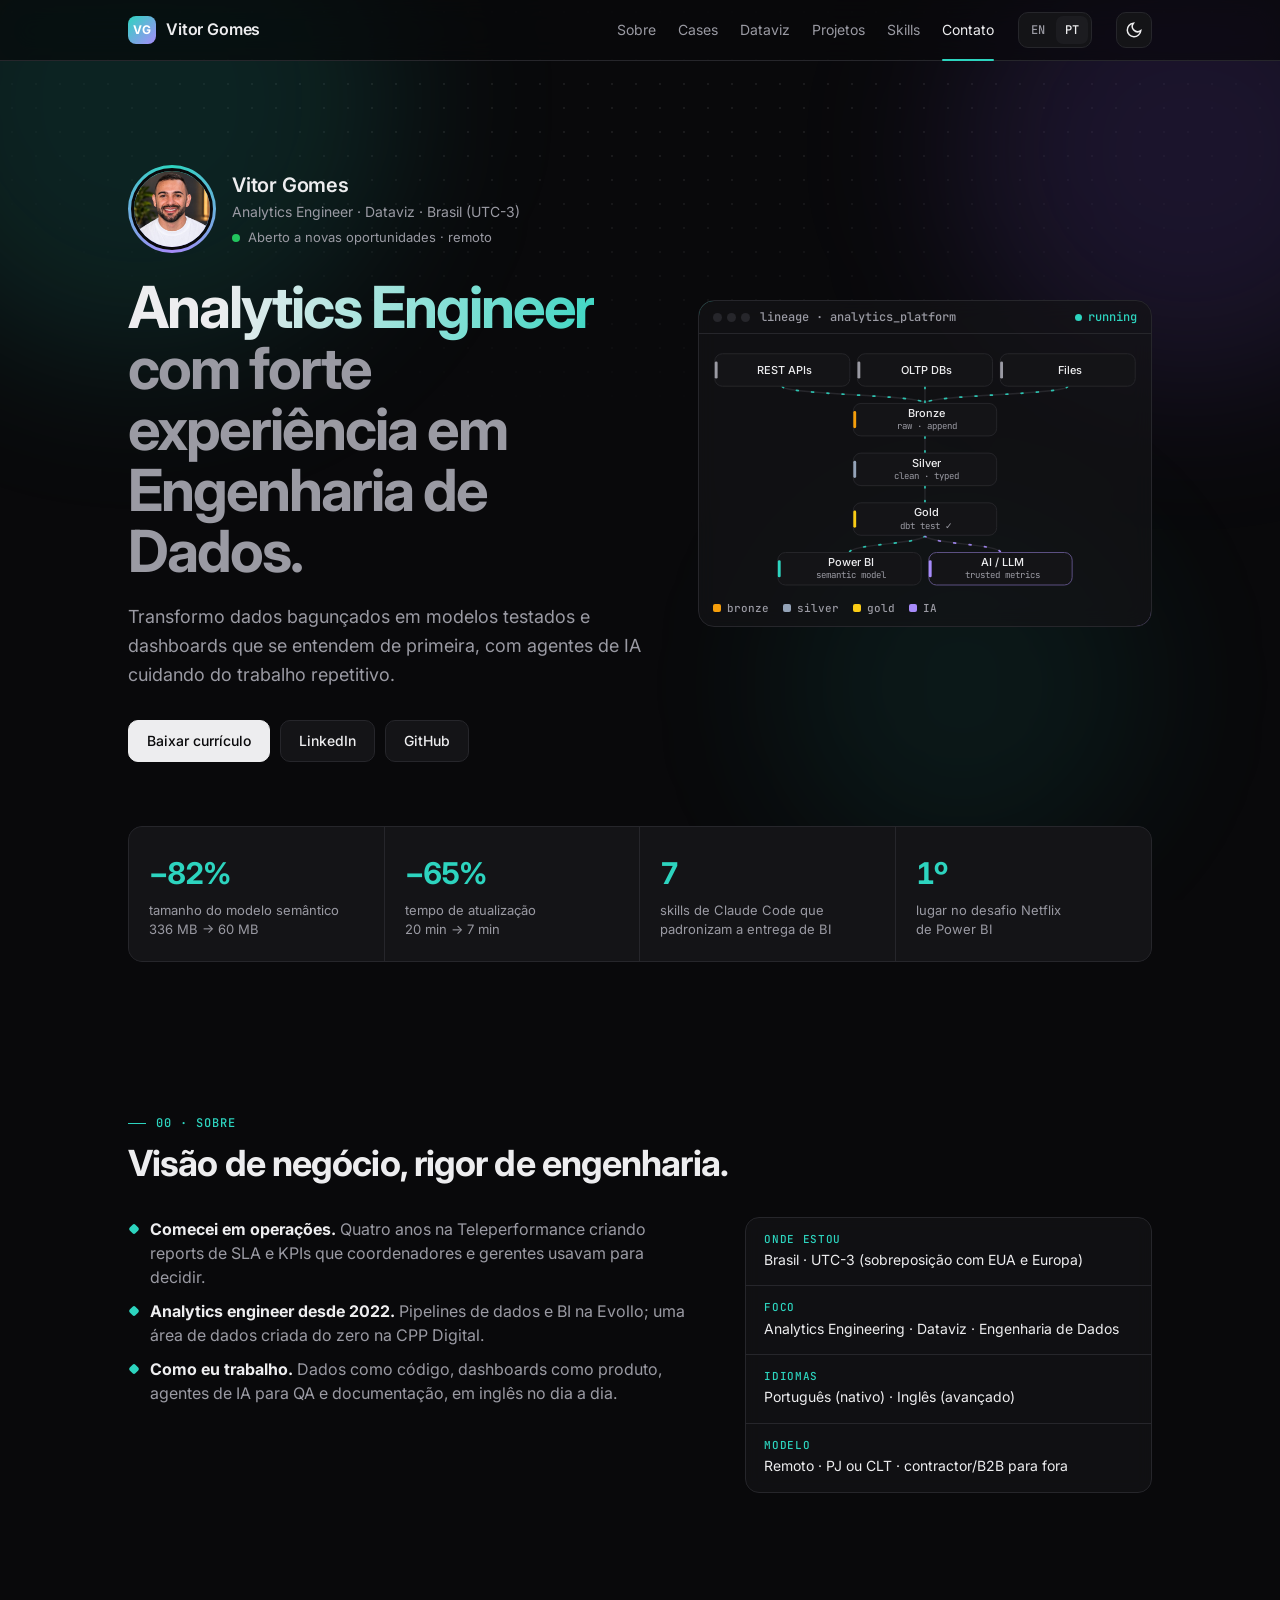
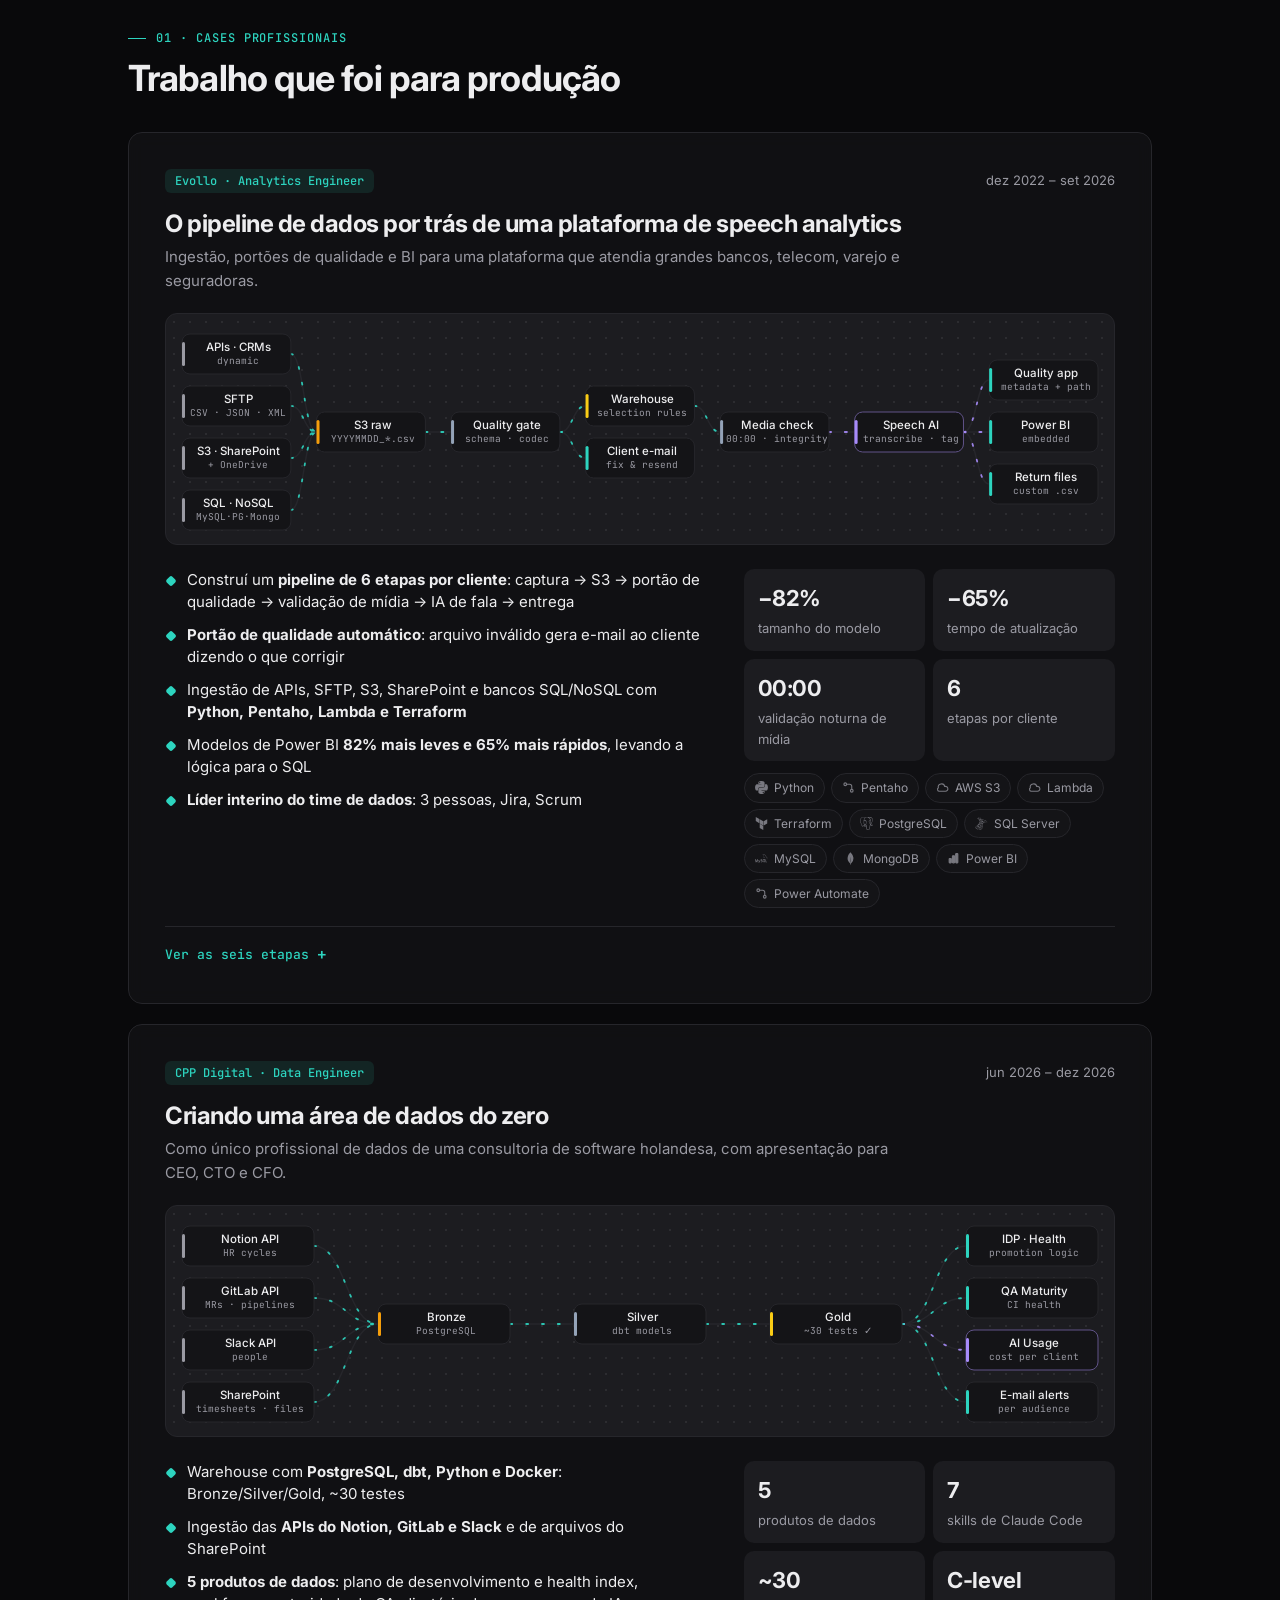
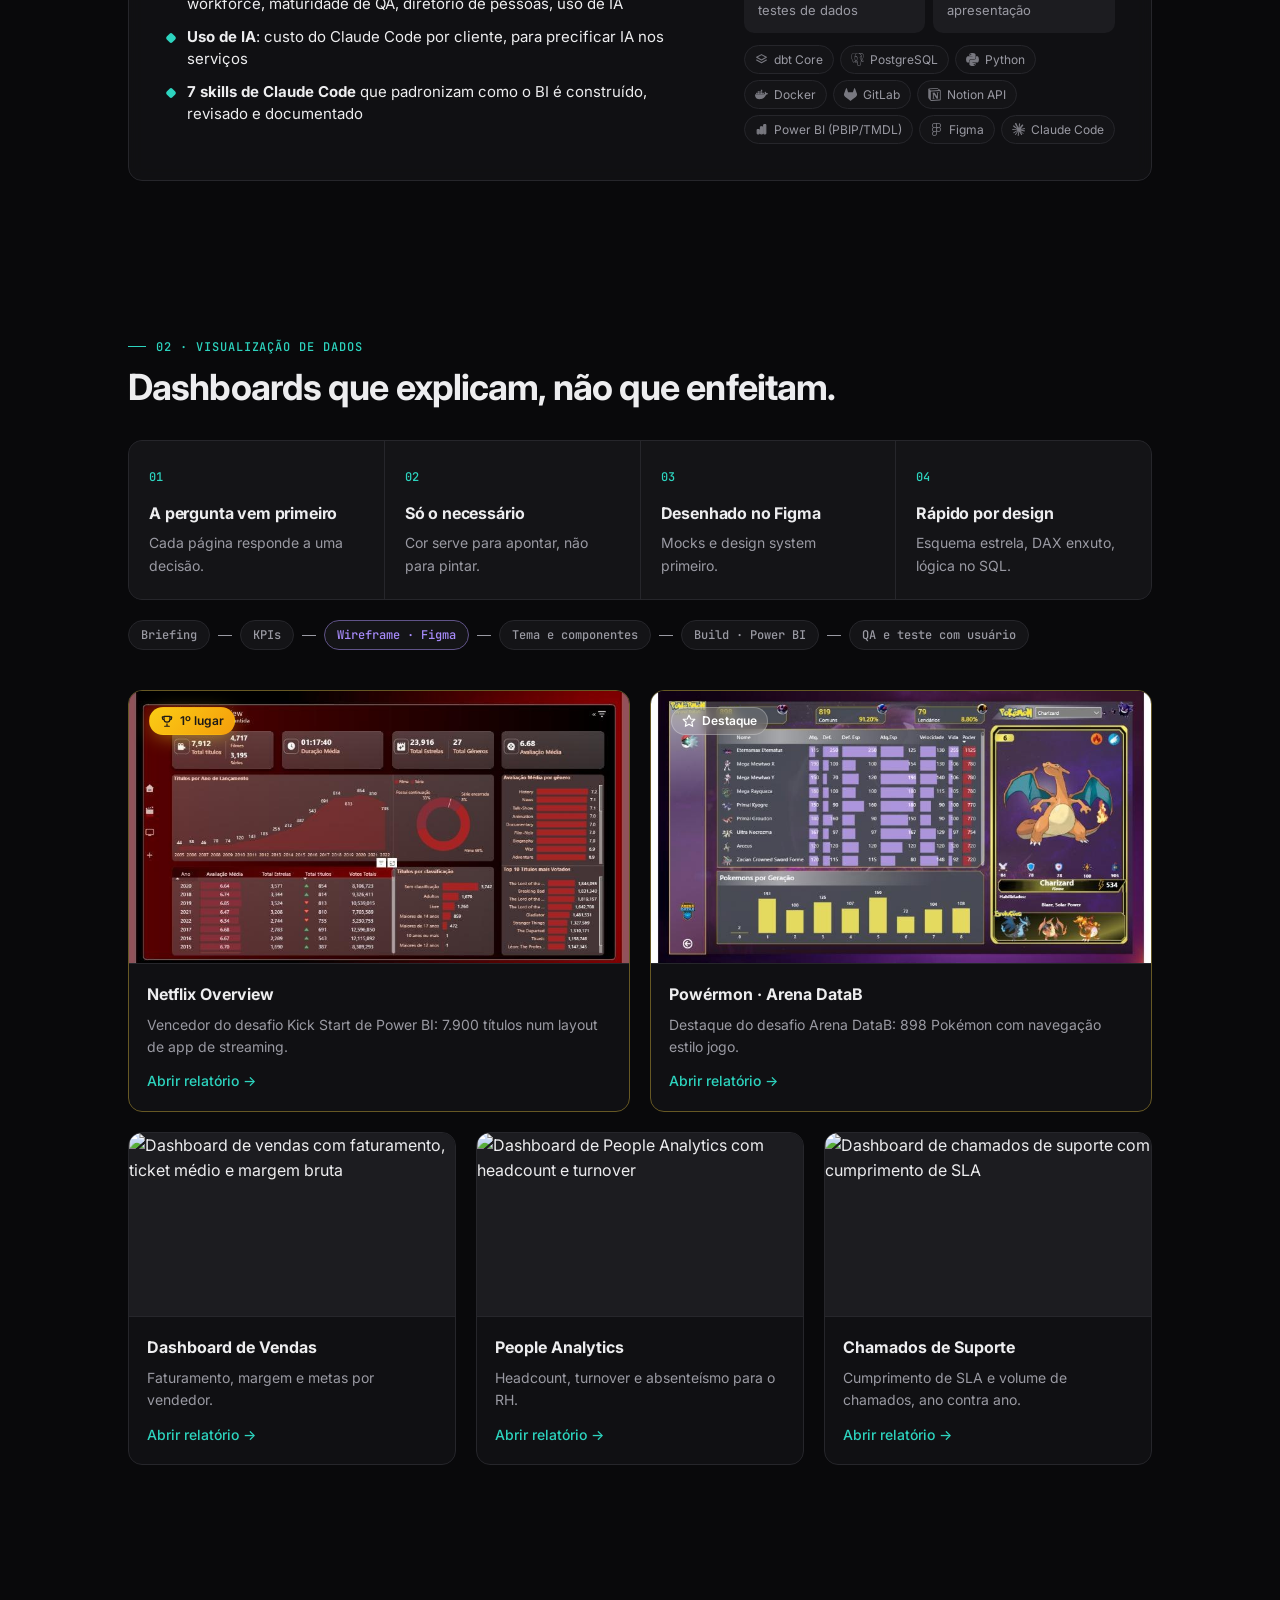
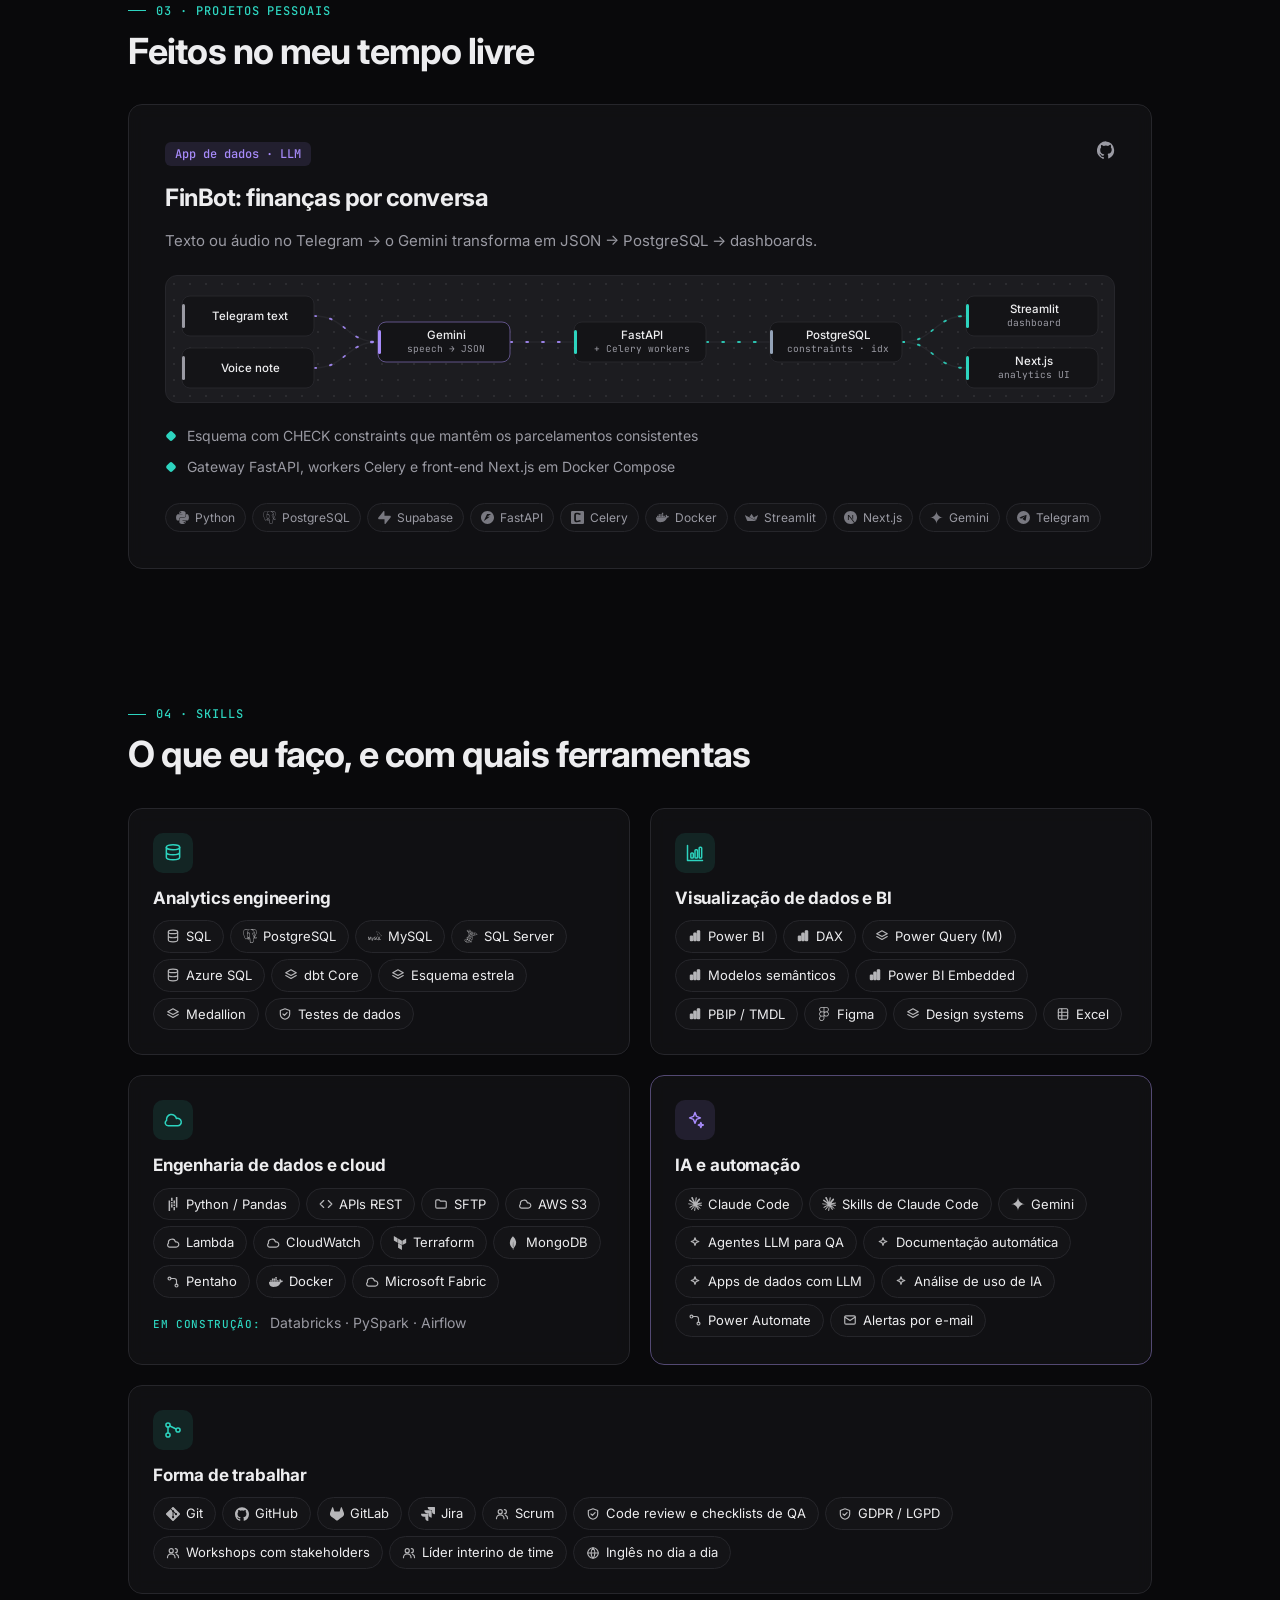
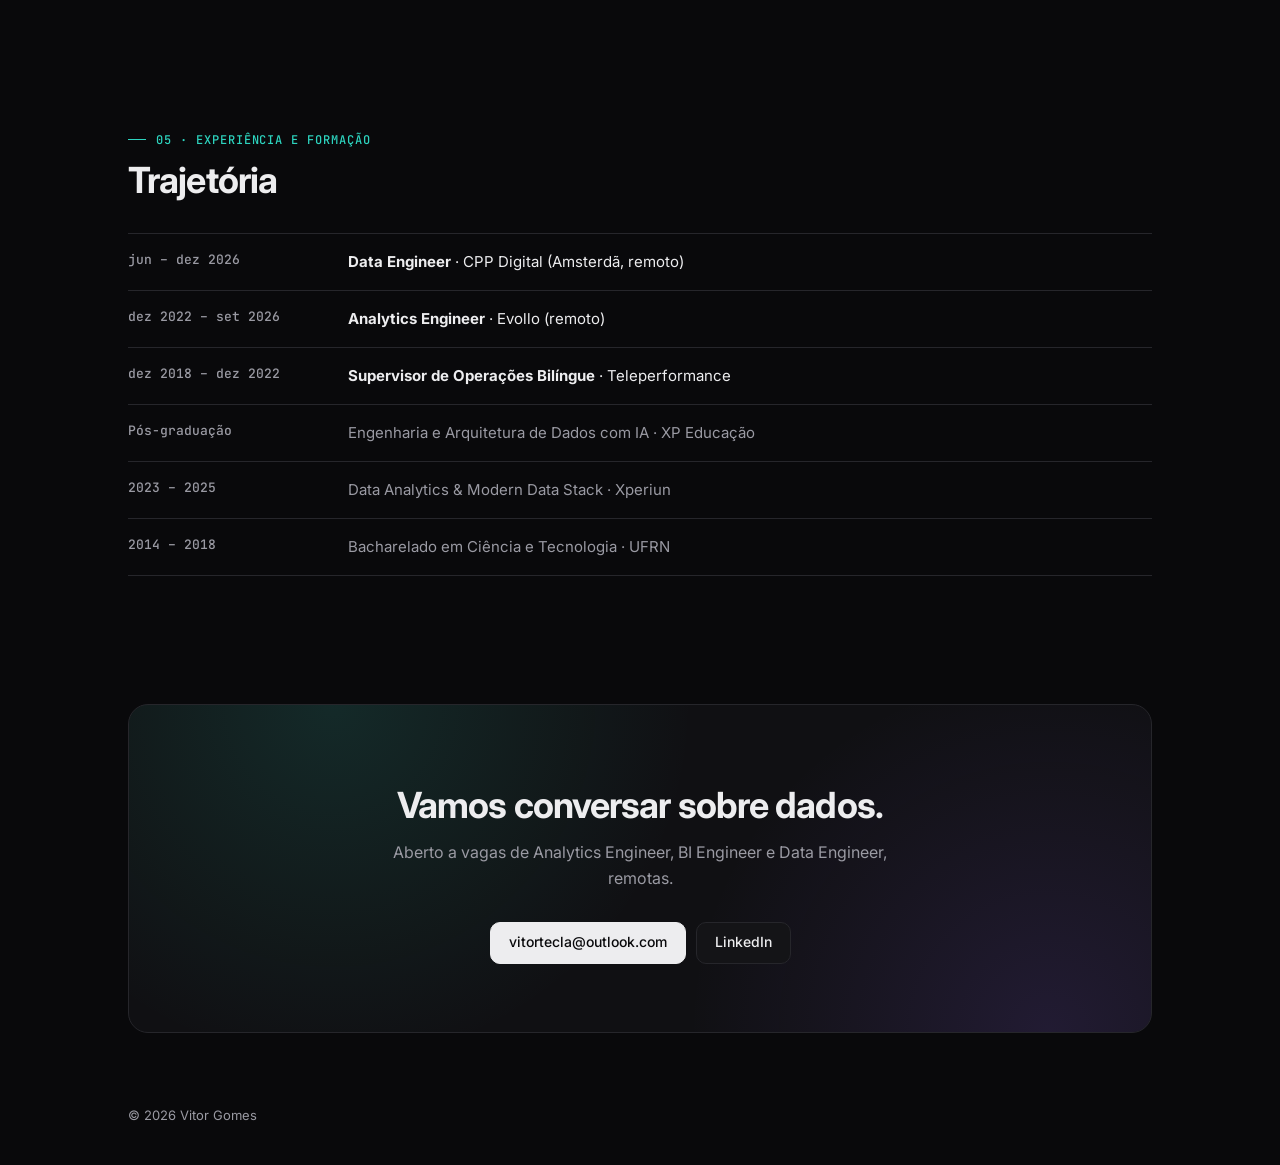
==== commit 2df06ff6: "Condense copy: bullets, 2x2 results, expandable detail; compact vertical lineage Co-Authored-By: Cla" ====
--- a/pt/index.html
+++ b/pt/index.html
@@ -17,7 +17,7 @@
   <link rel="preconnect" href="https://fonts.googleapis.com">
   <link rel="preconnect" href="https://fonts.gstatic.com" crossorigin>
   <link href="https://fonts.googleapis.com/css2?family=Inter:wght@400;500;600;700&family=JetBrains+Mono:wght@400;500&display=swap" rel="stylesheet">
-  <link rel="stylesheet" href="../styles.css?v=4">
+  <link rel="stylesheet" href="../styles.css?v=5">
   <script>
     document.documentElement.classList.add('js');
     try { const t = localStorage.getItem('theme'); if (t) document.documentElement.dataset.theme = t; } catch (e) {}
@@ -63,7 +63,7 @@
           </div>
         </div>
         <h1 class="reveal"><span class="grad">Analytics Engineer</span><br><span class="muted">com forte experiência em Engenharia de Dados.</span></h1>
-        <p class="lead reveal">Levo dados de fontes bagunçadas até modelos testados e dashboards que se entendem de primeira: desenhados no Figma, pensados para a decisão, sem nada na tela que não tenha motivo para estar lá. Agentes de LLM como Claude Code e Gemini automatizam a parte repetitiva.</p>
+        <p class="lead reveal">Transformo dados bagunçados em modelos testados e dashboards que se entendem de primeira, com agentes de IA cuidando do trabalho repetitivo.</p>
         <div class="cta reveal">
           <a class="btn btn-primary" href="../assets/VitorGomes_Dados_PTBR_v2.pdf" target="_blank" rel="noopener">Baixar currículo</a>
           <a class="btn" href="https://www.linkedin.com/in/vitorgomesbusiness" target="_blank" rel="noopener">LinkedIn</a>
@@ -98,17 +98,16 @@
         <h2>Visão de negócio, rigor de engenharia.</h2>
       </div>
       <div class="about">
-        <div class="about-text reveal">
-          <p>Comecei em operações na Teleperformance, de agente bilíngue a supervisor de operações, criando reports e análises de SLA e KPIs que coordenadores e gerentes usavam para tomar decisões operacionais. Foi ali que aprendi a parte do trabalho com dados que nenhuma ferramenta ensina: o que quem decide realmente precisa ver.</p>
-          <p>Desde 2022 trabalho como analytics engineer. Na Evollo, construí a ingestão e o data lake no AWS S3 que alimentavam uma plataforma de análise de conversas, e deixei os modelos de Power BI 82% mais leves. Na CPP Digital, uma consultoria de software holandesa, comecei a área de dados do zero: warehouse, modelos dbt, padrões e cinco produtos de dados, apresentados ao CEO, CTO e CFO.</p>
-          <p>Trato dados como código (versionamento, testes, documentação) e dashboards como produto (desenhados no Figma, enxutos, validados com quem usa). Agentes de IA fazem o trabalho pesado de QA, scaffolding e documentação. Trabalho em inglês todos os dias com times da Holanda, de Portugal e das Filipinas.</p>
-        </div>
+        <ul class="about-list reveal">
+          <li><strong>Comecei em operações.</strong> Quatro anos na Teleperformance criando reports de SLA e KPIs que coordenadores e gerentes usavam para decidir.</li>
+          <li><strong>Analytics engineer desde 2022.</strong> Pipelines de dados e BI na Evollo; uma área de dados criada do zero na CPP Digital.</li>
+          <li><strong>Como eu trabalho.</strong> Dados como código, dashboards como produto, agentes de IA para QA e documentação, em inglês no dia a dia.</li>
+        </ul>
         <dl class="facts reveal">
           <div><dt>Onde estou</dt><dd>Brasil · UTC-3 (sobreposição com EUA e Europa)</dd></div>
-          <div><dt>Foco</dt><dd>Analytics Engineering · Visualização de dados · Engenharia de Dados</dd></div>
-          <div><dt>Idiomas</dt><dd>Português (nativo) · Inglês (avançado, uso diário)</dd></div>
+          <div><dt>Foco</dt><dd>Analytics Engineering · Dataviz · Engenharia de Dados</dd></div>
+          <div><dt>Idiomas</dt><dd>Português (nativo) · Inglês (avançado)</dd></div>
           <div><dt>Modelo</dt><dd>Remoto · PJ ou CLT · contractor/B2B para fora</dd></div>
-          <div><dt>Reconhecimento</dt><dd>1º lugar, desafio Netflix de Power BI · destaque, desafio Pokémon</dd></div>
         </dl>
       </div>
     </section>
@@ -118,7 +117,6 @@
       <div class="section-head reveal">
         <p class="kicker">01 · Cases profissionais</p>
         <h2>Trabalho que foi para produção</h2>
-        <p class="section-sub">Código e dados das empresas são confidenciais, então os projetos estão escritos como cases: problema, abordagem, resultado.</p>
       </div>
 
       <article class="case spot reveal">
@@ -127,38 +125,39 @@
           <span class="date">dez 2022 – set 2026</span>
         </div>
         <h3>O pipeline de dados por trás de uma plataforma de speech analytics</h3>
+        <p class="case-sum">Ingestão, portões de qualidade e BI para uma plataforma que atendia grandes bancos, telecom, varejo e seguradoras.</p>
         <div class="lineage-box"><div class="lineage" data-lineage="evollo"></div></div>
         <div class="case-grid">
-          <div>
-            <h4>Problema</h4>
-            <p>Grandes bancos, operadoras de telecom, varejistas e seguradoras brasileiros enviavam metadados de interações e gravações de chamadas em todo tipo de formato, muitas vezes à mão. A plataforma de speech analytics precisava desses dados validados e ligados às gravações certas antes da transcrição, com prazo diário, e os modelos de Power BI em cima disso eram pesados (336 MB, atualização de 20 minutos).</p>
-            <h4>Abordagem: um pipeline de seis etapas por cliente</h4>
-            <ol class="steps">
-              <li><strong>Captura</strong>: metadados e arquivos de APIs dinâmicas e CRMs, SFTP, S3, SharePoint/OneDrive e bancos SQL/NoSQL (<strong>MySQL, PostgreSQL, SQL Server, MongoDB</strong>), em CSV, JSON, XML, compactados e mídias, com <strong>Python e Pentaho</strong>.</li>
-              <li><strong>Padronização</strong>: os arquivos brutos vão para o <strong>AWS S3</strong> e viram arquivos tabulares datados (<code>YYYYMMDD_metadados.csv</code>).</li>
-              <li><strong>Portão de qualidade</strong>: checagem automática de colunas, tipos de dados, separadores e codificação. O que é válido entra no data warehouse; o que é inválido dispara um <strong>e-mail automático ao cliente</strong> dizendo exatamente o que corrigir e reenviar.</li>
-              <li><strong>Seleção e validação de mídia</strong>: regras de negócio de cada cliente no warehouse escolhem as interações a analisar; o cliente sobe as gravações correspondentes em cerca de um dia, e uma <strong>rotina à meia-noite</strong> valida nome, tamanho e integridade dos arquivos, alertando sobre falhas.</li>
-              <li><strong>Speech analytics</strong>: as mídias validadas passam por transcrição (fala → texto) e <strong>marcação com IA</strong> de termos e categorias, e seguem para a plataforma de qualidade.</li>
-              <li><strong>Entrega</strong>: <strong>Power BI embarcado</strong> na plataforma, além de arquivos de retorno customizados, com transcrições e marcações, para os sistemas internos de cada cliente.</li>
-            </ol>
-            <h4>Por baixo dos panos</h4>
-            <ul>
-              <li>Orquestração orientada a tabela com <strong>AWS Lambda e Terraform</strong>, logs no CloudWatch e o <strong>Unity</strong>, um motor Python de metadados e qualidade com alertas, substituindo os uploads manuais dos clientes.</li>
-              <li>No BI, levei a lógica pesada <strong>para o SQL</strong> (esquema estrela, query folding, DAX mais enxuto); fluxos de negócio automatizados com <strong>Power Automate</strong>.</li>
+          <ul class="impact">
+            <li>Construí um <strong>pipeline de 6 etapas por cliente</strong>: captura → S3 → portão de qualidade → validação de mídia → IA de fala → entrega</li>
+            <li><strong>Portão de qualidade automático</strong>: arquivo inválido gera e-mail ao cliente dizendo o que corrigir</li>
+            <li>Ingestão de APIs, SFTP, S3, SharePoint e bancos SQL/NoSQL com <strong>Python, Pentaho, Lambda e Terraform</strong></li>
+            <li>Modelos de Power BI <strong>82% mais leves e 65% mais rápidos</strong>, levando a lógica para o SQL</li>
+            <li><strong>Líder interino do time de dados</strong>: 3 pessoas, Jira, Scrum</li>
+          </ul>
+          <div class="case-side">
+            <div class="results">
+              <div class="result"><span class="result-num">−82%</span><span>tamanho do modelo</span></div>
+              <div class="result"><span class="result-num">−65%</span><span>tempo de atualização</span></div>
+              <div class="result"><span class="result-num">00:00</span><span>validação noturna de mídia</span></div>
+              <div class="result"><span class="result-num">6</span><span>etapas por cliente</span></div>
+            </div>
+            <ul class="chips">
+              <li>Python</li><li>Pentaho</li><li>AWS S3</li><li>Lambda</li><li>Terraform</li><li>PostgreSQL</li><li>SQL Server</li><li>MySQL</li><li>MongoDB</li><li>Power BI</li><li>Power Automate</li>
             </ul>
           </div>
-          <div class="case-side">
-            <div class="result"><span class="result-num">6 etapas</span><span>captura → portão de qualidade → IA de fala → entrega, por cliente</span></div>
-            <div class="result"><span class="result-num">00:00</span><span>validação noturna das mídias com alerta automático ao cliente</span></div>
-            <div class="result"><span class="result-num">−82%</span><span>tamanho do modelo (336 → 60 MB)</span></div>
-            <div class="result"><span class="result-num">−65%</span><span>tempo de atualização (20 → 7 min)</span></div>
-            <div class="result"><span class="result-num">5 GB→348 MB</span><span>pico de RAM por tabela</span></div>
-            <div class="result"><span class="result-num">Líder</span><span>líder interino do time de dados (3 pessoas, Jira, Scrum)</span></div>
-            <ul class="chips">
-              <li>Python</li><li>Pentaho</li><li>AWS S3</li><li>Lambda</li><li>CloudWatch</li><li>Terraform</li><li>MySQL</li><li>PostgreSQL</li><li>SQL Server</li><li>MongoDB</li><li>SFTP</li><li>SharePoint</li><li>Power BI</li><li>Power Automate</li><li>Microsoft Fabric</li><li>Jira</li>
-            </ul>
-          </div>
-        </div>
+        </div>
+        <details class="more">
+          <summary>Ver as seis etapas</summary>
+          <ol class="steps">
+            <li><strong>Captura</strong>: metadados e arquivos (CSV, JSON, XML, compactados, mídias) de APIs, CRMs, SFTP e bancos.</li>
+            <li><strong>Padronização</strong>: os arquivos brutos vão para o S3 como tabelas datadas (<code>YYYYMMDD_metadados.csv</code>).</li>
+            <li><strong>Portão de qualidade</strong>: checagem de colunas, tipos, separadores e codificação; válido → warehouse, inválido → e-mail ao cliente.</li>
+            <li><strong>Seleção e validação de mídia</strong>: regras do cliente escolhem as interações; gravações validadas à meia-noite (nome, tamanho, integridade).</li>
+            <li><strong>Speech analytics</strong>: transcrição e marcação de termos e categorias com IA.</li>
+            <li><strong>Entrega</strong>: Power BI embarcado e arquivos de retorno customizados por cliente.</li>
+          </ol>
+        </details>
       </article>
 
       <article class="case spot reveal">
@@ -167,29 +166,27 @@
           <span class="date">jun 2026 – dez 2026</span>
         </div>
         <h3>Criando uma área de dados do zero</h3>
+        <p class="case-sum">Como único profissional de dados de uma consultoria de software holandesa, com apresentação para CEO, CTO e CFO.</p>
         <div class="lineage-box"><div class="lineage" data-lineage="cpp"></div></div>
         <div class="case-grid">
-          <div>
-            <h4>Problema</h4>
-            <p>Como único profissional de dados da empresa, encontrei RH, QA e operações com perguntas reais, mas os dados estavam espalhados entre Notion, GitLab, Slack, SharePoint e timesheets, sem warehouse, sem histórico e sem padrões.</p>
-            <h4>Abordagem</h4>
-            <ul>
-              <li>Construí o warehouse: <strong>PostgreSQL + dbt Core + Python + Docker + GitLab</strong>, camadas Bronze / Silver / Gold, <strong>~30 testes SQL customizados</strong>.</li>
-              <li>Ingestão da <strong>API do Notion</strong> (ciclos de avaliação do RH), da <strong>API do GitLab</strong> (merge requests, merges, pipelines que falharam: métricas para o time de QA), da <strong>API do Slack</strong> e de arquivos no SharePoint.</li>
-              <li>Entreguei cinco produtos de dados: o <strong>Plano de Desenvolvimento Individual (IDP)</strong> com People Health Index e regras de elegibilidade a promoção, Workforce analytics, <strong>QA Maturity</strong>, um diretório de pessoas e um estudo de <strong>uso de IA</strong>.</li>
-              <li>Uso de IA: quem usa Claude Code, quanto e para qual cliente, rateado pelas horas do timesheet, para a empresa saber quanto cobrar para cobrir o custo de IA.</li>
-              <li>Escrevi <strong>7 skills de Claude Code</strong> (scaffold, KPIs, pipeline, tema, design, QA, documentação) para que qualquer pessoa obtenha a mesma estrutura e os mesmos checks; padrões de BI, PBIP/TMDL no Git, regras de GDPR/LGPD (só agregados, grupos pequenos suprimidos).</li>
+          <ul class="impact">
+            <li>Warehouse com <strong>PostgreSQL, dbt, Python e Docker</strong>: Bronze/Silver/Gold, ~30 testes</li>
+            <li>Ingestão das <strong>APIs do Notion, GitLab e Slack</strong> e de arquivos do SharePoint</li>
+            <li><strong>5 produtos de dados</strong>: plano de desenvolvimento e health index, workforce, maturidade de QA, diretório de pessoas, uso de IA</li>
+            <li><strong>Uso de IA</strong>: custo do Claude Code por cliente, para precificar IA nos serviços</li>
+            <li><strong>7 skills de Claude Code</strong> que padronizam como o BI é construído, revisado e documentado</li>
+          </ul>
+          <div class="case-side">
+            <div class="results">
+              <div class="result"><span class="result-num">5</span><span>produtos de dados</span></div>
+              <div class="result"><span class="result-num">7</span><span>skills de Claude Code</span></div>
+              <div class="result"><span class="result-num">~30</span><span>testes de dados</span></div>
+              <div class="result"><span class="result-num">C-level</span><span>apresentação</span></div>
+            </div>
+            <ul class="chips">
+              <li>dbt Core</li><li>PostgreSQL</li><li>Python</li><li>Docker</li><li>GitLab</li><li>Notion API</li><li>Power BI (PBIP/TMDL)</li><li>Figma</li><li>Claude Code</li>
             </ul>
           </div>
-          <div class="case-side">
-            <div class="result"><span class="result-num">C-level</span><span>apresentado a CEO, CTO e CFO</span></div>
-            <div class="result"><span class="result-num">5</span><span>produtos de dados, do zero</span></div>
-            <div class="result"><span class="result-num">7</span><span>skills de Claude Code para BI</span></div>
-            <div class="result"><span class="result-num">~30</span><span>testes de dados customizados</span></div>
-            <ul class="chips">
-              <li>dbt Core</li><li>PostgreSQL</li><li>Python</li><li>Docker</li><li>GitLab</li><li>Notion API</li><li>Slack API</li><li>SharePoint</li><li>Power BI (PBIP/TMDL)</li><li>Figma</li><li>Claude Code</li><li>Gemini</li>
-            </ul>
-          </div>
         </div>
       </article>
     </section>
@@ -199,14 +196,13 @@
       <div class="section-head reveal">
         <p class="kicker">02 · Visualização de dados</p>
         <h2>Dashboards que explicam, não que enfeitam.</h2>
-        <p class="section-sub">Um dashboard bonito que ninguém entende é um dashboard que falhou. Desenho relatórios como produto: começo pela decisão, mantenho só o que ajuda nela e desenho no Figma antes de qualquer visual entrar no Power BI.</p>
       </div>
 
       <div class="principles">
-        <div class="principle reveal"><span class="p-num">01</span><h3>A pergunta vem primeiro</h3><p>Cada página responde a uma decisão. KPIs, metas e bases de comparação são combinados com quem pede antes do design começar.</p></div>
-        <div class="principle reveal"><span class="p-num">02</span><h3>Só o necessário</h3><p>Tiro o que não carrega significado: bordas, legendas, casas decimais, cores extras. Cor serve para apontar, não para pintar.</p></div>
-        <div class="principle reveal"><span class="p-num">03</span><h3>Desenhado no Figma</h3><p>Wireframes e mocks primeiro; depois fundos, temas e uma biblioteca de componentes, claro e escuro, sobre um design system.</p></div>
-        <div class="principle reveal"><span class="p-num">04</span><h3>Rápido por design</h3><p>Esquema estrela, DAX enxuto e lógica no SQL, para o relatório responder em segundos, não em minutos.</p></div>
+        <div class="principle reveal"><span class="p-num">01</span><h3>A pergunta vem primeiro</h3><p>Cada página responde a uma decisão.</p></div>
+        <div class="principle reveal"><span class="p-num">02</span><h3>Só o necessário</h3><p>Cor serve para apontar, não para pintar.</p></div>
+        <div class="principle reveal"><span class="p-num">03</span><h3>Desenhado no Figma</h3><p>Mocks e design system primeiro.</p></div>
+        <div class="principle reveal"><span class="p-num">04</span><h3>Rápido por design</h3><p>Esquema estrela, DAX enxuto, lógica no SQL.</p></div>
       </div>
 
       <ol class="process reveal" aria-label="Processo de design">
@@ -224,7 +220,7 @@
           </span>
           <span class="shot-body">
             <strong>Netflix Overview</strong>
-            <span>Vencedor do desafio Kick Start de Power BI na comunidade brasileira de dados. 7.900 títulos analisados por ano de lançamento, avaliação por gênero e votos do público, num layout de app de streaming.</span>
+            <span>Vencedor do desafio Kick Start de Power BI: 7.900 títulos num layout de app de streaming.</span>
             <span class="open">Abrir relatório →</span>
           </span>
         </button>
@@ -238,7 +234,7 @@
           </span>
           <span class="shot-body">
             <strong>Powérmon · Arena DataB</strong>
-            <span>Destaque do desafio Arena DataB. 898 Pokémon com um card estilo jogo que vai da lista completa até os atributos e as evoluções de cada personagem.</span>
+            <span>Destaque do desafio Arena DataB: 898 Pokémon com navegação estilo jogo.</span>
             <span class="open">Abrir relatório →</span>
           </span>
         </button>
@@ -249,7 +245,7 @@
           <span class="shot-img"><img src="https://db.xperiun.com/storage/v1/object/public/portfolio/bubble/f1742167600778x26133342336862685-pag1.webp" alt="Dashboard de vendas com faturamento, ticket médio e margem bruta" loading="lazy"></span>
           <span class="shot-body">
             <strong>Dashboard de Vendas</strong>
-            <span>Faturamento, ticket médio e margem bruta contra o mesmo período do ano anterior; atingimento de meta por vendedor.</span>
+            <span>Faturamento, margem e metas por vendedor.</span>
             <span class="open">Abrir relatório →</span>
           </span>
         </button>
@@ -257,7 +253,7 @@
           <span class="shot-img"><img src="https://db.xperiun.com/storage/v1/object/public/portfolio/bubble/f1742167877831x24809626382164330-pag1.webp" alt="Dashboard de People Analytics com headcount e turnover" loading="lazy"></span>
           <span class="shot-body">
             <strong>People Analytics</strong>
-            <span>Contratações, turnover, headcount, absenteísmo, folha e horas extras para o RH.</span>
+            <span>Headcount, turnover e absenteísmo para o RH.</span>
             <span class="open">Abrir relatório →</span>
           </span>
         </button>
@@ -265,7 +261,7 @@
           <span class="shot-img"><img src="https://db.xperiun.com/storage/v1/object/public/portfolio/bubble/f1742168258469x90864378135395030-pag1.webp" alt="Dashboard de chamados de suporte com cumprimento de SLA" loading="lazy"></span>
           <span class="shot-body">
             <strong>Chamados de Suporte</strong>
-            <span>Chamados abertos e fechados, cumprimento de SLA e volume ano contra ano para acompanhar o desempenho do time.</span>
+            <span>Cumprimento de SLA e volume de chamados, ano contra ano.</span>
             <span class="open">Abrir relatório →</span>
           </span>
         </button>
@@ -288,14 +284,12 @@
             </a>
           </div>
           <h3>FinBot: finanças por conversa</h3>
+          <p class="case-sum">Texto ou áudio no Telegram → o Gemini transforma em JSON → PostgreSQL → dashboards.</p>
           <div class="lineage-box"><div class="lineage" data-lineage="finbot"></div></div>
-          <div class="card-grid">
-            <p>Você manda um texto ou áudio no Telegram; o Gemini transforma em uma transação estruturada (JSON), o Python grava no PostgreSQL e um dashboard mostra fluxo de caixa, parcelas, dívidas e metas por categoria.</p>
-            <ul class="points">
-              <li>Esquema relacional com CHECK constraints para manter os parcelamentos consistentes e índices para consultas por período</li>
-              <li>v2: gateway FastAPI, workers Celery e front-end analítico em Next.js, tudo em Docker Compose</li>
-            </ul>
-          </div>
+          <ul class="impact">
+            <li>Esquema com CHECK constraints que mantêm os parcelamentos consistentes</li>
+            <li>Gateway FastAPI, workers Celery e front-end Next.js em Docker Compose</li>
+          </ul>
           <ul class="chips">
             <li>Python</li><li>PostgreSQL</li><li>Supabase</li><li>FastAPI</li><li>Celery</li><li>Docker</li><li>Streamlit</li><li>Next.js</li><li>Gemini</li><li>Telegram</li>
           </ul>
@@ -313,32 +307,27 @@
         <div class="domain spot reveal">
           <span class="d-icon"><svg viewBox="0 0 24 24" fill="none" stroke="currentColor" stroke-width="1.8" stroke-linecap="round" stroke-linejoin="round"><ellipse cx="12" cy="5" rx="8" ry="3"/><path d="M4 5v6c0 1.7 3.6 3 8 3s8-1.3 8-3V5M4 11v6c0 1.7 3.6 3 8 3s8-1.3 8-3v-6"/></svg></span>
           <h3>Analytics engineering</h3>
-          <p>Transformar dados brutos em camadas testadas e documentadas em que o negócio pode confiar.</p>
           <ul class="chips"><li>SQL</li><li>PostgreSQL</li><li>MySQL</li><li>SQL Server</li><li>Azure SQL</li><li>dbt Core</li><li>Esquema estrela</li><li>Medallion</li><li>Testes de dados</li></ul>
         </div>
         <div class="domain spot reveal">
           <span class="d-icon"><svg viewBox="0 0 24 24" fill="none" stroke="currentColor" stroke-width="1.8" stroke-linecap="round" stroke-linejoin="round"><path d="M3 3v18h18"/><rect x="7" y="12" width="3" height="6" rx="1"/><rect x="12" y="8" width="3" height="10" rx="1"/><rect x="17" y="5" width="3" height="13" rx="1"/></svg></span>
           <h3>Visualização de dados e BI</h3>
-          <p>Dashboards que se entendem de primeira, sobre modelos rápidos o bastante para acompanhar.</p>
           <ul class="chips"><li>Power BI</li><li>DAX</li><li>Power Query (M)</li><li>Modelos semânticos</li><li>Power BI Embedded</li><li>PBIP / TMDL</li><li>Figma</li><li>Design systems</li><li>Excel</li></ul>
         </div>
         <div class="domain spot reveal">
           <span class="d-icon"><svg viewBox="0 0 24 24" fill="none" stroke="currentColor" stroke-width="1.8" stroke-linecap="round" stroke-linejoin="round"><path d="M17.5 19a4.5 4.5 0 1 0-1.4-8.8A6 6 0 0 0 4.3 12.6 3.5 3.5 0 0 0 6.5 19h11z"/></svg></span>
           <h3>Engenharia de dados e cloud</h3>
-          <p>Pipelines confiáveis que trazem dados de APIs, bancos e arquivos, estruturados ou não.</p>
           <ul class="chips"><li>Python / Pandas</li><li>APIs REST</li><li>SFTP</li><li>AWS S3</li><li>Lambda</li><li>CloudWatch</li><li>Terraform</li><li>MongoDB</li><li>Pentaho</li><li>Docker</li><li>Microsoft Fabric</li></ul>
           <p class="next"><span>Em construção:</span> Databricks · PySpark · Airflow</p>
         </div>
         <div class="domain domain-ai spot reveal">
           <span class="d-icon"><svg viewBox="0 0 24 24" fill="none" stroke="currentColor" stroke-width="1.8" stroke-linecap="round" stroke-linejoin="round"><path d="M12 3l1.8 4.7L18.5 9.5l-4.7 1.8L12 16l-1.8-4.7L5.5 9.5l4.7-1.8z"/><path d="M19 15l.8 2.2L22 18l-2.2.8L19 21l-.8-2.2L16 18l2.2-.8z"/></svg></span>
           <h3>IA e automação</h3>
-          <p>Agentes de LLM e automações que tiram o trabalho repetitivo das equipes de dados.</p>
           <ul class="chips"><li>Claude Code</li><li>Skills de Claude Code</li><li>Gemini</li><li>Agentes LLM para QA</li><li>Documentação automática</li><li>Apps de dados com LLM</li><li>Análise de uso de IA</li><li>Power Automate</li><li>Alertas por e-mail</li></ul>
         </div>
         <div class="domain domain-wide spot reveal">
           <span class="d-icon"><svg viewBox="0 0 24 24" fill="none" stroke="currentColor" stroke-width="1.8" stroke-linecap="round" stroke-linejoin="round"><circle cx="6" cy="6" r="2.5"/><circle cx="6" cy="18" r="2.5"/><circle cx="18" cy="12" r="2.5"/><path d="M6 8.5v7M8.3 7.2l7.4 3.6"/></svg></span>
           <h3>Forma de trabalhar</h3>
-          <p>Dados como código, perto do negócio.</p>
           <ul class="chips"><li>Git</li><li>GitHub</li><li>GitLab</li><li>Jira</li><li>Scrum</li><li>Code review e checklists de QA</li><li>GDPR / LGPD</li><li>Workshops com stakeholders</li><li>Líder interino de time</li><li>Inglês no dia a dia</li></ul>
         </div>
       </div>
@@ -351,9 +340,9 @@
         <h2>Trajetória</h2>
       </div>
       <div class="timeline reveal">
-        <div class="tl-item"><span class="tl-date">jun – dez 2026</span><div><strong>Data Engineer</strong> · CPP Digital (Amsterdã, remoto): criei a área de dados</div></div>
-        <div class="tl-item"><span class="tl-date">dez 2022 – set 2026</span><div><strong>Analytics Engineer</strong> · Evollo (remoto): líder interino do time de dados</div></div>
-        <div class="tl-item"><span class="tl-date">dez 2018 – dez 2022</span><div><strong>Supervisor de Operações Bilíngue</strong> · Teleperformance: reports de SLA e KPIs para coordenadores e gerentes</div></div>
+        <div class="tl-item"><span class="tl-date">jun – dez 2026</span><div><strong>Data Engineer</strong> · CPP Digital (Amsterdã, remoto)</div></div>
+        <div class="tl-item"><span class="tl-date">dez 2022 – set 2026</span><div><strong>Analytics Engineer</strong> · Evollo (remoto)</div></div>
+        <div class="tl-item"><span class="tl-date">dez 2018 – dez 2022</span><div><strong>Supervisor de Operações Bilíngue</strong> · Teleperformance</div></div>
         <div class="tl-item edu"><span class="tl-date">Pós-graduação</span><div>Engenharia e Arquitetura de Dados com IA · XP Educação</div></div>
         <div class="tl-item edu"><span class="tl-date">2023 – 2025</span><div>Data Analytics &amp; Modern Data Stack · Xperiun</div></div>
         <div class="tl-item edu"><span class="tl-date">2014 – 2018</span><div>Bacharelado em Ciência e Tecnologia · UFRN</div></div>
@@ -364,7 +353,7 @@
     <section id="contact" class="section container">
       <div class="contact reveal">
         <h2>Vamos conversar sobre dados.</h2>
-        <p>Aberto a vagas de Analytics Engineer, BI Engineer e Data Engineer: remoto, PJ ou CLT, e contractor/B2B para empresas de fora.</p>
+        <p>Aberto a vagas de Analytics Engineer, BI Engineer e Data Engineer, remotas.</p>
         <div class="cta">
           <a class="btn btn-primary" href="mailto:vitortecla@outlook.com">vitortecla@outlook.com</a>
           <a class="btn" href="https://www.linkedin.com/in/vitorgomesbusiness" target="_blank" rel="noopener">LinkedIn</a>
@@ -388,6 +377,6 @@
     <iframe id="reportFrame" title="Relatório do Power BI" allowfullscreen></iframe>
   </dialog>
 
-  <script src="../script.js?v=4"></script>
+  <script src="../script.js?v=5"></script>
 </body>
 </html>
--- a/styles.css
+++ b/styles.css
@@ -209,6 +209,30 @@
 .case p, .case li { font-size: 15px; }
 .case ul:not(.chips) { padding-left: 18px; display: grid; gap: 6px; }
 .case-side { display: flex; flex-direction: column; gap: 12px; }
+/* CONDENSED CONTENT: one-line summary, impact bullets, 2x2 results, expandable detail */
+.case-sum { margin-top: 6px; color: var(--muted); font-size: 15px; max-width: 760px; }
+.case ul.impact, .card ul.impact, .about-list { list-style: none; padding: 0; display: grid; gap: 10px; align-content: start; }
+ul.impact li, .about-list li { position: relative; padding-left: 22px; font-size: 15px; line-height: 1.5; }
+ul.impact li::before, .about-list li::before {
+  content: ""; position: absolute; left: 2px; top: .55em; width: 8px; height: 8px; border-radius: 2px;
+  background: var(--accent); transform: rotate(45deg);
+}
+.card ul.impact { margin: 4px 0 10px; }
+.card ul.impact li { color: var(--muted); font-size: 14px; }
+.about-list li { color: var(--muted); font-size: 16px; }
+.about-list li strong { color: var(--text); }
+.results { display: grid; grid-template-columns: 1fr 1fr; gap: 8px; }
+.results .result { flex-direction: column; align-items: flex-start; gap: 2px; padding: 12px 14px; font-size: 13px; }
+.results .result-num { min-width: 0; font-size: 22px; }
+details.more { margin-top: 18px; border-top: 1px solid var(--border); padding-top: 14px; }
+details.more summary {
+  display: inline-flex; align-items: center; gap: 8px; cursor: pointer; list-style: none;
+  font: 500 13px/1 "JetBrains Mono", monospace; color: var(--accent);
+}
+details.more summary::-webkit-details-marker { display: none; }
+details.more summary::after { content: "+"; font-size: 16px; transition: transform .2s; }
+details.more[open] summary::after { transform: rotate(45deg); }
+details.more .steps { margin-top: 14px; }
 .case ol.steps { list-style: none; padding: 0; counter-reset: step; display: grid; gap: 10px; }
 .case ol.steps li { counter-increment: step; position: relative; padding-left: 36px; }
 .case ol.steps li::before {
